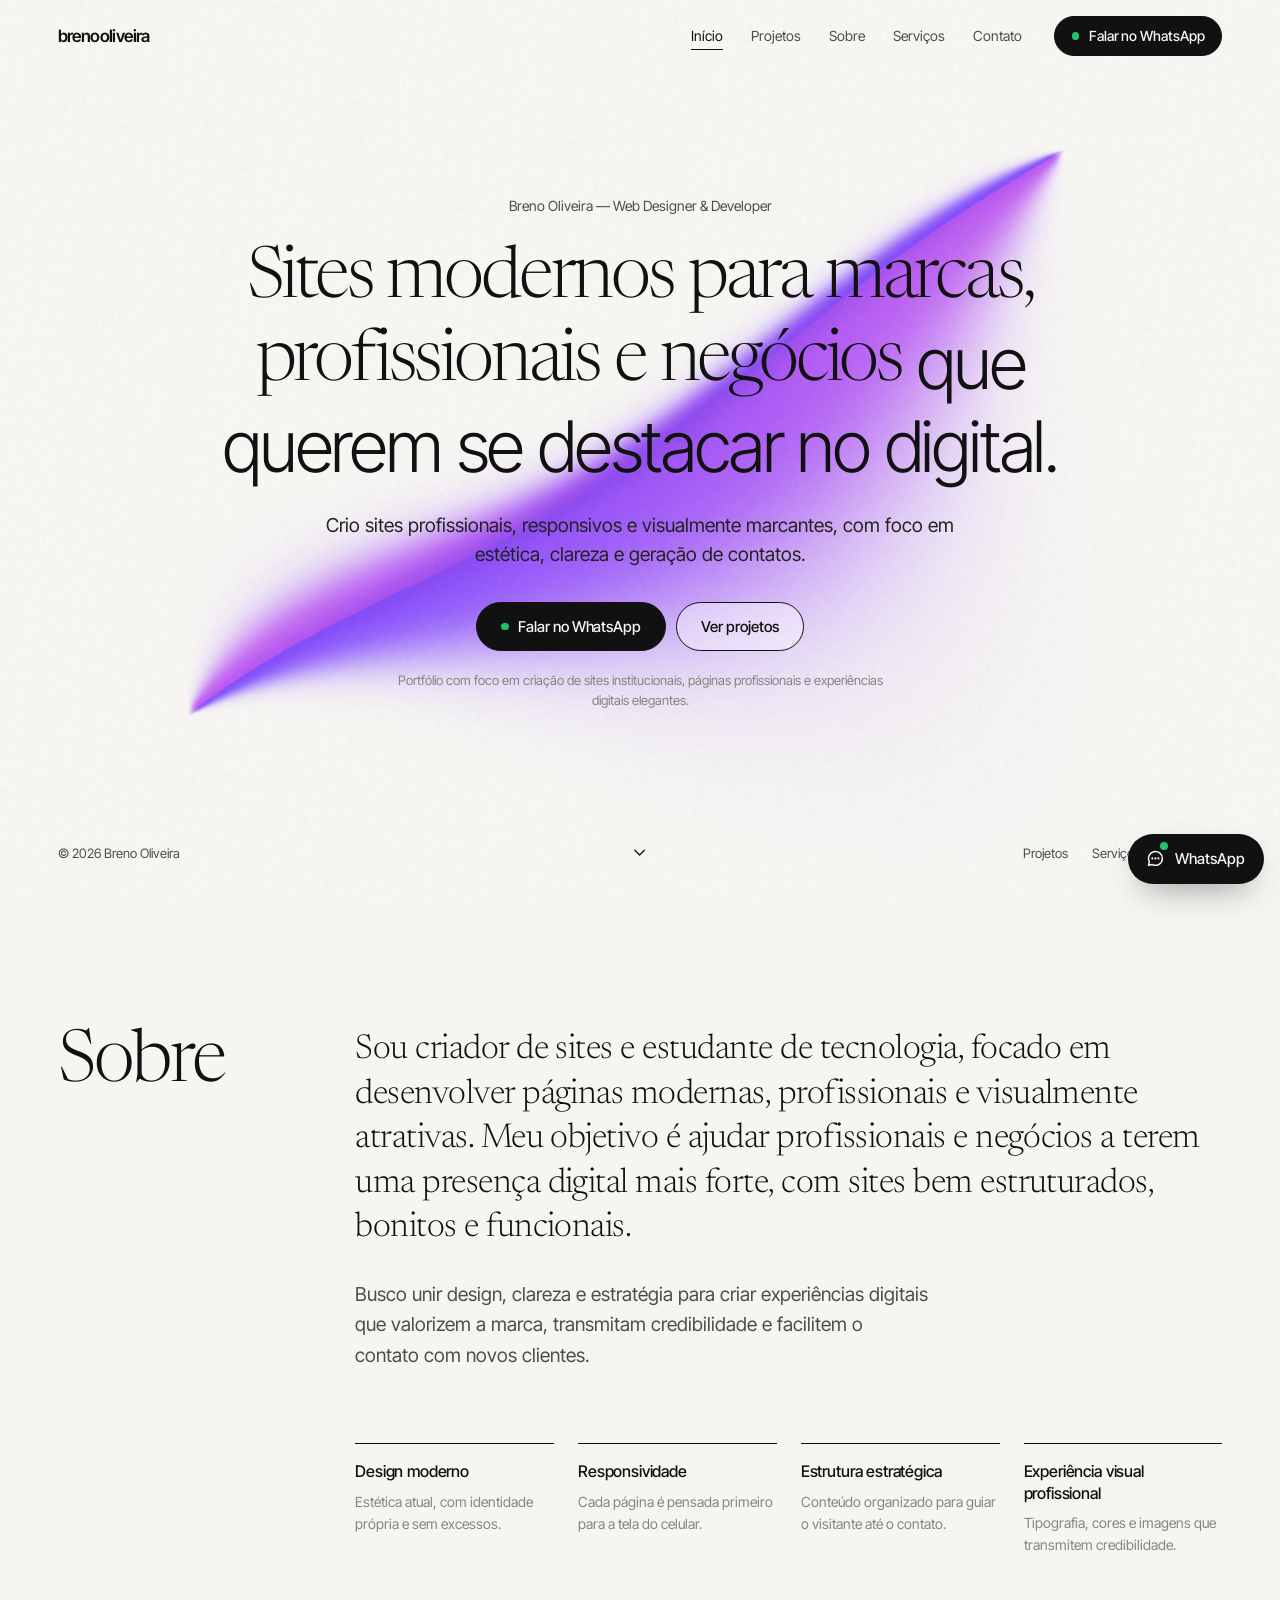
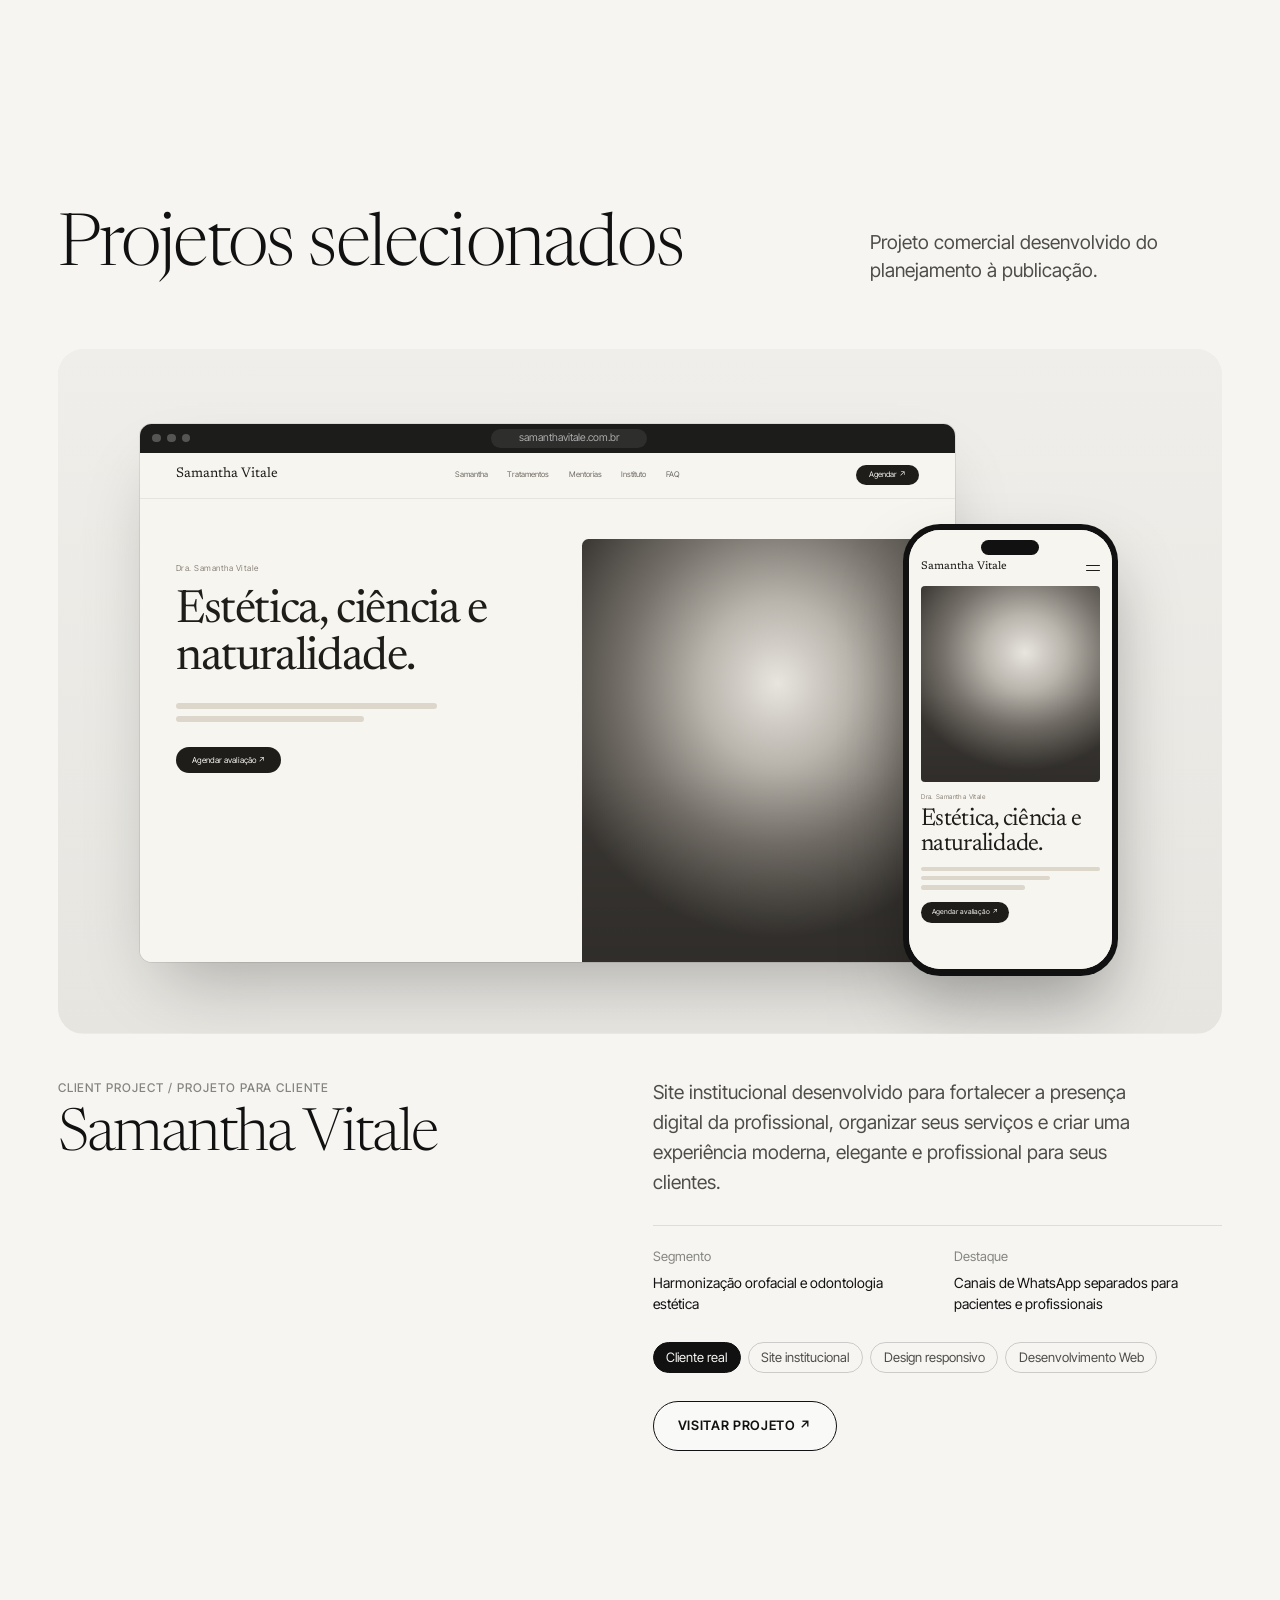
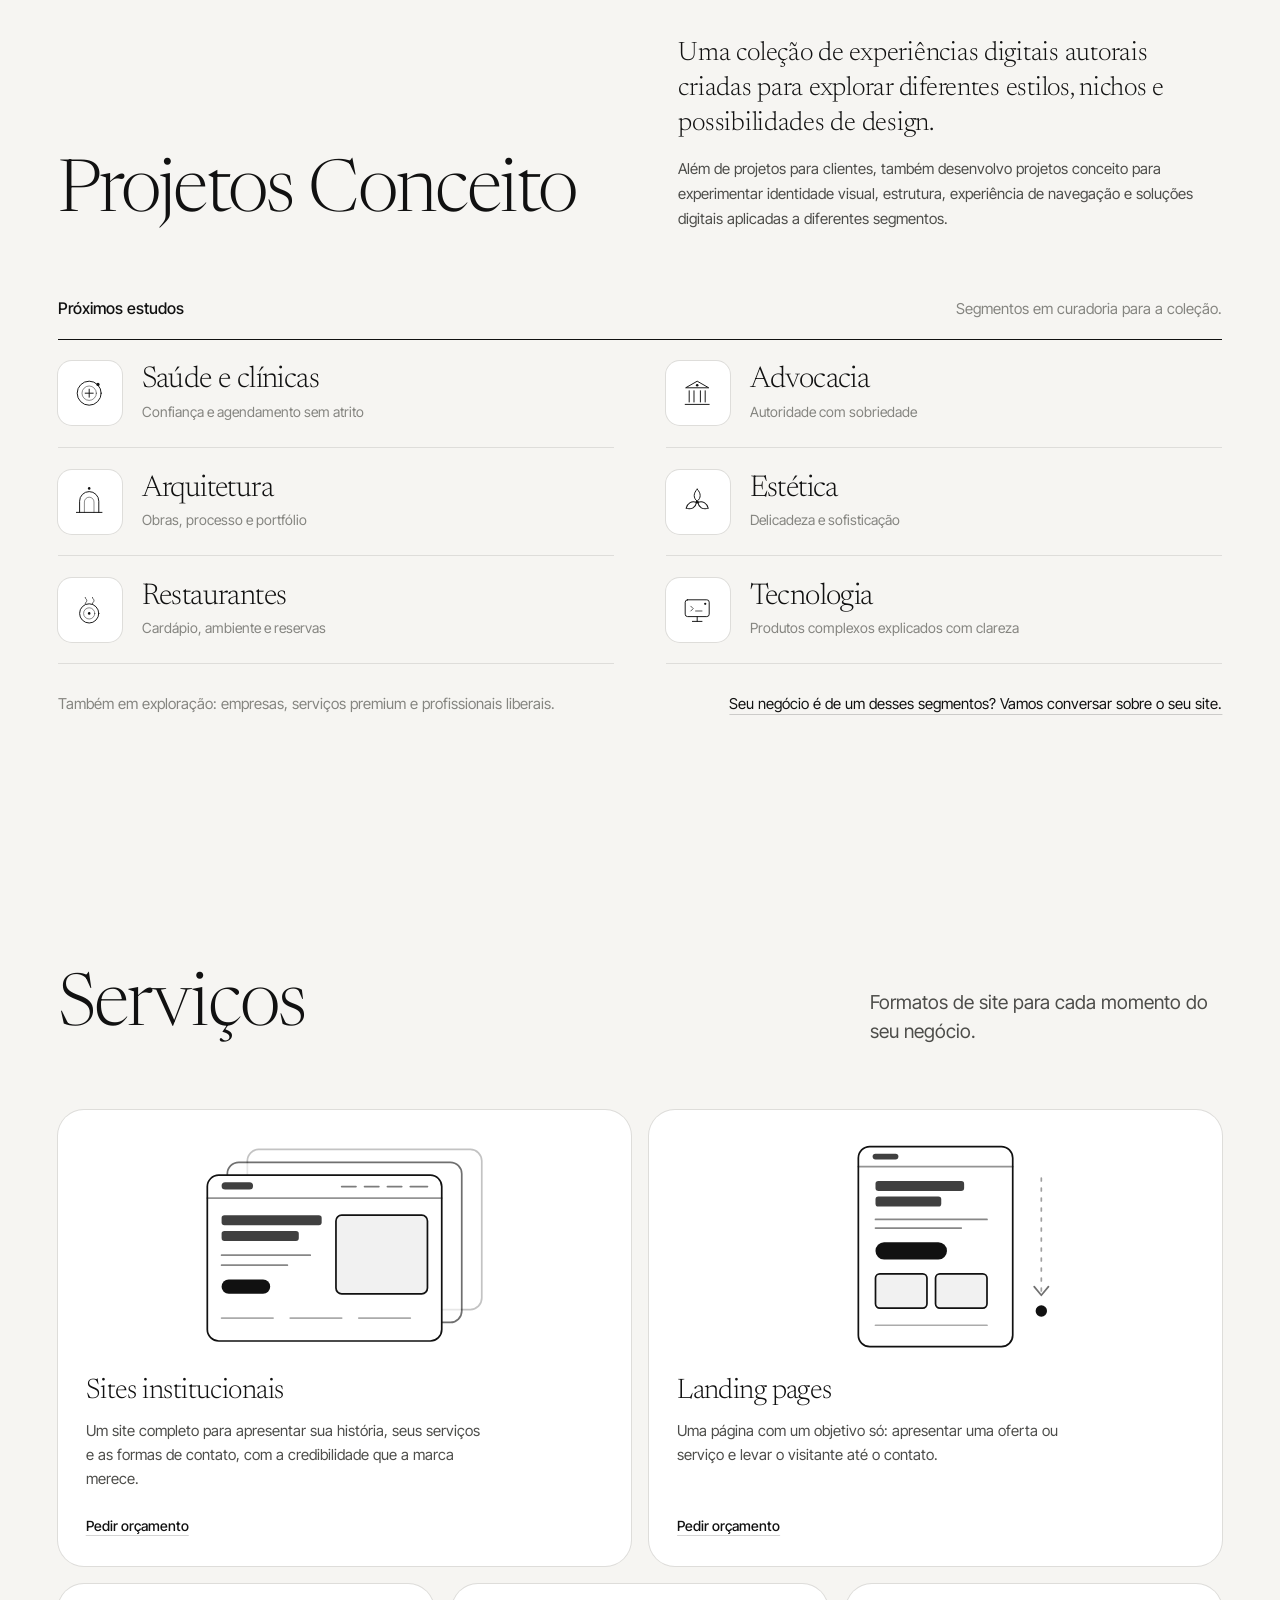
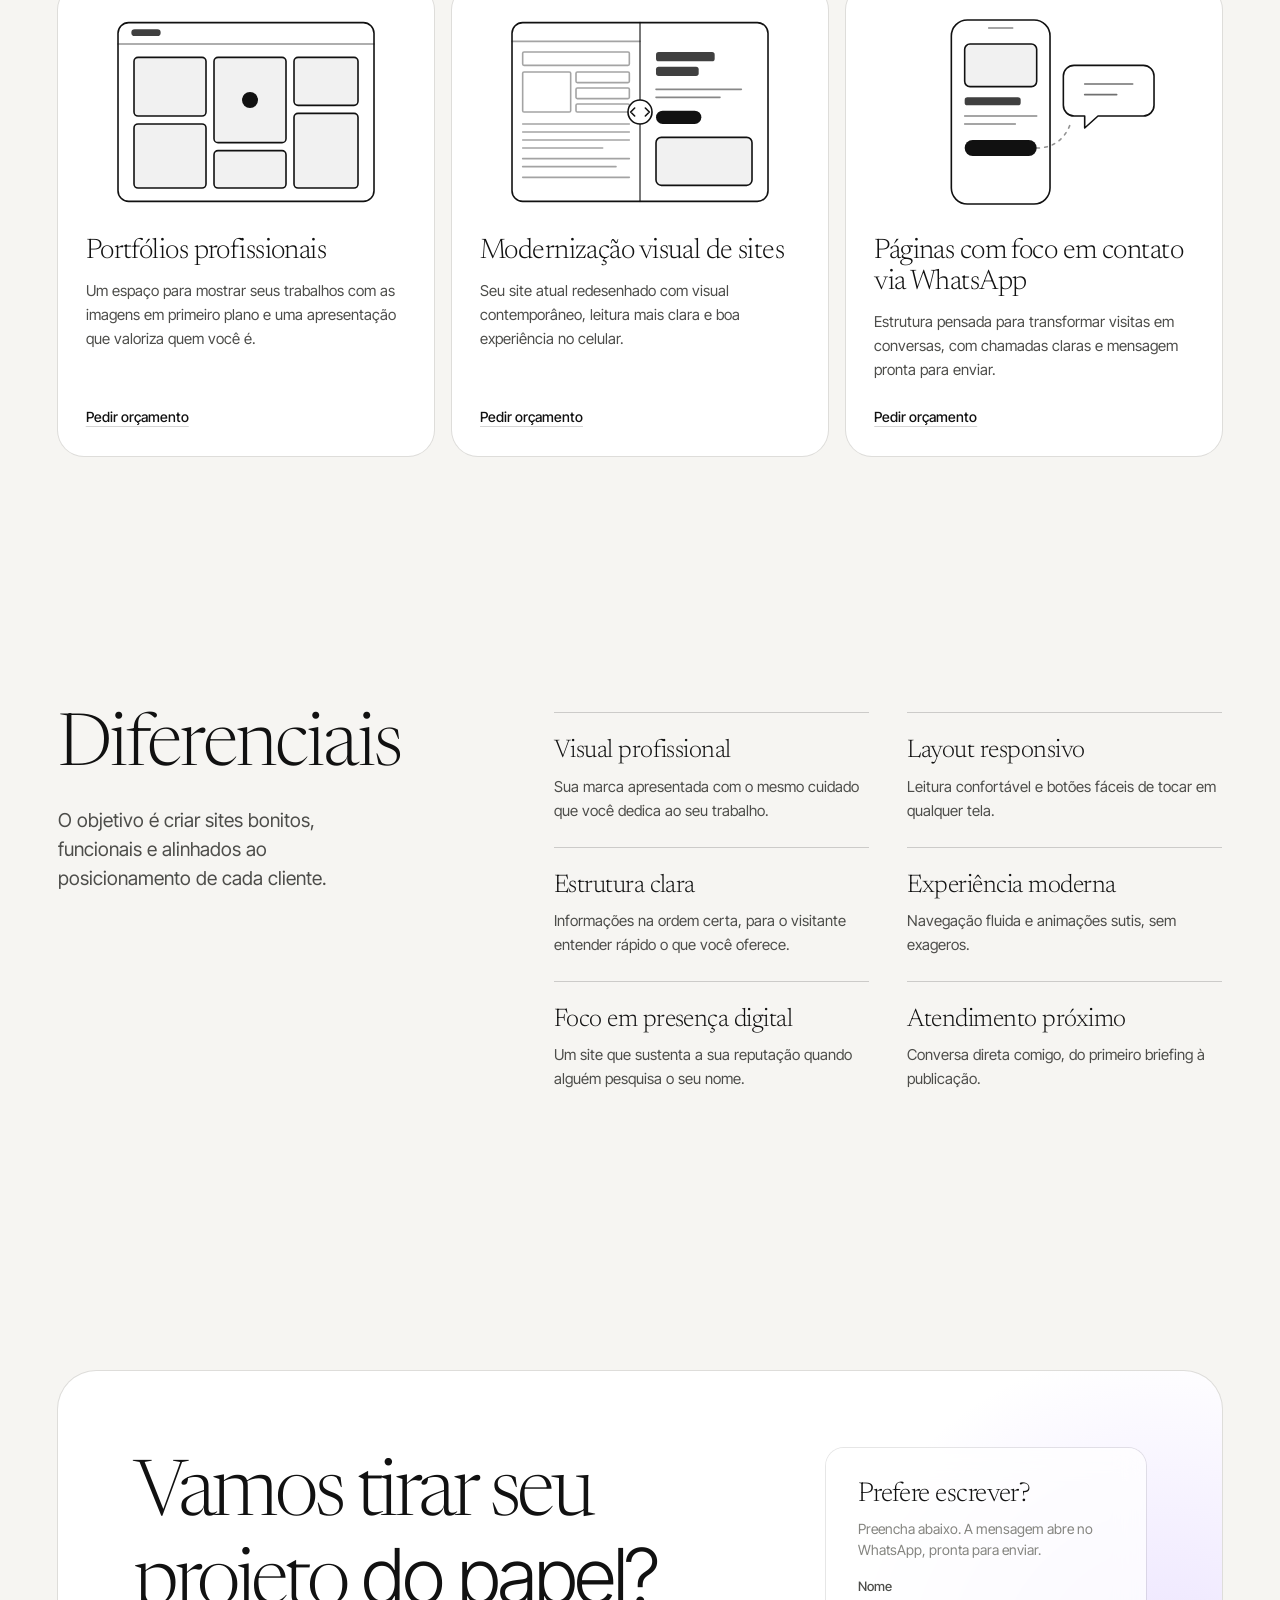
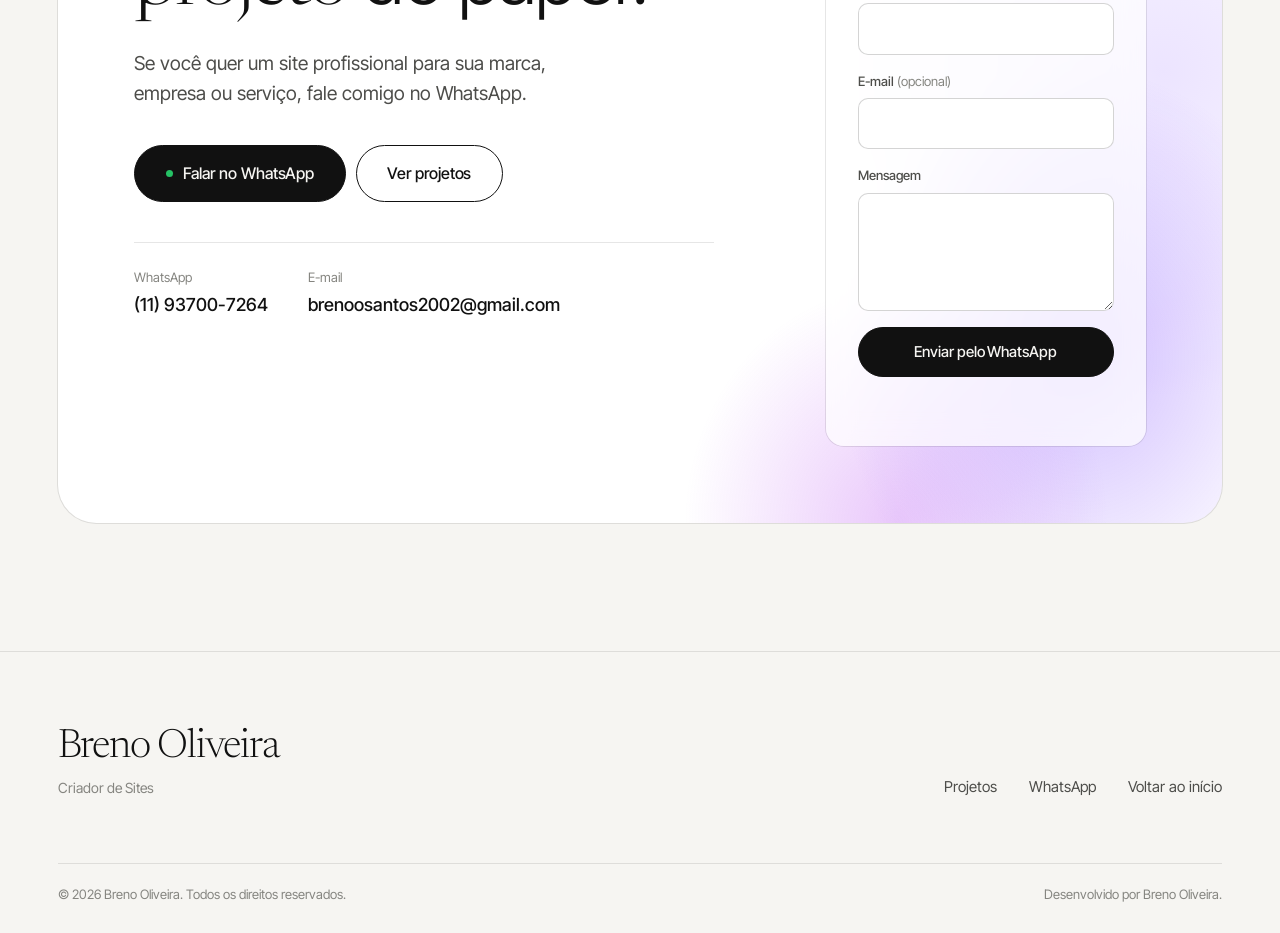
==== index.html @ d66ae463 "Portfolio Breno Oliveira - versao inicial" ====
<!doctype html>
<html lang="pt-BR">
<head>
  <meta charset="utf-8">
  <meta name="viewport" content="width=device-width, initial-scale=1, viewport-fit=cover">
  <title>Breno Oliveira | Criação de Sites Profissionais</title>
  <meta name="description" content="Portfólio de Breno Oliveira com foco em criação de sites modernos, profissionais e responsivos para empresas, marcas e profissionais.">
  <meta name="author" content="Breno Oliveira">
  <meta name="theme-color" content="#f6f5f2">
  <meta name="color-scheme" content="light">
  <meta name="format-detection" content="telephone=no">
  <!-- Quando o domínio estiver no ar, descomente e ajuste: -->
  <!-- <link rel="canonical" href="https://www.seudominio.com.br/"> -->

  <!-- Compartilhamento (WhatsApp, LinkedIn, redes) -->
  <meta property="og:type" content="website">
  <meta property="og:locale" content="pt_BR">
  <meta property="og:site_name" content="Breno Oliveira">
  <meta property="og:title" content="Breno Oliveira | Criação de Sites Profissionais">
  <meta property="og:description" content="Portfólio de Breno Oliveira com foco em criação de sites modernos, profissionais e responsivos para empresas, marcas e profissionais.">
  <!-- <meta property="og:image" content="https://www.seudominio.com.br/assets/img/og-image.jpg"> 1200×630 -->
  <meta name="twitter:card" content="summary_large_image">

  <link rel="icon" href="assets/favicon.svg" type="image/svg+xml">

  <link rel="preconnect" href="https://fonts.googleapis.com">
  <link rel="preconnect" href="https://fonts.gstatic.com" crossorigin>
  <link rel="stylesheet" href="https://fonts.googleapis.com/css2?family=Newsreader:opsz,wght@6..72,300..500&family=Inter+Tight:wght@300..600&display=swap">

  <link rel="stylesheet" href="css/style.css">

  <script>
    // Ativa as animações de entrada. Se o JS principal não carregar em 4s, o conteúdo aparece mesmo assim.
    document.documentElement.classList.add('js');
    setTimeout(function () { if (!window.__siteReady) document.documentElement.classList.remove('js'); }, 4000);
  </script>

  <script type="application/ld+json">
  {
    "@context": "https://schema.org",
    "@type": "Person",
    "name": "Breno Oliveira",
    "jobTitle": "Web Designer & Developer",
    "description": "Criação de sites modernos, profissionais e responsivos para empresas, marcas e profissionais.",
    "telephone": "+55 11 93700-7264",
    "knowsAbout": ["Criação de sites", "Web design", "Landing pages", "Desenvolvimento web"]
  }
  </script>
</head>

<body>
  <a class="skip-link" href="#conteudo">Pular para o conteúdo</a>

  <!-- ============================== HEADER ============================== -->
  <header class="header" data-header>
    <div class="container header__inner">
      <a class="brand" href="#inicio" aria-label="Breno Oliveira, voltar ao início">brenooliveira</a>

      <nav class="nav" aria-label="Navegação principal">
        <ul class="nav__list">
          <li><a class="nav__link" href="#inicio">Início</a></li>
          <li><a class="nav__link" href="#projetos">Projetos</a></li>
          <li><a class="nav__link" href="#sobre">Sobre</a></li>
          <li><a class="nav__link" href="#servicos">Serviços</a></li>
          <li><a class="nav__link" href="#contato">Contato</a></li>
        </ul>
      </nav>

      <a class="btn btn--dark btn--sm header__cta" href="https://wa.me/5511937007264" data-wa target="_blank" rel="noopener">
        <span class="dot" aria-hidden="true"></span>Falar no WhatsApp
      </a>

      <button class="menu-btn" type="button" aria-controls="menu" aria-expanded="false" aria-label="Abrir menu" data-menu-toggle>
        <span class="menu-btn__dot"></span>
      </button>
    </div>
  </header>

  <!-- Menu do celular -->
  <div class="menu" id="menu" data-menu aria-hidden="true">
    <nav class="menu__nav" aria-label="Menu">
      <ul>
        <li><a href="#inicio">Início</a></li>
        <li><a href="#projetos">Projetos</a></li>
        <li><a href="#sobre">Sobre</a></li>
        <li><a href="#servicos">Serviços</a></li>
        <li><a href="#contato">Contato</a></li>
      </ul>
    </nav>
    <div class="menu__footer">
      <a class="btn btn--dark btn--block" href="https://wa.me/5511937007264" data-wa target="_blank" rel="noopener">
        <span class="dot" aria-hidden="true"></span>Falar no WhatsApp
      </a>
      <p class="menu__phone">(11) 93700-7264</p>
    </div>
  </div>

  <main id="conteudo">

    <!-- ============================== HERO ============================== -->
    <section class="hero" id="inicio" aria-labelledby="hero-title" data-hero>
      <div class="hero__visual" aria-hidden="true">
        <div class="hero__fallback"></div>
        <canvas class="hero__canvas" data-hero-canvas></canvas>
      </div>

      <div class="container hero__inner" data-hero-inner>
        <p class="hero__kicker reveal">Breno Oliveira — Web Designer &amp; Developer</p>

        <h1 class="hero__title" id="hero-title" data-split><span class="t-serif">Sites modernos para marcas, profissionais e negócios</span> <span class="t-sans">que querem se destacar no digital.</span></h1>

        <p class="hero__lead reveal">Crio sites profissionais, responsivos e visualmente marcantes, com foco em estética, clareza e geração de contatos.</p>

        <div class="hero__ctas reveal">
          <a class="btn btn--dark" href="https://wa.me/5511937007264" data-wa target="_blank" rel="noopener">
            <span class="dot" aria-hidden="true"></span>Falar no WhatsApp
          </a>
          <a class="btn btn--outline-dark" href="#projetos">Ver projetos</a>
        </div>

        <p class="hero__support reveal">Portfólio com foco em criação de sites institucionais, páginas profissionais e experiências digitais elegantes.</p>
      </div>

      <div class="container hero__bar reveal">
        <p>© <span data-year>2026</span> Breno Oliveira</p>
        <a class="hero__down" href="#sobre" aria-label="Rolar para a próxima seção">
          <svg viewBox="0 0 24 24" fill="none" stroke="currentColor" stroke-width="1.6" stroke-linecap="round" stroke-linejoin="round" aria-hidden="true"><path d="m6 9 6 6 6-6"/></svg>
        </a>
        <nav class="hero__links" aria-label="Atalhos">
          <a href="#projetos">Projetos</a>
          <a href="#servicos">Serviços</a>
          <a href="https://wa.me/5511937007264" data-wa target="_blank" rel="noopener">WhatsApp</a>
        </nav>
      </div>
    </section>

    <!-- ============================== SOBRE ============================== -->
    <section class="section" id="sobre" aria-labelledby="sobre-title">
      <div class="container about">
        <h2 class="section-title about__title reveal" id="sobre-title">Sobre</h2>

        <div class="about__body">
          <p class="about__statement reveal">Sou criador de sites e estudante de tecnologia, focado em desenvolver páginas modernas, profissionais e visualmente atrativas. Meu objetivo é ajudar profissionais e negócios a terem uma presença digital mais forte, com sites bem estruturados, bonitos e funcionais.</p>
          <p class="about__text reveal">Busco unir design, clareza e estratégia para criar experiências digitais que valorizem a marca, transmitam credibilidade e facilitem o contato com novos clientes.</p>

          <ul class="about__points reveal">
            <li class="point">
              <h3 class="point__title">Design moderno</h3>
              <p>Estética atual, com identidade própria e sem excessos.</p>
            </li>
            <li class="point">
              <h3 class="point__title">Responsividade</h3>
              <p>Cada página é pensada primeiro para a tela do celular.</p>
            </li>
            <li class="point">
              <h3 class="point__title">Estrutura estratégica</h3>
              <p>Conteúdo organizado para guiar o visitante até o contato.</p>
            </li>
            <li class="point">
              <h3 class="point__title">Experiência visual profissional</h3>
              <p>Tipografia, cores e imagens que transmitem credibilidade.</p>
            </li>
          </ul>
        </div>
      </div>
    </section>

    <!-- ============================== PROJETOS SELECIONADOS ============================== -->
    <section class="section section--flush-bottom" id="projetos" aria-labelledby="projetos-title">
      <div class="container">
        <div class="section-head">
          <h2 class="section-title reveal" id="projetos-title">Projetos selecionados</h2>
          <p class="section-intro reveal">Projeto comercial desenvolvido do planejamento à publicação.</p>
        </div>

        <article class="case" aria-labelledby="case-samantha">
          <!--
            SCREENSHOTS REAIS: salve as imagens em assets/img/ e preencha data-image
            nas duas telas abaixo (ex.: data-image="assets/img/samantha-desktop.webp").
            Enquanto estiver vazio, aparece a ilustração do site feita em CSS.
          -->
          <a class="case__media reveal" href="https://www.samanthavitale.com.br" target="_blank" rel="noopener" aria-label="Visitar o site de Samantha Vitale (abre em nova aba)">
            <div class="case__stage">
              <div class="device device--desktop">
                <div class="device__bar" aria-hidden="true"><i></i><i></i><i></i><span>samanthavitale.com.br</span></div>
                <div class="device__screen" data-image="" data-alt="Página inicial do site de Samantha Vitale no computador">
                  <div class="sv" aria-hidden="true">
                    <div class="sv__nav">
                      <span class="sv__logo">Samantha Vitale</span>
                      <span class="sv__menu"><i>Samantha</i><i>Tratamentos</i><i>Mentorias</i><i>Instituto</i><i>FAQ</i></span>
                      <span class="sv__pill">Agendar ↗</span>
                    </div>
                    <div class="sv__hero">
                      <div class="sv__copy">
                        <span class="sv__kicker">Dra. Samantha Vitale</span>
                        <span class="sv__title">Estética, ciência e naturalidade.</span>
                        <span class="sv__lines"><i></i><i></i></span>
                        <span class="sv__btn">Agendar avaliação ↗</span>
                      </div>
                      <div class="sv__photo"></div>
                    </div>
                  </div>
                </div>
              </div>

              <div class="device device--phone">
                <div class="device__screen" data-image="" data-alt="Site de Samantha Vitale no celular">
                  <div class="sv sv--mobile" aria-hidden="true">
                    <div class="sv__nav">
                      <span class="sv__logo">Samantha Vitale</span>
                      <span class="sv__burger"><i></i><i></i></span>
                    </div>
                    <div class="sv__photo"></div>
                    <span class="sv__kicker">Dra. Samantha Vitale</span>
                    <span class="sv__title">Estética, ciência e naturalidade.</span>
                    <span class="sv__lines"><i></i><i></i><i></i></span>
                    <span class="sv__btn">Agendar avaliação ↗</span>
                  </div>
                </div>
              </div>
            </div>
            <span class="view-tag" aria-hidden="true">View Project ↗</span>
          </a>

          <div class="case__info">
            <div class="case__heading reveal">
              <p class="case__category">CLIENT PROJECT / PROJETO PARA CLIENTE</p>
              <h3 class="case__title" id="case-samantha">Samantha Vitale</h3>
            </div>

            <div class="case__body reveal">
              <p class="case__desc">Site institucional desenvolvido para fortalecer a presença digital da profissional, organizar seus serviços e criar uma experiência moderna, elegante e profissional para seus clientes.</p>

              <dl class="case__meta">
                <div>
                  <dt>Segmento</dt>
                  <dd>Harmonização orofacial e odontologia estética</dd>
                </div>
                <div>
                  <dt>Destaque</dt>
                  <dd>Canais de WhatsApp separados para pacientes e profissionais</dd>
                </div>
              </dl>

              <ul class="tags" aria-label="Destaques do projeto">
                <li class="tag tag--accent">Cliente real</li>
                <li class="tag">Site institucional</li>
                <li class="tag">Design responsivo</li>
                <li class="tag">Desenvolvimento Web</li>
              </ul>

              <a class="btn btn--outline-dark case__cta" href="https://www.samanthavitale.com.br" target="_blank" rel="noopener">VISITAR PROJETO ↗</a>
            </div>
          </div>
        </article>
      </div>
    </section>

    <!-- ============================== PROJETOS CONCEITO ============================== -->
    <section class="section" id="conceito" aria-labelledby="conceito-title">
      <div class="container">
        <div class="section-head section-head--concept">
          <h2 class="section-title reveal" id="conceito-title">Projetos Conceito</h2>
          <div class="concept__intro reveal">
            <p class="concept__lede">Uma coleção de experiências digitais autorais criadas para explorar diferentes estilos, nichos e possibilidades de design.</p>
            <p>Além de projetos para clientes, também desenvolvo projetos conceito para experimentar identidade visual, estrutura, experiência de navegação e soluções digitais aplicadas a diferentes segmentos.</p>
          </div>
        </div>

        <!-- Os cards são gerados a partir de js/projetos.js — edite lá para publicar um projeto -->
        <div class="concept-grid" data-concept-grid></div>

        <div class="curation reveal" data-curation>
          <div class="curation__head">
            <h3 class="curation__title">Próximos estudos</h3>
            <p class="curation__note">Segmentos em curadoria para a coleção.</p>
          </div>
          <ul class="curation__list" data-curation-list></ul>
          <div class="curation__foot">
            <p data-curation-more></p>
            <a class="text-link" href="https://wa.me/5511937007264" data-wa="Olá, Breno! Vi os projetos conceito no seu portfólio e quero conversar sobre um site para o meu negócio." target="_blank" rel="noopener">Seu negócio é de um desses segmentos? Vamos conversar sobre o seu site.</a>
          </div>
        </div>
      </div>
    </section>

    <!-- ============================== SERVIÇOS ============================== -->
    <section class="section" id="servicos" aria-labelledby="servicos-title">
      <div class="container">
        <div class="section-head">
          <h2 class="section-title reveal" id="servicos-title">Serviços</h2>
          <p class="section-intro reveal">Formatos de site para cada momento do seu negócio.</p>
        </div>

        <ul class="services reveal">
          <li class="service">
            <div class="service__art" aria-hidden="true">
              <svg class="wf" viewBox="0 0 240 150" fill="none" stroke="currentColor" stroke-width="1.2" stroke-linecap="round" stroke-linejoin="round">
                <rect x="52" y="8" width="164" height="112" rx="8" opacity=".25"/>
                <rect class="wf-fill" x="38" y="17" width="164" height="112" rx="8" opacity=".6"/>
                <rect class="wf-fill" x="24" y="26" width="164" height="116" rx="8"/>
                <path d="M24 42h164" opacity=".45"/>
                <rect class="wf-solid" x="34" y="31" width="22" height="5" rx="2.5"/>
                <path d="M118 34h10M134 34h10M150 34h10M166 34h12" opacity=".55"/>
                <rect class="wf-solid" x="34" y="54" width="70" height="7" rx="2"/>
                <rect class="wf-solid" x="34" y="65" width="54" height="7" rx="2"/>
                <path d="M34 82h62M34 89h46" opacity=".5"/>
                <rect class="wf-accent" x="34" y="99" width="34" height="10" rx="5"/>
                <rect class="wf-soft" x="114" y="54" width="64" height="55" rx="4"/>
                <path d="M34 126h36M82 126h36M130 126h36" opacity=".35"/>
              </svg>
            </div>
            <div class="service__body">
              <h3 class="service__title">Sites institucionais</h3>
              <p class="service__text">Um site completo para apresentar sua história, seus serviços e as formas de contato, com a credibilidade que a marca merece.</p>
              <a class="service__link" href="https://wa.me/5511937007264" data-wa="Olá, Breno! Quero um orçamento para um site institucional." target="_blank" rel="noopener">Pedir orçamento<span class="sr-only"> de site institucional</span></a>
            </div>
          </li>

          <li class="service">
            <div class="service__art" aria-hidden="true">
              <svg class="wf" viewBox="0 0 240 150" fill="none" stroke="currentColor" stroke-width="1.2" stroke-linecap="round" stroke-linejoin="round">
                <rect class="wf-fill" x="66" y="6" width="108" height="140" rx="8"/>
                <path d="M66 20h108" opacity=".45"/>
                <rect class="wf-solid" x="76" y="11" width="18" height="4" rx="2"/>
                <rect class="wf-solid" x="78" y="30" width="62" height="7" rx="2"/>
                <rect class="wf-solid" x="78" y="41" width="46" height="7" rx="2"/>
                <path d="M78 57h78M78 63h60" opacity=".5"/>
                <rect class="wf-accent" x="78" y="73" width="50" height="12" rx="6"/>
                <rect class="wf-soft" x="78" y="95" width="36" height="24" rx="3"/>
                <rect class="wf-soft" x="120" y="95" width="36" height="24" rx="3"/>
                <path d="M78 131h78" opacity=".35"/>
                <path d="M194 28v80" opacity=".4" stroke-dasharray="2 5"/>
                <path d="M189 104l5 6 5-6" opacity=".6"/>
                <circle class="wf-accent" cx="194" cy="121" r="4"/>
              </svg>
            </div>
            <div class="service__body">
              <h3 class="service__title">Landing pages</h3>
              <p class="service__text">Uma página com um objetivo só: apresentar uma oferta ou serviço e levar o visitante até o contato.</p>
              <a class="service__link" href="https://wa.me/5511937007264" data-wa="Olá, Breno! Quero um orçamento para uma landing page." target="_blank" rel="noopener">Pedir orçamento<span class="sr-only"> de landing page</span></a>
            </div>
          </li>

          <li class="service">
            <div class="service__art" aria-hidden="true">
              <svg class="wf" viewBox="0 0 240 150" fill="none" stroke="currentColor" stroke-width="1.2" stroke-linecap="round" stroke-linejoin="round">
                <rect class="wf-fill" x="24" y="8" width="192" height="134" rx="8"/>
                <path d="M24 24h192" opacity=".45"/>
                <rect class="wf-solid" x="34" y="13" width="22" height="5" rx="2.5"/>
                <rect class="wf-soft" x="36" y="34" width="54" height="44" rx="3"/>
                <rect class="wf-soft" x="96" y="34" width="54" height="64" rx="3"/>
                <rect class="wf-soft" x="156" y="34" width="48" height="36" rx="3"/>
                <rect class="wf-soft" x="36" y="84" width="54" height="48" rx="3"/>
                <rect class="wf-soft" x="96" y="104" width="54" height="28" rx="3"/>
                <rect class="wf-soft" x="156" y="76" width="48" height="56" rx="3"/>
                <circle class="wf-accent" cx="123" cy="66" r="6"/>
              </svg>
            </div>
            <div class="service__body">
              <h3 class="service__title">Portfólios profissionais</h3>
              <p class="service__text">Um espaço para mostrar seus trabalhos com as imagens em primeiro plano e uma apresentação que valoriza quem você é.</p>
              <a class="service__link" href="https://wa.me/5511937007264" data-wa="Olá, Breno! Quero um orçamento para um portfólio profissional." target="_blank" rel="noopener">Pedir orçamento<span class="sr-only"> de portfólio profissional</span></a>
            </div>
          </li>

          <li class="service">
            <div class="service__art" aria-hidden="true">
              <svg class="wf" viewBox="0 0 240 150" fill="none" stroke="currentColor" stroke-width="1.2" stroke-linecap="round" stroke-linejoin="round">
                <rect class="wf-fill" x="24" y="8" width="192" height="134" rx="8"/>
                <g opacity=".38">
                  <path d="M24 22h96"/>
                  <rect x="32" y="30" width="80" height="10" rx="1"/>
                  <rect x="32" y="45" width="36" height="30" rx="1"/>
                  <rect x="72" y="45" width="40" height="8" rx="1"/>
                  <rect x="72" y="57" width="40" height="8" rx="1"/>
                  <rect x="72" y="69" width="40" height="6" rx="1"/>
                  <path d="M32 84h80M32 90h80M32 96h80M32 102h60M32 110h80M32 116h70M32 124h80"/>
                </g>
                <rect class="wf-solid" x="132" y="30" width="44" height="7" rx="2"/>
                <rect class="wf-solid" x="132" y="41" width="32" height="7" rx="2"/>
                <path d="M132 58h64M132 64h48" opacity=".5"/>
                <rect class="wf-accent" x="132" y="74" width="34" height="10" rx="5"/>
                <rect class="wf-soft" x="132" y="94" width="72" height="36" rx="4"/>
                <path d="M120 8v134" opacity=".7"/>
                <circle class="wf-fill" cx="120" cy="75" r="9"/>
                <path d="M116 72l-3 3 3 3M124 72l3 3-3 3"/>
              </svg>
            </div>
            <div class="service__body">
              <h3 class="service__title">Modernização visual de sites</h3>
              <p class="service__text">Seu site atual redesenhado com visual contemporâneo, leitura mais clara e boa experiência no celular.</p>
              <a class="service__link" href="https://wa.me/5511937007264" data-wa="Olá, Breno! Quero modernizar o visual do meu site." target="_blank" rel="noopener">Pedir orçamento<span class="sr-only"> de modernização visual</span></a>
            </div>
          </li>

          <li class="service">
            <div class="service__art" aria-hidden="true">
              <svg class="wf" viewBox="0 0 240 150" fill="none" stroke="currentColor" stroke-width="1.2" stroke-linecap="round" stroke-linejoin="round">
                <rect class="wf-fill" x="58" y="6" width="74" height="138" rx="12"/>
                <path d="M86 12h18" opacity=".5"/>
                <rect class="wf-soft" x="68" y="24" width="54" height="32" rx="4"/>
                <rect class="wf-solid" x="68" y="64" width="42" height="6" rx="2"/>
                <path d="M68 78h54M68 84h38" opacity=".5"/>
                <rect class="wf-accent" x="68" y="96" width="54" height="12" rx="6"/>
                <path d="M122 102c14 0 22-8 26-20" opacity=".45" stroke-dasharray="2 4"/>
                <path class="wf-fill" d="M150 40h52a8 8 0 0 1 8 8v22a8 8 0 0 1-8 8h-34l-10 9v-9h-8a8 8 0 0 1-8-8V48a8 8 0 0 1 8-8z"/>
                <path d="M158 54h36M158 62h24" opacity=".6"/>
              </svg>
            </div>
            <div class="service__body">
              <h3 class="service__title">Páginas com foco em contato via WhatsApp</h3>
              <p class="service__text">Estrutura pensada para transformar visitas em conversas, com chamadas claras e mensagem pronta para enviar.</p>
              <a class="service__link" href="https://wa.me/5511937007264" data-wa="Olá, Breno! Quero uma página com foco em contato pelo WhatsApp." target="_blank" rel="noopener">Pedir orçamento<span class="sr-only"> de página com foco em WhatsApp</span></a>
            </div>
          </li>
        </ul>
      </div>
    </section>

    <!-- ============================== DIFERENCIAIS ============================== -->
    <section class="section" id="diferenciais" aria-labelledby="diferenciais-title">
      <div class="container perks">
        <div class="perks__head">
          <h2 class="section-title reveal" id="diferenciais-title">Diferenciais</h2>
          <p class="perks__lede reveal">O objetivo é criar sites bonitos, funcionais e alinhados ao posicionamento de cada cliente.</p>
        </div>

        <ul class="perks__list reveal">
          <li class="perk">
            <h3 class="perk__title">Visual profissional</h3>
            <p>Sua marca apresentada com o mesmo cuidado que você dedica ao seu trabalho.</p>
          </li>
          <li class="perk">
            <h3 class="perk__title">Layout responsivo</h3>
            <p>Leitura confortável e botões fáceis de tocar em qualquer tela.</p>
          </li>
          <li class="perk">
            <h3 class="perk__title">Estrutura clara</h3>
            <p>Informações na ordem certa, para o visitante entender rápido o que você oferece.</p>
          </li>
          <li class="perk">
            <h3 class="perk__title">Experiência moderna</h3>
            <p>Navegação fluida e animações sutis, sem exageros.</p>
          </li>
          <li class="perk">
            <h3 class="perk__title">Foco em presença digital</h3>
            <p>Um site que sustenta a sua reputação quando alguém pesquisa o seu nome.</p>
          </li>
          <li class="perk">
            <h3 class="perk__title">Atendimento próximo</h3>
            <p>Conversa direta comigo, do primeiro briefing à publicação.</p>
          </li>
        </ul>
      </div>
    </section>

    <!-- ============================== CONTATO ============================== -->
    <section class="section" id="contato" aria-labelledby="contato-title">
      <div class="container">
        <div class="contact">
          <div class="contact__light" aria-hidden="true"></div>

          <div class="contact__main">
            <h2 class="contact__title reveal" id="contato-title"><span class="t-serif">Vamos tirar seu projeto</span> <span class="t-sans">do papel?</span></h2>
            <p class="contact__text reveal">Se você quer um site profissional para sua marca, empresa ou serviço, fale comigo no WhatsApp.</p>

            <div class="contact__actions reveal">
              <a class="btn btn--dark btn--lg" href="https://wa.me/5511937007264" data-wa target="_blank" rel="noopener">
                <span class="dot" aria-hidden="true"></span>Falar no WhatsApp
              </a>
              <a class="btn btn--outline-dark btn--lg" href="#projetos">Ver projetos</a>
            </div>

            <ul class="contact__channels reveal">
              <li>
                <span class="contact__label">WhatsApp</span>
                <a href="https://wa.me/5511937007264" data-wa target="_blank" rel="noopener">(11) 93700-7264</a>
              </li>
              <!-- O e-mail aparece aqui quando for preenchido em CONFIG.email (js/main.js) -->
              <li data-email hidden>
                <span class="contact__label">E-mail</span>
                <a href="mailto:brenoosantos2002@gmail.com">brenoosantos2002@gmail.com</a>
              </li>
            </ul>

            <!-- Redes sociais: preencha CONFIG.redes em js/main.js -->
            <div class="social" data-social hidden></div>
          </div>

          <form class="form reveal" data-contact-form>
            <h3 class="form__title">Prefere escrever?</h3>
            <p class="form__hint">Preencha abaixo. A mensagem abre no WhatsApp, pronta para enviar.</p>

            <div class="field">
              <label for="f-nome">Nome</label>
              <input id="f-nome" name="nome" type="text" autocomplete="name" required maxlength="80">
            </div>
            <div class="field">
              <label for="f-email">E-mail <span class="field__opt">(opcional)</span></label>
              <input id="f-email" name="email" type="email" autocomplete="email" inputmode="email" maxlength="120">
            </div>
            <div class="field">
              <label for="f-msg">Mensagem</label>
              <textarea id="f-msg" name="mensagem" rows="4" required maxlength="1000"></textarea>
            </div>

            <button class="btn btn--dark btn--block" type="submit">Enviar pelo WhatsApp</button>
            <p class="form__status" role="status" aria-live="polite" data-form-status></p>
          </form>
        </div>
      </div>
    </section>
  </main>

  <!-- ============================== FOOTER ============================== -->
  <footer class="footer">
    <div class="container">
      <div class="footer__top">
        <div>
          <p class="footer__name">Breno Oliveira</p>
          <p class="footer__role">Criador de Sites</p>
        </div>
        <nav class="footer__nav" aria-label="Rodapé">
          <a href="#projetos">Projetos</a>
          <a href="https://wa.me/5511937007264" data-wa target="_blank" rel="noopener">WhatsApp</a>
          <a href="#inicio">Voltar ao início</a>
        </nav>
      </div>
      <div class="footer__bottom">
        <p>© <span data-year>2026</span> Breno Oliveira. Todos os direitos reservados.</p>
        <p>Desenvolvido por Breno Oliveira.</p>
      </div>
    </div>
  </footer>

  <!-- Botão fixo de WhatsApp -->
  <a class="wa-float" href="https://wa.me/5511937007264" data-wa data-wa-float target="_blank" rel="noopener" aria-label="Falar no WhatsApp">
    <svg class="wa-float__icon" viewBox="0 0 24 24" fill="none" stroke="currentColor" stroke-width="1.7" stroke-linecap="round" stroke-linejoin="round" aria-hidden="true">
      <path d="M20 12a8 8 0 0 1-11.6 7.1L4 20l1-4.1A8 8 0 1 1 20 12Z"/>
      <path d="M8.5 12h.01M12 12h.01M15.5 12h.01" stroke-width="2.4"/>
    </svg>
    <span class="wa-float__label">WhatsApp</span>
    <span class="dot" aria-hidden="true"></span>
  </a>

  <script src="js/projetos.js" defer></script>
  <script src="js/main.js" defer></script>
</body>
</html>
---- css/style.css ----
/* =============================================================
   Breno Oliveira — Portfólio | style.css
   -------------------------------------------------------------
   01 Tokens (cores, fontes, medidas)   09 Projetos conceito
   02 Base                              10 Serviços
   03 Layout e títulos                  11 Diferenciais
   04 Componentes                       12 Contato
   05 Header e menu                     13 Footer
   06 Hero                              14 WhatsApp fixo
   07 Sobre                             15 Revelação ao rolar
   08 Projetos selecionados             16 Responsivo
                                        17 Movimento reduzido
   Site claro, tipografia preta. O roxo aparece apenas nos fundos
   animados/iluminados (hero e contato).
   ============================================================= */

/* 01 — TOKENS ------------------------------------------------ */
:root {
  /* Neutros */
  --paper:   #f6f5f2;   /* fundo */
  --paper-2: #ecebe7;   /* superfícies */
  --white:   #ffffff;
  --ink:     #111111;   /* texto principal */
  --text-2:  #4d4d4a;
  --text-3:  #858580;
  --rule:    rgb(17 17 17 / .1);
  --rule-2:  rgb(17 17 17 / .18);

  /* Roxos — somente nos fundos */
  --violet:  #6a2cff;
  --orchid:  #b23cf0;
  --lilac:   #c9b2ff;

  --online:  #25c265;

  /* Tipografia */
  --serif: "Newsreader", "Iowan Old Style", Georgia, "Times New Roman", serif;
  --sans:  "Inter Tight", "Inter", ui-sans-serif, system-ui, -apple-system, "Segoe UI", Roboto, sans-serif;

  --fs-hero:      clamp(2.4rem, min(1rem + 4.3vw, 10vh), 5.6rem);
  --fs-display:   clamp(2.5rem, 1.3rem + 4vw, 5rem);
  --fs-title:     clamp(2.3rem, 1.3rem + 3vw, 4.25rem);
  --fs-statement: clamp(1.5rem, 1.1rem + 1.3vw, 2.3rem);
  --fs-h3:        clamp(1.45rem, 1.2rem + .7vw, 1.9rem);
  --fs-lead:      clamp(1.0625rem, 1rem + .25vw, 1.2rem);
  --fs-body:      1rem;
  --fs-sm:        .9375rem;
  --fs-xs:        .8125rem;

  /* Medidas */
  --container: 1320px;
  --gutter:    clamp(1.25rem, 4.5vw, 4rem);
  --col-gap:   clamp(1rem, 2vw, 2rem);
  --section:   clamp(5rem, 10vw, 9rem);
  --header-h:  4.5rem;
  --r-sm: 10px;
  --r-md: 18px;
  --r-lg: 26px;

  /* Movimento */
  --ease:      cubic-bezier(.16, 1, .3, 1);
  --ease-soft: cubic-bezier(.4, 0, .2, 1);

  color-scheme: light;
  box-sizing: border-box;
  padding-top: env(safe-area-inset-top, 0px);
  padding-bottom: env(safe-area-inset-bottom, 0px);
}

/* 02 — BASE -------------------------------------------------- */
*, *::before, *::after { box-sizing: inherit; }
* { margin: 0; }

html {
  background: var(--paper);
  scroll-behavior: smooth;
  scroll-padding-top: calc(var(--header-h) + env(safe-area-inset-top, 0px));
  -webkit-text-size-adjust: 100%;
  text-size-adjust: 100%;
}

body {
  min-height: 100vh;
  background: var(--paper);
  color: var(--ink);
  font-family: var(--sans);
  font-size: var(--fs-body);
  line-height: 1.6;
  -webkit-font-smoothing: antialiased;
  -moz-osx-font-smoothing: grayscale;
  overflow-x: hidden;
}
@supports (overflow: clip) { body { overflow-x: clip; } }

img, svg, canvas { display: block; max-width: 100%; }
ul, ol { padding: 0; list-style: none; }
a { color: inherit; }
button, input, textarea { font: inherit; color: inherit; }
button { cursor: pointer; background: none; border: 0; }
[hidden] { display: none !important; }

::selection { background: var(--ink); color: var(--paper); }
:focus-visible { outline: 2px solid var(--ink); outline-offset: 3px; border-radius: 6px; }

.sr-only {
  position: absolute; width: 1px; height: 1px; padding: 0; margin: -1px;
  overflow: hidden; clip: rect(0 0 0 0); white-space: nowrap; border: 0;
}

.skip-link {
  position: fixed; z-index: 200; left: 1rem; top: calc(1rem + env(safe-area-inset-top, 0px));
  padding: .75rem 1.1rem; border-radius: 999px;
  background: var(--ink); color: var(--paper); font-weight: 600; text-decoration: none;
  transform: translateY(-250%); transition: transform .3s var(--ease);
}
.skip-link:focus { transform: none; }

/* 03 — LAYOUT E TÍTULOS ------------------------------------- */
.container {
  width: 100%;
  max-width: calc(var(--container) + var(--gutter) * 2);
  margin-inline: auto;
  padding-inline: var(--gutter);
}

.section { position: relative; padding-block: var(--section); }
.section--flush-bottom { padding-bottom: calc(var(--section) * .45); }

.section-head {
  display: flex; flex-wrap: wrap; align-items: flex-end; justify-content: space-between;
  gap: 1.25rem 3rem;
  margin-bottom: clamp(2.5rem, 5vw, 4rem);
}

.section-title {
  font-family: var(--serif);
  font-weight: 300;
  font-size: var(--fs-display);
  line-height: 1.02;
  letter-spacing: -.025em;
  text-wrap: balance;
}

.section-intro {
  max-width: 32ch;
  color: var(--text-2);
  font-size: var(--fs-lead);
  line-height: 1.5;
}

/* Mistura serifada + sem serifa (títulos do hero e do contato) */
.t-serif { font-family: var(--serif); font-weight: 300; letter-spacing: -.045em; }
.t-sans  { font-family: var(--sans); font-weight: 300; letter-spacing: -.045em; }

/* 04 — COMPONENTES ------------------------------------------ */
.btn {
  --bg: transparent; --fg: var(--ink); --bd: var(--rule-2); --fill: rgb(17 17 17 / .06); --fg-hover: var(--fg);
  position: relative; isolation: isolate; overflow: hidden;
  display: inline-flex; align-items: center; justify-content: center; gap: .6rem;
  min-height: 3.1rem; padding: .8rem 1.5rem;
  border: 1px solid var(--bd); border-radius: 999px;
  background: var(--bg); color: var(--fg);
  font: 500 .9375rem/1.2 var(--sans); letter-spacing: -.005em;
  text-decoration: none; white-space: nowrap;
  transition: color .45s var(--ease-soft), border-color .45s var(--ease-soft), transform .5s var(--ease);
  -webkit-tap-highlight-color: transparent;
  touch-action: manipulation;
}
.btn::before {
  content: ""; position: absolute; inset: -1px; z-index: -1; border-radius: inherit;
  background: var(--fill);
  transform: translateY(102%);
  transition: transform .6s var(--ease);
}
.btn:active { transform: scale(.98); }
@media (hover: hover) {
  .btn:hover { color: var(--fg-hover); }
  .btn:hover::before { transform: translateY(0); }
}

.btn--dark         { --bg: var(--ink); --fg: var(--paper); --bd: var(--ink); --fill: #3a3a38; }
.btn--outline-dark { --bd: var(--ink); --fill: var(--ink); --fg-hover: var(--paper); background: rgb(255 255 255 / .4); }
.case__cta         { letter-spacing: .05em; font-size: .8125rem; font-weight: 600; }

.btn--sm    { min-height: 2.5rem; padding: .5rem 1.05rem; font-size: .875rem; }
.btn--lg    { min-height: 3.6rem; padding: 1rem 1.9rem; font-size: 1rem; }
.btn--block { width: 100%; }

.dot { flex: none; width: .45rem; height: .45rem; border-radius: 50%; background: var(--online); }

.tags { display: flex; flex-wrap: wrap; gap: .45rem; }
.tag {
  padding: .38rem .78rem; border: 1px solid var(--rule-2); border-radius: 999px;
  color: var(--text-2); font-size: var(--fs-xs); line-height: 1.3;
}
.tag--accent { border-color: var(--ink); background: var(--ink); color: var(--paper); }

.text-link {
  color: var(--ink);
  text-decoration: underline;
  text-decoration-color: var(--rule-2);
  text-decoration-thickness: 1px;
  text-underline-offset: .3em;
  transition: text-decoration-color .3s var(--ease-soft);
}
.text-link:hover { text-decoration-color: var(--ink); }

.view-tag {
  position: absolute; z-index: 3;
  left: clamp(.9rem, 2vw, 1.75rem); bottom: clamp(.9rem, 2vw, 1.75rem);
  padding: .6rem 1rem; border-radius: 999px;
  background: var(--ink); color: var(--paper);
  font-size: var(--fs-xs); font-weight: 600; line-height: 1;
  pointer-events: none;
}
@media (hover: hover) {
  .view-tag { opacity: 0; transform: translate3d(0, .5rem, 0); transition: opacity .4s var(--ease-soft), transform .6s var(--ease); }
  a:hover > .view-tag, a:focus-visible > .view-tag { opacity: 1; transform: none; }
}

/* 05 — HEADER E MENU ---------------------------------------- */
.header {
  position: fixed; top: 0; left: 0; right: 0; z-index: 100;
  padding-top: env(safe-area-inset-top, 0px);
  border-bottom: 1px solid transparent;
  transition: background-color .5s var(--ease-soft), border-color .5s var(--ease-soft);
}
.header.is-scrolled {
  background: rgb(246 245 242 / .82);
  -webkit-backdrop-filter: blur(16px) saturate(1.3);
  backdrop-filter: blur(16px) saturate(1.3);
  border-bottom-color: var(--rule);
}
.menu-open .header { background: transparent; border-bottom-color: transparent; -webkit-backdrop-filter: none; backdrop-filter: none; }

.header__inner { display: flex; align-items: center; gap: 2rem; height: var(--header-h); }

.brand {
  margin-right: auto;
  font-family: var(--sans); font-size: 1.0625rem; font-weight: 600; letter-spacing: -.035em; line-height: 1;
  text-decoration: none; white-space: nowrap;
}

.nav__list { display: flex; gap: clamp(1.25rem, 2.2vw, 2.25rem); }
.nav__link {
  position: relative; display: inline-block; padding-block: .5rem;
  color: var(--text-2); font-size: .875rem; font-weight: 400; text-decoration: none;
  transition: color .3s var(--ease-soft);
}
.nav__link::after {
  content: ""; position: absolute; left: 0; right: 0; bottom: .3rem; height: 1px;
  background: currentColor; transform: scaleX(0); transform-origin: right;
  transition: transform .5s var(--ease);
}
.nav__link:hover, .nav__link[aria-current="true"] { color: var(--ink); }
.nav__link:hover::after, .nav__link[aria-current="true"]::after { transform: scaleX(1); transform-origin: left; }

/* Botão do menu: o ponto preto da referência */
.menu-btn {
  display: none; position: relative; flex: none;
  width: 2.75rem; height: 2.75rem; margin-right: -.8rem; border-radius: 50%;
  place-items: center;
}
.menu-btn__dot {
  width: .8rem; height: .8rem; border-radius: 50%; background: var(--ink);
  transition: transform .5s var(--ease), border-radius .5s var(--ease);
}
.menu-open .menu-btn__dot { transform: scale(1.35); }

.menu {
  position: fixed; inset: 0; z-index: 90;
  display: flex; flex-direction: column; justify-content: space-between; gap: 2rem;
  padding: calc(var(--header-h) + env(safe-area-inset-top, 0px) + 1.5rem) var(--gutter) calc(1.5rem + env(safe-area-inset-bottom, 0px));
  background: var(--paper);
  overflow-y: auto; overscroll-behavior: contain;
  opacity: 0; visibility: hidden;
  transition: opacity .45s var(--ease-soft), visibility 0s linear .45s;
}
.menu-open .menu { opacity: 1; visibility: visible; transition: opacity .45s var(--ease-soft), visibility 0s; }
.menu-open, .menu-open body { overflow: hidden; }

.menu__nav a {
  display: block; padding-block: .5rem;
  border-bottom: 1px solid var(--rule);
  font-family: var(--serif); font-weight: 300; font-size: clamp(2.3rem, 11vw, 3.25rem); line-height: 1.12; letter-spacing: -.03em;
  text-decoration: none;
  opacity: 0; transform: translate3d(0, 1rem, 0);
  transition: opacity .6s var(--ease), transform .7s var(--ease);
}
.menu-open .menu__nav a { opacity: 1; transform: none; }
.menu-open .menu__nav li:nth-child(2) a { transition-delay: .05s; }
.menu-open .menu__nav li:nth-child(3) a { transition-delay: .1s; }
.menu-open .menu__nav li:nth-child(4) a { transition-delay: .15s; }
.menu-open .menu__nav li:nth-child(5) a { transition-delay: .2s; }

.menu__footer { display: grid; gap: .75rem; }
.menu__phone { text-align: center; color: var(--text-3); font-size: var(--fs-sm); }

/* 06 — HERO -------------------------------------------------- */
.hero {
  position: relative; isolation: isolate;
  display: flex; flex-direction: column;
  min-height: 100vh; min-height: 100svh;
  overflow: hidden;
}

.hero__visual { position: absolute; inset: 0; z-index: -1; }

/* Fundo sem WebGL: um véu roxo diagonal suave */
.hero__fallback {
  position: absolute; inset: 0;
  background:
    radial-gradient(22% 36% at 42% 58%, rgb(178 60 240 / .45), transparent 70%),
    radial-gradient(24% 40% at 60% 42%, rgb(106 44 255 / .45), transparent 70%),
    radial-gradient(40% 50% at 50% 50%, rgb(201 178 255 / .35), transparent 75%),
    var(--paper);
}

.hero__canvas {
  position: absolute; inset: 0; width: 100%; height: 100%;
  opacity: 0; transition: opacity 1.6s var(--ease-soft);
}
.hero__canvas.is-ready { opacity: 1; }

.hero__inner {
  position: relative; flex: 1;
  display: flex; flex-direction: column; align-items: center; justify-content: center;
  text-align: center;
  padding-top: calc(var(--header-h) + 2rem);
  padding-bottom: 2rem;
  will-change: transform, opacity;
}

.hero__kicker {
  --d: .1s;
  margin-bottom: clamp(1.25rem, 3vh, 2rem);
  color: var(--text-2);
  font-size: .875rem; font-weight: 400;
}

.hero__title {
  max-width: 15.5em;
  font-size: var(--fs-hero);
  line-height: 1.04;
  text-wrap: balance;
  color: var(--ink);
}
.hero__title .w {
  display: inline-block; vertical-align: top; overflow: hidden;
  padding: .02em .05em .16em; margin: -.02em -.05em -.16em;
}
.hero__title .w__i { display: inline-block; }
.js .hero__title:not(.is-split) { opacity: 0; animation: title-failsafe .6s 2.5s forwards; }
@keyframes title-failsafe { to { opacity: 1; } }
.js .hero__title.is-split .w__i {
  transform: translate3d(0, 108%, 0);
  transition: transform 1.25s var(--ease);
  transition-delay: calc(var(--i, 0) * 40ms + 150ms);
}
.js .hero__title.is-in .w__i { transform: none; }

.hero__lead {
  --d: .7s;
  max-width: 36em; margin-top: clamp(1.25rem, 3vh, 1.75rem);
  color: #222220; font-size: var(--fs-lead); line-height: 1.55;
}
.hero__ctas { --d: .82s; display: flex; flex-wrap: wrap; justify-content: center; gap: .65rem; margin-top: clamp(1.5rem, 3.5vh, 2.25rem); }
.hero__support { --d: .95s; max-width: 40em; margin-top: 1.25rem; color: var(--text-3); font-size: var(--fs-xs); line-height: 1.5; }

/* Barra inferior do hero, como na referência */
.hero__bar {
  --d: 1.05s;
  position: relative;
  display: grid; grid-template-columns: 1fr auto 1fr; align-items: center; gap: 1rem;
  padding-bottom: clamp(1.25rem, 3vh, 2rem);
  color: var(--text-2); font-size: var(--fs-xs);
}
.hero__down {
  display: grid; place-items: center; width: 2.5rem; height: 2.5rem; border-radius: 50%;
  color: var(--ink); transition: transform .5s var(--ease);
}
.hero__down svg { width: 1.2rem; height: 1.2rem; }
.hero__down:hover { transform: translateY(3px); }
.hero__links { display: flex; justify-content: flex-end; gap: 1.5rem; }
.hero__links a { text-decoration: none; transition: color .3s var(--ease-soft); }
.hero__links a:hover { color: var(--ink); }

/* 07 — SOBRE ------------------------------------------------- */
.about {
  display: grid; grid-template-columns: repeat(12, minmax(0, 1fr));
  column-gap: var(--col-gap); row-gap: 2rem;
  align-items: start;
}
.about__title { grid-column: 1 / span 3; }
.about__body { grid-column: 4 / -1; }

.about__statement {
  max-width: 25em;
  font-family: var(--serif);
  font-weight: 300;
  font-size: var(--fs-statement);
  line-height: 1.3;
  letter-spacing: -.015em;
  text-wrap: pretty;
}
.about__text {
  max-width: 36rem; margin-top: 1.75rem;
  color: var(--text-2); font-size: var(--fs-lead); line-height: 1.6;
}
.about__points {
  display: grid; grid-template-columns: repeat(4, minmax(0, 1fr)); gap: 1.5rem;
  margin-top: clamp(3rem, 6vw, 4.5rem);
}
.point { padding-top: 1.1rem; border-top: 1px solid var(--ink); }
.point__title { font-size: var(--fs-body); font-weight: 500; line-height: 1.35; letter-spacing: -.01em; }
.point p { margin-top: .5rem; color: var(--text-3); font-size: .875rem; line-height: 1.55; }

/* 08 — PROJETOS SELECIONADOS -------------------------------- */
.case__media {
  position: relative; display: block;
  border-radius: var(--r-lg);
  overflow: hidden; text-decoration: none;
  background: var(--paper-2);
  -webkit-tap-highlight-color: transparent;
}

.case__stage {
  position: relative;
  container-type: inline-size;
  aspect-ratio: 16 / 9.4;
  background: linear-gradient(180deg, #efeeea, #e6e5e0);
}

.device { position: absolute; transition: transform 1s var(--ease); }
.device--desktop {
  left: 7cqw; top: 6.4cqw; width: 70cqw;
  border-radius: 1cqw; overflow: hidden;
  background: #f7f5f0;
  box-shadow: 0 0 0 1px rgb(0 0 0 / .08), 0 3cqw 6cqw -2cqw rgb(0 0 0 / .28);
}
.device__bar {
  display: flex; align-items: center; gap: .55cqw;
  height: max(14px, 2.5cqw); padding-inline: 1.1cqw;
  background: #1c1c1b;
}
.device__bar i { width: max(5px, .72cqw); aspect-ratio: 1; border-radius: 50%; background: rgb(255 255 255 / .25); }
.device__bar span {
  margin-inline: auto; padding: .15cqw 2.4cqw; border-radius: 99px;
  background: rgb(255 255 255 / .08); color: rgb(255 255 255 / .6);
  font-size: max(7px, .9cqw); line-height: 1.5;
}
.device__screen { position: relative; container-type: inline-size; overflow: hidden; }
.device--desktop .device__screen { aspect-ratio: 16 / 10; }

.device--phone {
  right: 9cqw; top: 15cqw; width: 18.5cqw;
  padding: .55cqw; border-radius: 3.2cqw;
  background: #111;
  box-shadow: 0 3cqw 6cqw -1cqw rgb(0 0 0 / .35);
}
.device--phone::before {
  content: ""; position: absolute; z-index: 2;
  top: 1.4cqw; left: 50%; width: 5cqw; height: 1.3cqw; margin-left: -2.5cqw;
  border-radius: 99px; background: #111;
}
.device--phone .device__screen { aspect-ratio: 9 / 19.5; border-radius: 2.7cqw; background: #f7f5f0; }

.device__screen > img { position: absolute; inset: 0; width: 100%; height: 100%; object-fit: cover; object-position: top center; }
.device__screen.has-image > .sv { display: none; }

@media (hover: hover) {
  .case__media:hover .device--desktop { transform: translate3d(0, -1cqw, 0) scale(1.012); }
  .case__media:hover .device--phone { transform: translate3d(0, -2.2cqw, 0); }
}

/* Ilustração do site de Samantha Vitale (some quando houver screenshot) */
.sv { position: absolute; inset: 0; background: #f7f5f0; color: #1f1d1a; font-family: var(--sans); }
.sv i { font-style: normal; }
.sv__nav {
  display: flex; align-items: center; justify-content: space-between;
  height: 5.6cqw; padding-inline: 4.4cqw;
  border-bottom: 1px solid rgb(31 29 26 / .08);
}
.sv__logo { font-family: var(--serif); font-size: 1.7cqw; line-height: 1; white-space: nowrap; }
.sv__menu { display: flex; gap: 2.4cqw; color: #6f6a61; font-size: .95cqw; line-height: 1; }
.sv__pill, .sv__btn {
  border-radius: 99px; background: #1f1d1a; color: #f7f5f0;
  font-size: .95cqw; line-height: 1; white-space: nowrap;
}
.sv__pill { padding: .75cqw 1.6cqw; }
.sv__hero {
  display: grid; grid-template-columns: 1.05fr .95fr; gap: 4cqw;
  height: calc(100% - 5.6cqw); padding: 5cqw 4.4cqw 0;
}
.sv__copy { display: flex; flex-direction: column; align-items: flex-start; padding-top: 3cqw; }
.sv__kicker { color: #8a847a; font-size: 1cqw; letter-spacing: .06em; line-height: 1.2; }
.sv__title {
  margin-top: 1.8cqw;
  font-family: var(--serif); font-weight: 400; font-size: 5.6cqw; line-height: 1.02; letter-spacing: -.03em;
}
.sv__lines { display: grid; gap: .9cqw; width: 70%; margin-top: 2.6cqw; }
.sv__lines i { height: .75cqw; border-radius: 99px; background: #dcd6cb; }
.sv__lines i:nth-child(2) { width: 72%; }
.sv__btn { margin-top: 3cqw; padding: 1.1cqw 2cqw; font-size: 1cqw; }
.sv__photo {
  position: relative; overflow: hidden;
  border-radius: .8cqw .8cqw 0 0;
  background: radial-gradient(70% 60% at 58% 34%, #e8e5df 0%, #b9b4ac 32%, #77726b 64%, #3a3733 100%);
}
.sv__photo::after { content: ""; position: absolute; inset: 0; background: linear-gradient(180deg, transparent 55%, rgb(0 0 0 / .18)); }

.sv--mobile { display: flex; flex-direction: column; padding: 16cqw 6cqw 0; }
.sv--mobile .sv__nav { height: auto; padding: 0 0 4cqw; border: 0; }
.sv--mobile .sv__logo { font-size: 5.4cqw; }
.sv__burger { display: grid; gap: 1.6cqw; width: 6.5cqw; }
.sv__burger i { height: max(1px, .5cqw); border-radius: 99px; background: #1f1d1a; }
.sv--mobile .sv__photo { flex: none; aspect-ratio: 4 / 4.4; margin-top: 2cqw; border-radius: 2cqw; }
.sv--mobile .sv__kicker { margin-top: 6cqw; font-size: 3.2cqw; }
.sv--mobile .sv__title { margin-top: 2.6cqw; font-size: 12cqw; }
.sv--mobile .sv__lines { width: 100%; gap: 2.4cqw; margin-top: 5cqw; }
.sv--mobile .sv__lines i { height: 2.2cqw; }
.sv--mobile .sv__lines i:nth-child(3) { width: 58%; }
.sv--mobile .sv__btn { align-self: flex-start; margin-top: 6cqw; padding: 3.4cqw 5.5cqw; font-size: 3.4cqw; }

.case__info {
  display: grid; grid-template-columns: repeat(12, minmax(0, 1fr));
  column-gap: var(--col-gap); row-gap: 2rem;
  margin-top: clamp(1.75rem, 3.5vw, 3rem);
}
.case__heading { grid-column: 1 / span 5; }
.case__body { grid-column: 7 / -1; }

.case__category { color: var(--text-3); font-size: .75rem; font-weight: 500; letter-spacing: .08em; }
.case__title {
  margin-top: .6rem;
  font-family: var(--serif); font-weight: 300; font-size: var(--fs-title);
  line-height: 1; letter-spacing: -.03em;
}
.case__desc { max-width: 46ch; color: var(--text-2); font-size: var(--fs-lead); line-height: 1.55; }
.case__meta {
  display: grid; grid-template-columns: repeat(2, minmax(0, 1fr)); gap: 1.25rem 2rem;
  margin-top: 1.75rem; padding-top: 1.25rem; border-top: 1px solid var(--rule);
}
.case__meta dt { color: var(--text-3); font-size: var(--fs-xs); }
.case__meta dd { margin-top: .3rem; font-size: .875rem; line-height: 1.5; }
.case__body .tags { margin-top: 1.75rem; }
.case__cta { margin-top: 1.75rem; }

/* 09 — PROJETOS CONCEITO ------------------------------------ */
.section-head--concept { align-items: flex-end; }
.concept__intro { max-width: 34rem; }
.concept__lede {
  font-family: var(--serif); font-weight: 300;
  font-size: clamp(1.3rem, 1.1rem + .7vw, 1.7rem);
  line-height: 1.32; letter-spacing: -.01em;
}
.concept__intro p + p { margin-top: 1rem; color: var(--text-2); font-size: var(--fs-sm); line-height: 1.65; }

.concept-grid {
  display: grid; grid-template-columns: repeat(12, minmax(0, 1fr));
  gap: clamp(2.5rem, 5vw, 4rem) var(--col-gap);
  margin-bottom: clamp(3.5rem, 7vw, 5.5rem);
}
.concept-grid:empty { display: none; }

.concept-card { grid-column: span 6; }
.concept-card:nth-child(4n + 1) { grid-column: 1 / span 7; }
.concept-card:nth-child(4n + 2) { grid-column: 9 / span 4; align-self: end; }
.concept-card:nth-child(4n + 3) { grid-column: 2 / span 5; }
.concept-card:nth-child(4n + 4) { grid-column: 8 / span 5; margin-top: 5rem; }

.concept-card__media {
  position: relative; display: block; overflow: hidden;
  aspect-ratio: 4 / 3;
  border-radius: var(--r-md);
  background: var(--paper-2);
}
.concept-card__media img { width: 100%; height: 100%; object-fit: cover; transition: transform 1.2s var(--ease); }
.concept-card__media--art { display: grid; place-items: center; color: var(--ink); }
.concept-card__media--art svg { width: 22%; height: auto; }
@media (hover: hover) { a.concept-card__media:hover img { transform: scale(1.045); } }

.concept-card__meta {
  display: flex; flex-wrap: wrap; align-items: center; gap: .5rem 1rem;
  margin-top: 1.25rem; color: var(--text-3); font-size: var(--fs-xs);
}
.concept-card__badge { padding: .3rem .7rem; border: 1px solid var(--ink); border-radius: 999px; color: var(--ink); }
.concept-card__title { margin-top: .75rem; font-family: var(--serif); font-weight: 300; font-size: var(--fs-h3); line-height: 1.1; letter-spacing: -.02em; }
.concept-card__text { max-width: 44ch; margin-top: .6rem; color: var(--text-2); font-size: var(--fs-sm); }
.concept-card__tech { display: flex; flex-wrap: wrap; gap: .4rem; margin-top: .9rem; }
.concept-card__tech li { padding: .2rem .55rem; border-radius: 6px; background: var(--paper-2); color: var(--text-2); font-size: .75rem; }

.curation__head {
  display: flex; flex-wrap: wrap; align-items: baseline; justify-content: space-between; gap: .5rem 2rem;
  padding-bottom: 1.1rem; border-bottom: 1px solid var(--ink);
}
.curation__title { font-size: var(--fs-body); font-weight: 500; }
.curation__note { color: var(--text-3); font-size: var(--fs-sm); }

.curation__list { display: grid; grid-template-columns: repeat(2, minmax(0, 1fr)); column-gap: clamp(1.5rem, 4vw, 4rem); }
.study {
  display: grid; grid-template-columns: auto 1fr; align-items: center; gap: 1.25rem;
  padding-block: 1.35rem; border-bottom: 1px solid var(--rule);
}
.study__mark {
  display: grid; place-items: center;
  width: clamp(3.25rem, 5vw, 4.1rem); aspect-ratio: 1;
  border-radius: 14px;
  color: var(--ink);
  background: var(--white);
  box-shadow: 0 0 0 1px var(--rule);
}
.study__mark svg, .concept-card__media--art svg {
  fill: none; stroke: currentColor; stroke-width: 1.2; stroke-linecap: round; stroke-linejoin: round;
}
.study__mark svg { width: 60%; height: 60%; }
.em-accent { fill: currentColor; stroke: none; }
.study__name { font-family: var(--serif); font-weight: 300; font-size: clamp(1.45rem, 1.15rem + .9vw, 2.05rem); line-height: 1.1; letter-spacing: -.02em; }
.study__focus { margin-top: .3rem; color: var(--text-3); font-size: .875rem; line-height: 1.45; }

.curation__foot {
  display: flex; flex-wrap: wrap; justify-content: space-between; gap: 1rem 2rem;
  margin-top: 1.75rem; color: var(--text-3); font-size: var(--fs-sm);
}

/* 10 — SERVIÇOS ---------------------------------------------- */
.services { display: grid; grid-template-columns: repeat(6, minmax(0, 1fr)); gap: clamp(.75rem, 1.4vw, 1.25rem); }

.service {
  position: relative; grid-column: span 2;
  display: flex; flex-direction: column;
  border-radius: var(--r-lg);
  background: var(--white);
  box-shadow: 0 0 0 1px var(--rule);
  overflow: hidden;
  transition: box-shadow .4s var(--ease-soft), transform .6s var(--ease);
}
.service:nth-child(-n + 2) { grid-column: span 3; }
.service:hover, .service:focus-within { box-shadow: 0 0 0 1px var(--ink); }

.service__art { padding: clamp(1.25rem, 2.2vw, 2rem) clamp(1.25rem, 2.2vw, 2rem) 0; color: var(--ink); }
.service:nth-child(-n + 2) .service__art { padding-inline: clamp(2rem, 9vw, 8.5rem); }
.service__body { display: flex; flex: 1; flex-direction: column; padding: 1.5rem clamp(1.25rem, 2.2vw, 2rem) clamp(1.25rem, 2.2vw, 2rem); }
.service__title { font-family: var(--serif); font-weight: 300; font-size: var(--fs-h3); line-height: 1.1; letter-spacing: -.02em; }
.service__text { margin-top: .75rem; color: var(--text-2); font-size: .9375rem; line-height: 1.6; max-width: 44ch; }
.service__link {
  align-self: flex-start;
  margin-top: auto; padding-top: 1.5rem;
  font-size: .875rem; font-weight: 500;
  text-decoration: underline; text-decoration-color: var(--rule-2); text-underline-offset: .3em;
}
.service__link::after { content: ""; position: absolute; inset: 0; border-radius: inherit; }
.service__link:focus-visible { outline: none; }
.service:has(.service__link:focus-visible) { outline: 2px solid var(--ink); outline-offset: 3px; }

.wf { width: 100%; height: auto; overflow: visible; }
.wf .wf-fill { fill: var(--white); }
.wf .wf-solid { fill: currentColor; stroke: none; opacity: .8; }
.wf .wf-soft { fill: currentColor; fill-opacity: .06; }
.wf .wf-accent {
  fill: currentColor; stroke: none;
  transform-box: fill-box; transform-origin: center;
  transition: transform .6s var(--ease);
}
@media (hover: hover) { .service:hover .wf-accent { transform: scale(1.14); } }

/* 11 — DIFERENCIAIS ------------------------------------------ */
.perks {
  display: grid; grid-template-columns: repeat(12, minmax(0, 1fr));
  column-gap: var(--col-gap); row-gap: 3rem;
}
.perks__head { grid-column: 1 / span 4; }
.perks__lede { max-width: 26ch; margin-top: 1.25rem; color: var(--text-2); font-size: var(--fs-lead); line-height: 1.5; }
.perks__list {
  grid-column: 6 / -1;
  display: grid; grid-template-columns: repeat(2, minmax(0, 1fr)); column-gap: clamp(1.5rem, 3vw, 3rem);
}
.perk { padding-block: 1.5rem; border-top: 1px solid var(--rule-2); }
.perk__title { font-family: var(--serif); font-weight: 300; font-size: clamp(1.35rem, 1.15rem + .55vw, 1.7rem); line-height: 1.15; letter-spacing: -.02em; }
.perk p { max-width: 36ch; margin-top: .5rem; color: var(--text-2); font-size: .9375rem; line-height: 1.6; }

/* 12 — CONTATO ----------------------------------------------- */
.contact {
  position: relative; isolation: isolate; overflow: hidden;
  display: grid; grid-template-columns: repeat(12, minmax(0, 1fr));
  column-gap: var(--col-gap); row-gap: 3rem;
  padding: clamp(1.75rem, 6vw, 5rem);
  border-radius: clamp(1.5rem, 3vw, 2.5rem);
  background: var(--white);
  box-shadow: 0 0 0 1px var(--rule);
}
/* O roxo volta aqui só como luz de fundo */
.contact__light {
  position: absolute; z-index: -1; inset: 0;
  background:
    radial-gradient(30% 55% at 88% 78%, rgb(106 44 255 / .30), transparent 70%),
    radial-gradient(26% 45% at 72% 100%, rgb(178 60 240 / .28), transparent 70%),
    radial-gradient(40% 60% at 95% 40%, rgb(201 178 255 / .35), transparent 72%);
  pointer-events: none;
}
.contact__main { grid-column: 1 / span 7; }
.contact__title {
  max-width: 11em;
  font-size: clamp(2.6rem, 1.3rem + 4.4vw, 5.6rem);
  line-height: 1.02; text-wrap: balance;
}
.contact__text { max-width: 38ch; margin-top: 1.5rem; color: var(--text-2); font-size: var(--fs-lead); line-height: 1.55; }
.contact__actions { display: flex; flex-wrap: wrap; gap: .65rem; margin-top: 2.25rem; }
.contact__channels {
  display: flex; flex-wrap: wrap; gap: 1rem 2.5rem;
  margin-top: 2.5rem; padding-top: 1.5rem; border-top: 1px solid var(--rule);
}
.contact__channels li { display: grid; gap: .2rem; }
.contact__label { color: var(--text-3); font-size: var(--fs-xs); }
.contact__channels a { font-size: 1.125rem; font-weight: 500; text-decoration: none; }
.contact__channels a:hover { text-decoration: underline; text-underline-offset: .25em; }
.social { display: flex; flex-wrap: wrap; gap: .5rem; margin-top: 1.25rem; }
.social a {
  padding: .45rem .9rem; border: 1px solid var(--rule-2); border-radius: 999px;
  color: var(--text-2); font-size: .875rem; text-decoration: none;
}
.social a:hover { color: var(--ink); border-color: var(--ink); }

.form {
  grid-column: 9 / -1; align-self: end;
  display: grid; gap: 1rem;
  padding: clamp(1.25rem, 2.5vw, 2rem);
  border-radius: var(--r-md);
  background: rgb(255 255 255 / .72);
  box-shadow: 0 0 0 1px var(--rule);
  -webkit-backdrop-filter: blur(14px); backdrop-filter: blur(14px);
}
.form__title { font-family: var(--serif); font-weight: 300; font-size: 1.7rem; line-height: 1.1; letter-spacing: -.02em; }
.form__hint { margin-top: -.5rem; color: var(--text-3); font-size: .875rem; line-height: 1.5; }
.field { display: grid; gap: .4rem; }
.field label { color: var(--text-2); font-size: var(--fs-xs); font-weight: 500; }
.field__opt { color: var(--text-3); font-weight: 400; }
.field input, .field textarea {
  width: 100%; padding: .85rem 1rem;
  border: 1px solid var(--rule-2); border-radius: var(--r-sm);
  background: var(--white);
  font-size: 1rem; line-height: 1.4;
  transition: border-color .3s var(--ease-soft), box-shadow .3s var(--ease-soft);
}
.field textarea { min-height: 7rem; resize: vertical; }
.field input:focus, .field textarea:focus { outline: none; border-color: var(--ink); box-shadow: 0 0 0 3px rgb(17 17 17 / .08); }
.field input:user-invalid, .field textarea:user-invalid { border-color: #c2412d; }
.form__status { min-height: 1.3rem; color: var(--text-2); font-size: .875rem; }

/* 13 — FOOTER ------------------------------------------------ */
.footer { padding-block: clamp(3rem, 6vw, 5rem) 1.75rem; border-top: 1px solid var(--rule); }
.footer__top { display: flex; flex-wrap: wrap; align-items: flex-end; justify-content: space-between; gap: 2rem; }
.footer__name { font-family: var(--serif); font-weight: 300; font-size: clamp(1.9rem, 1.4rem + 1.4vw, 2.75rem); line-height: 1; letter-spacing: -.03em; }
.footer__role { margin-top: .5rem; color: var(--text-3); font-size: .875rem; }
.footer__nav { display: flex; flex-wrap: wrap; gap: .75rem 2rem; }
.footer__nav a { color: var(--text-2); font-size: .9375rem; text-decoration: none; transition: color .3s var(--ease-soft); }
.footer__nav a:hover { color: var(--ink); }
.footer__bottom {
  display: flex; flex-wrap: wrap; justify-content: space-between; gap: .5rem 2rem;
  margin-top: clamp(2.5rem, 5vw, 4rem); padding-top: 1.25rem; border-top: 1px solid var(--rule);
  color: var(--text-3); font-size: var(--fs-xs);
}

/* 14 — WHATSAPP FIXO ----------------------------------------- */
.wa-float {
  position: fixed; z-index: 80;
  right: calc(1rem + env(safe-area-inset-right, 0px));
  bottom: calc(1rem + env(safe-area-inset-bottom, 0px));
  display: inline-flex; align-items: center; gap: .55rem;
  min-height: 3.15rem; padding: .7rem 1.2rem .7rem 1.05rem;
  border-radius: 999px;
  background: var(--ink); color: var(--paper);
  font-size: .9375rem; font-weight: 500; line-height: 1; text-decoration: none;
  box-shadow: 0 14px 34px -14px rgb(0 0 0 / .5);
  opacity: 0; transform: translate3d(0, 1.5rem, 0);
  transition: opacity .6s var(--ease-soft), transform .8s var(--ease), background-color .3s var(--ease-soft);
  -webkit-tap-highlight-color: transparent;
}
.wa-float.is-visible { opacity: 1; transform: none; }
.wa-float__icon { width: 1.3rem; height: 1.3rem; }
.wa-float .dot { position: absolute; top: .5rem; left: 2rem; width: .5rem; height: .5rem; box-shadow: 0 0 0 2px var(--ink); }
@media (hover: hover) { .wa-float:hover { background: #333331; } }
.menu-open .wa-float { opacity: 0; pointer-events: none; transform: translate3d(0, 1.5rem, 0); }

/* 15 — REVELAÇÃO AO ROLAR ------------------------------------ */
.js .reveal {
  opacity: 0; transform: translate3d(0, 1rem, 0);
  transition: opacity .9s var(--ease-soft), transform 1.1s var(--ease);
  transition-delay: var(--d, 0s);
}
.js .reveal.is-in { opacity: 1; transform: none; }

/* 16 — RESPONSIVO -------------------------------------------- */
@media (max-width: 1100px) {
  .perks__head, .perks__list { grid-column: 1 / -1; }
  .contact__main { grid-column: 1 / -1; }
  .form { grid-column: 1 / span 8; align-self: start; }
}

@media (max-width: 960px) {
  .nav { display: none; }
  .menu-btn { display: inline-grid; }
  .header__inner { gap: .75rem; }

  .services { grid-template-columns: repeat(2, minmax(0, 1fr)); }
  .service, .service:nth-child(-n + 2) { grid-column: auto; }
  .service:nth-child(-n + 2) .service__art { padding-inline: clamp(1.25rem, 2.2vw, 2rem); }
  .service:last-child { grid-column: 1 / -1; flex-direction: row; align-items: stretch; }
  .service:last-child .service__art { flex: 0 0 45%; padding-bottom: clamp(1.25rem, 2.2vw, 2rem); }
}

@media (max-width: 900px) {
  .about__title, .about__body { grid-column: 1 / -1; }
  .about__points { grid-template-columns: repeat(2, minmax(0, 1fr)); gap: 1.75rem 1.25rem; }
  .case__heading, .case__body { grid-column: 1 / -1; }
  .concept-card, .concept-card:nth-child(n) { grid-column: 1 / -1; margin-top: 0; }
  .curation__list { grid-template-columns: 1fr; }
  .form { grid-column: 1 / -1; }
}

@media (max-width: 700px) {
  .hero__inner { padding-top: calc(var(--header-h) + 1rem); }
  .hero__bar { grid-template-columns: 1fr auto; }
  .hero__links { display: none; }
  .hero__down { justify-self: end; }

  .case__stage { aspect-ratio: 1 / .95; }
  .device--desktop { left: 5cqw; top: 7cqw; width: 84cqw; border-radius: 1.6cqw; }
  .device--phone { right: 5cqw; top: 30cqw; width: 29cqw; padding: .9cqw; border-radius: 5cqw; }
  .device--phone .device__screen { border-radius: 4.2cqw; }
  .device--phone::before { top: 2.2cqw; width: 8cqw; height: 2.1cqw; margin-left: -4cqw; }

  .case__meta { grid-template-columns: 1fr; }

  .services { grid-template-columns: 1fr; }
  .service, .service:last-child { grid-column: auto; flex-direction: row; }
  .service__art, .service:nth-child(-n + 2) .service__art, .service:last-child .service__art {
    flex: 0 0 34%; padding: 1.1rem 0 1.1rem 1rem;
    display: flex; align-items: center;
  }
  .service__body { padding: 1.25rem 1.25rem 1.25rem 1.1rem; }
  .service__title { font-size: 1.4rem; }
  .service__text { font-size: .875rem; }
  .service__link { padding-top: 1rem; }

  .perks__list { grid-template-columns: 1fr; }

  .contact__actions .btn { width: 100%; }
  .contact__light {
    background:
      radial-gradient(60% 30% at 80% 100%, rgb(106 44 255 / .28), transparent 70%),
      radial-gradient(50% 25% at 30% 100%, rgb(178 60 240 / .22), transparent 70%);
  }
  .footer { padding-bottom: 6rem; }
}

@media (max-width: 560px) {
  .header__cta { display: none; }
  .hero__ctas { width: 100%; }
  .hero__ctas .btn { flex: 1 1 100%; }
}

/* 17 — MOVIMENTO REDUZIDO ------------------------------------ */
@media (prefers-reduced-motion: reduce) {
  html { scroll-behavior: auto; }
  *, *::before, *::after {
    animation-duration: .01ms !important;
    animation-iteration-count: 1 !important;
    transition-duration: .01ms !important;
    transition-delay: 0s !important;
  }
  .js .reveal { opacity: 1; transform: none; }
  .js .hero__title.is-split .w__i { transform: none; }
}
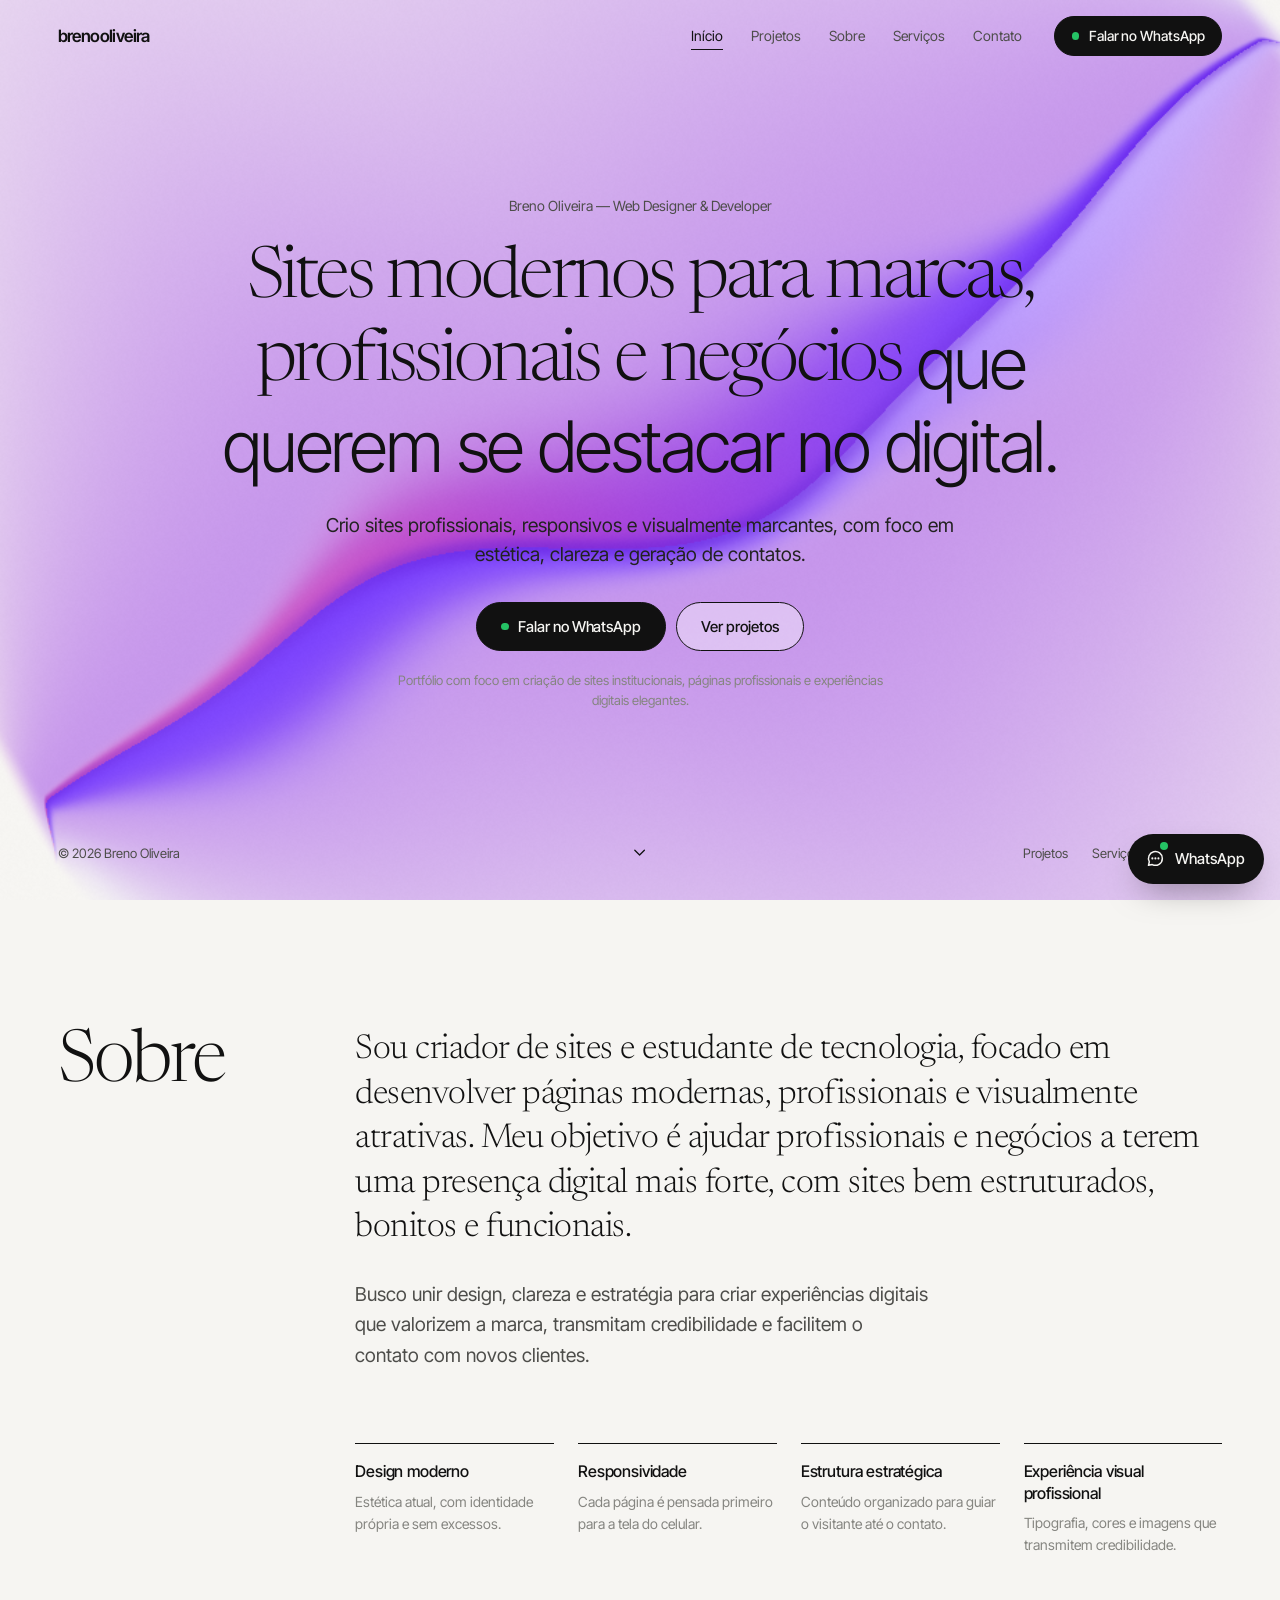
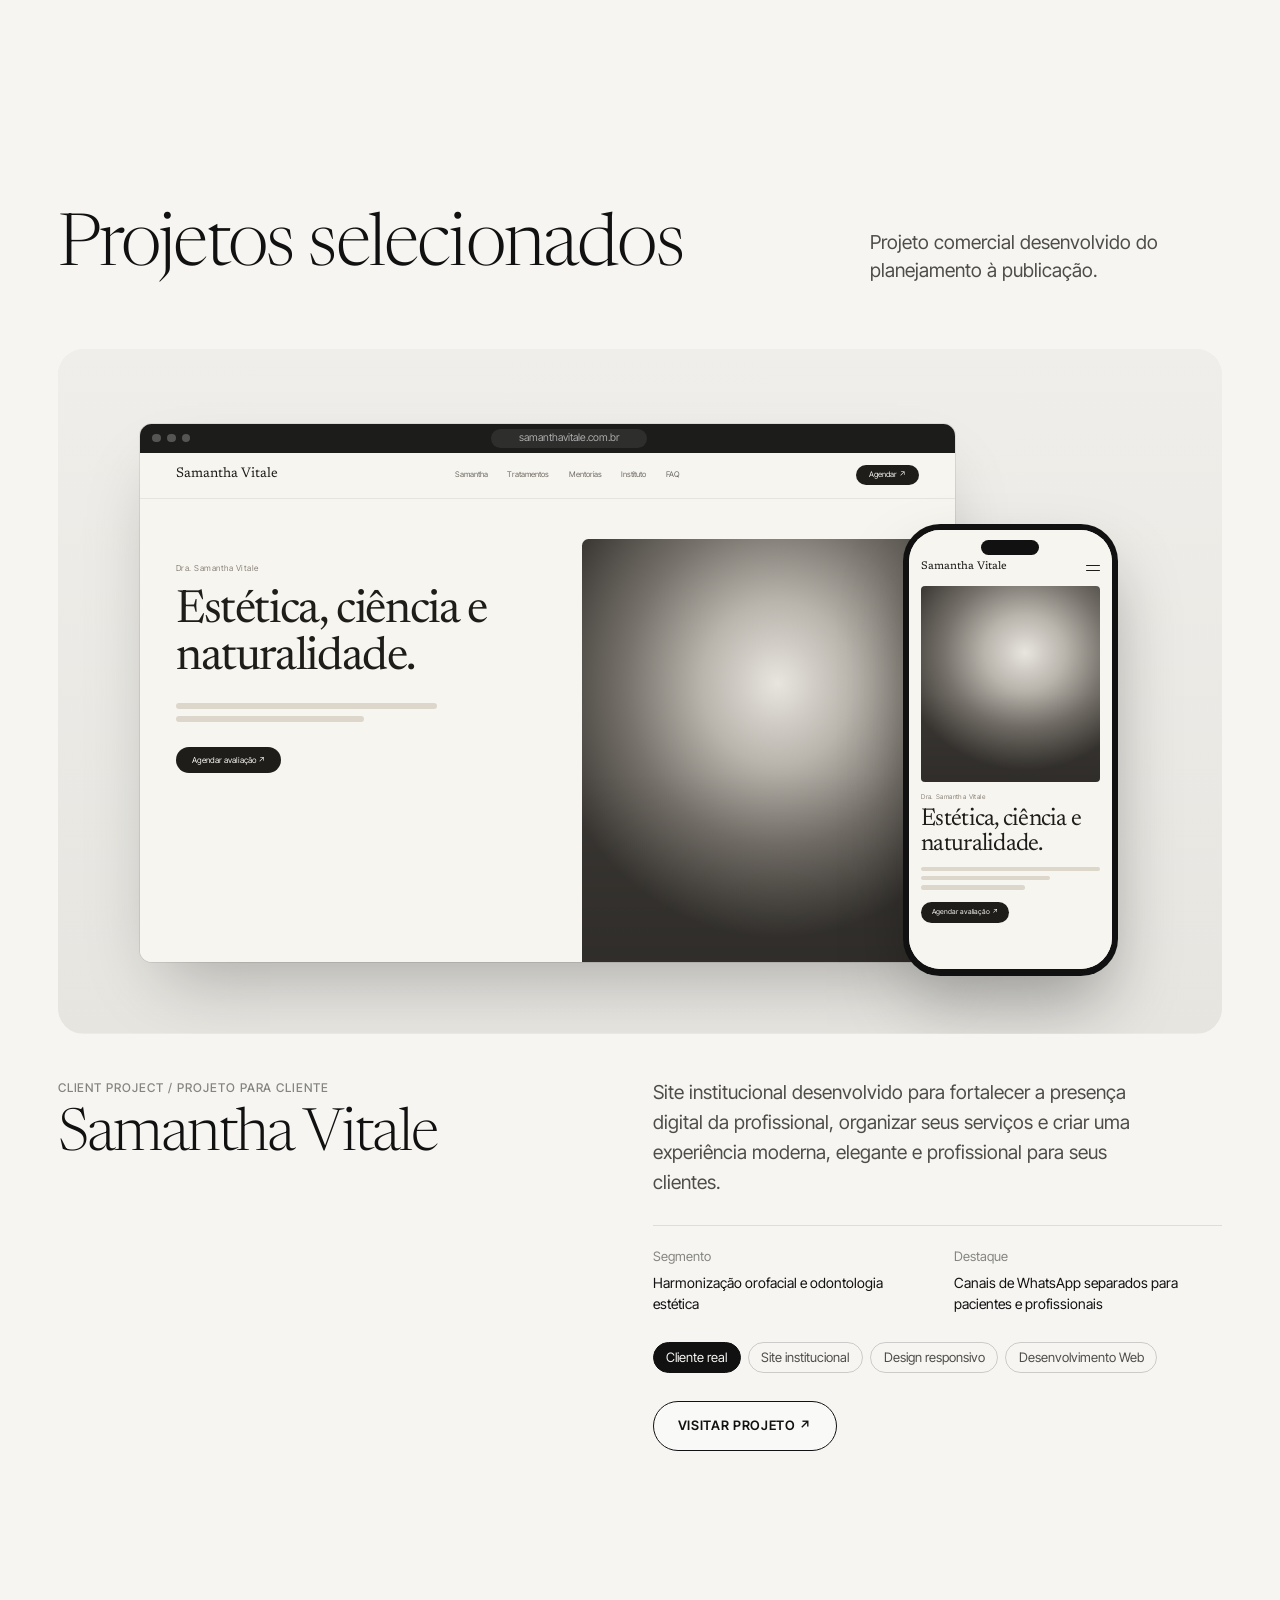
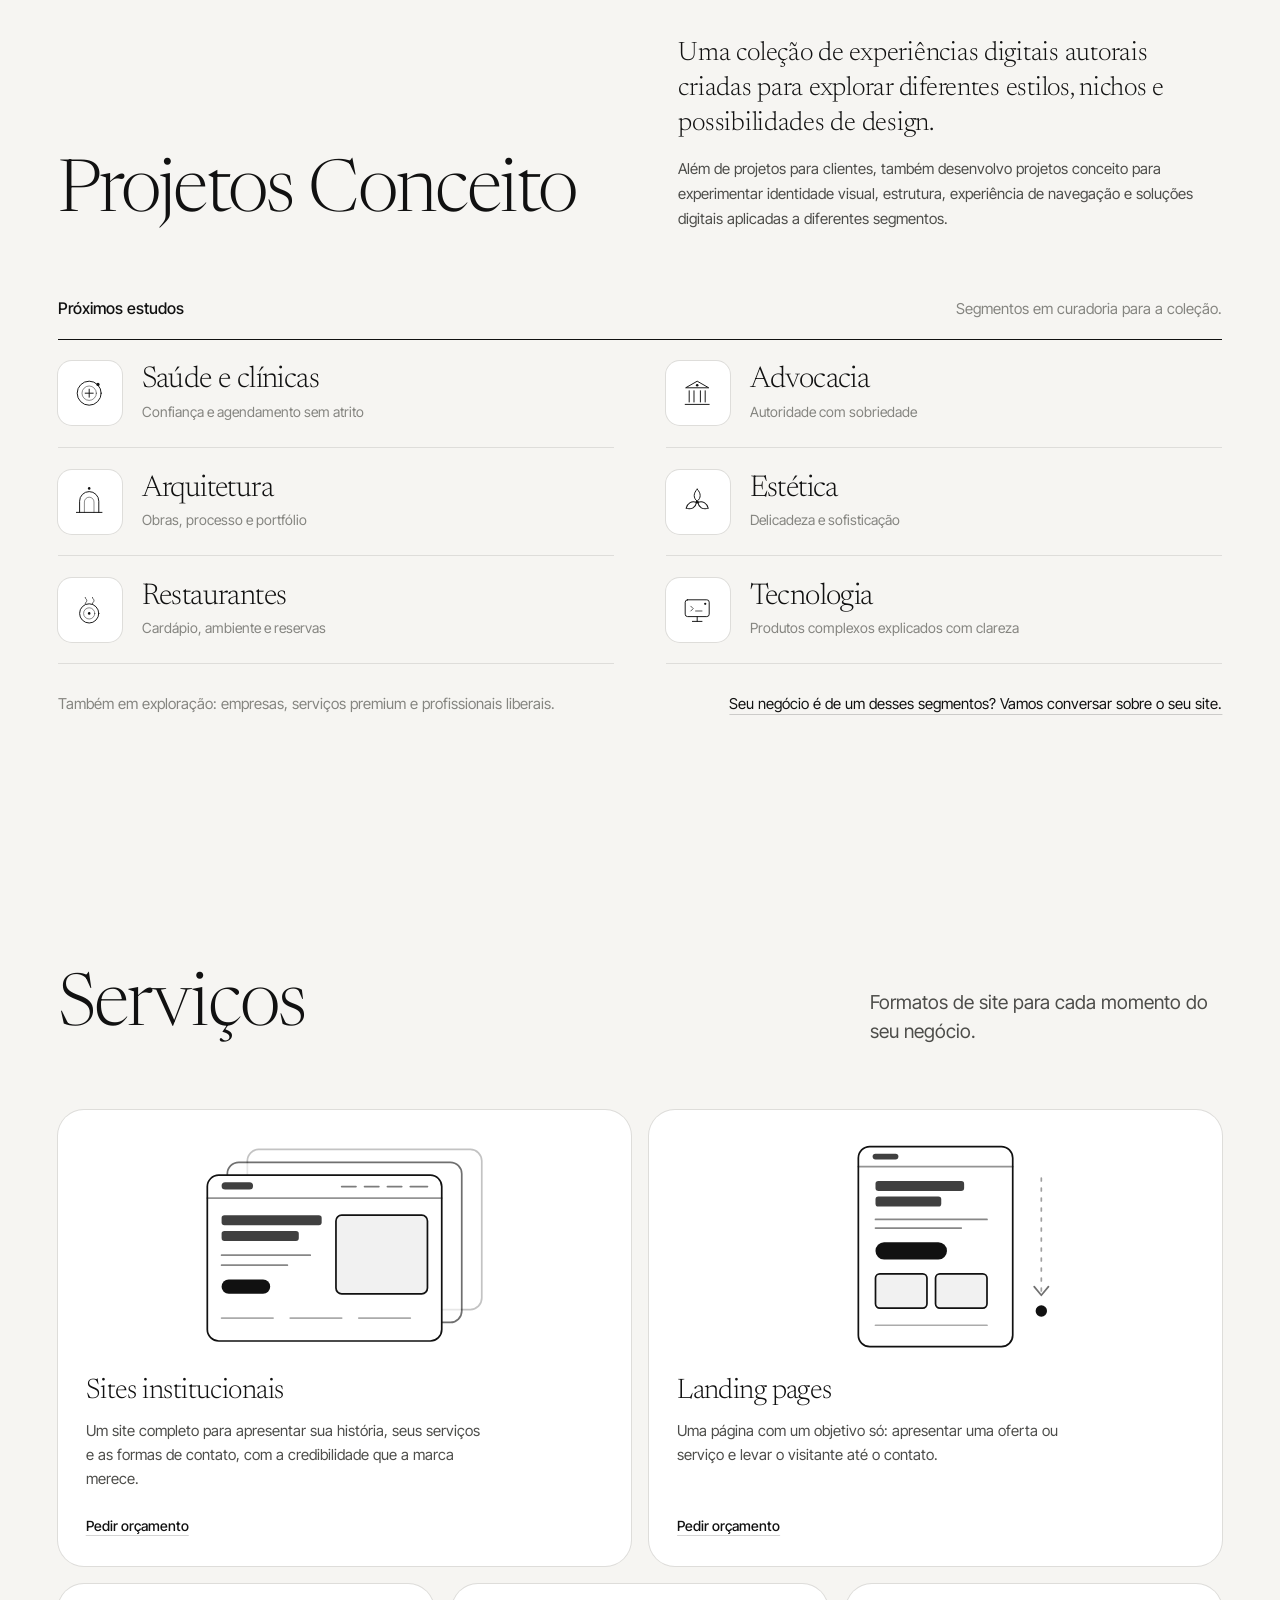
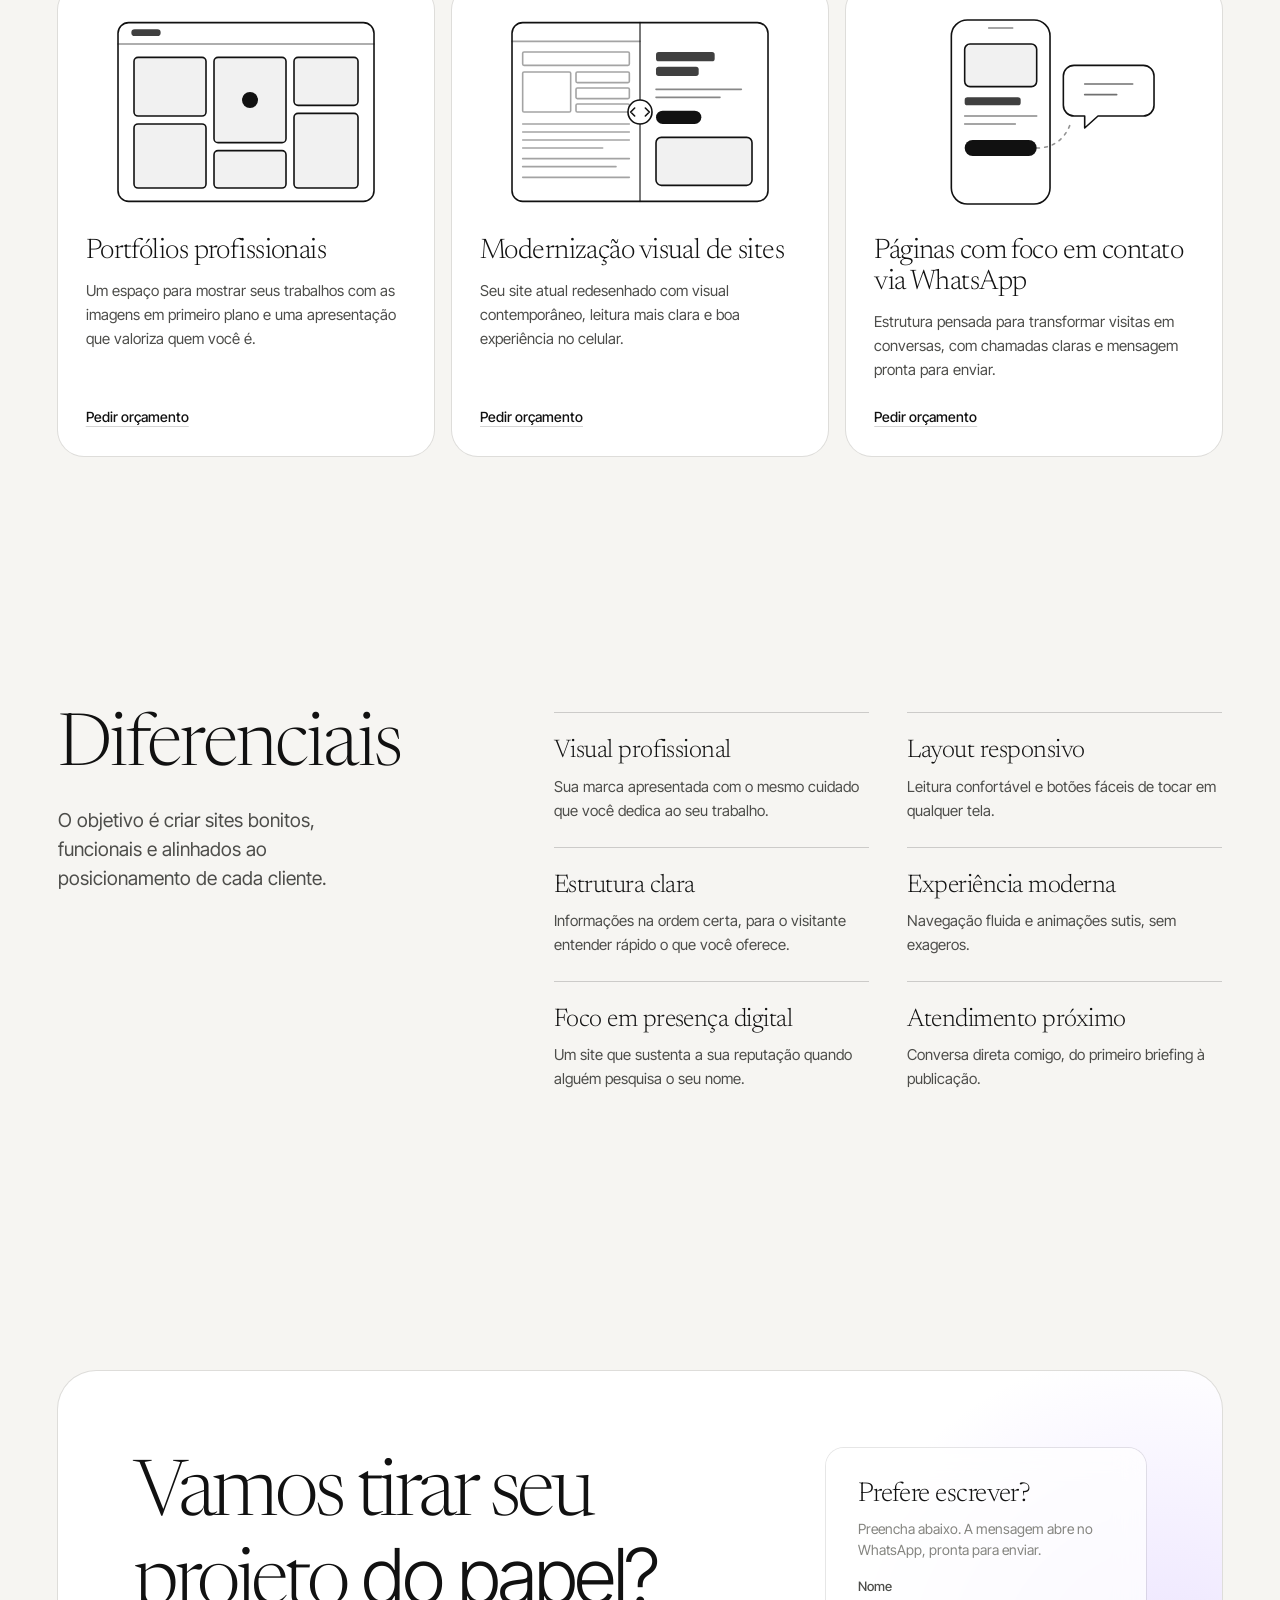
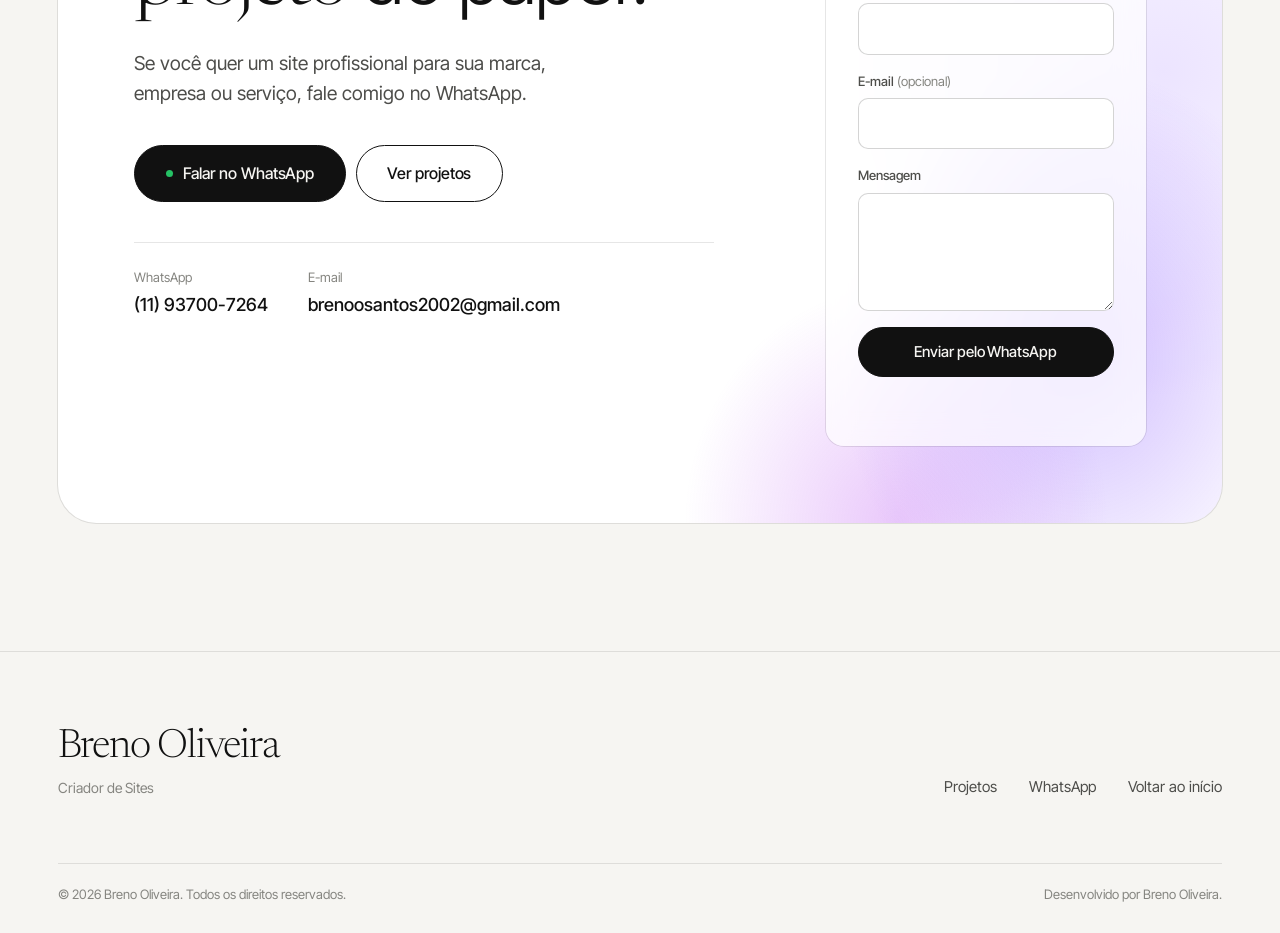
==== commit c5aeadc0: "Melhora animacao do hero" ====
--- a/index.html
+++ b/index.html
@@ -27,7 +27,7 @@
   <link rel="preconnect" href="https://fonts.gstatic.com" crossorigin>
   <link rel="stylesheet" href="https://fonts.googleapis.com/css2?family=Newsreader:opsz,wght@6..72,300..500&family=Inter+Tight:wght@300..600&display=swap">
 
-  <link rel="stylesheet" href="css/style.css">
+  <link rel="stylesheet" href="css/style.css?v=2">
 
   <script>
     // Ativa as animações de entrada. Se o JS principal não carregar em 4s, o conteúdo aparece mesmo assim.
@@ -544,7 +544,7 @@
     <span class="dot" aria-hidden="true"></span>
   </a>
 
-  <script src="js/projetos.js" defer></script>
-  <script src="js/main.js" defer></script>
+  <script src="js/projetos.js?v=2" defer></script>
+  <script src="js/main.js?v=2" defer></script>
 </body>
 </html>
--- a/css/style.css
+++ b/css/style.css
@@ -306,14 +306,64 @@
 
 .hero__visual { position: absolute; inset: 0; z-index: -1; }
 
-/* Fundo sem WebGL: um véu roxo diagonal suave */
+/* Fallback animado do hero. Continua vivo mesmo quando WebGL não está disponível. */
 .hero__fallback {
   position: absolute; inset: 0;
+  overflow: hidden;
+  background: var(--paper);
+}
+
+.hero__fallback::before,
+.hero__fallback::after {
+  content: "";
+  position: absolute;
+  left: 50%; top: 50%;
+  width: min(88vw, 76rem);
+  height: min(42vw, 32rem);
+  border-radius: 50% 28% 50% 24% / 42% 56% 34% 58%;
+  transform-origin: 50% 50%;
+  will-change: transform, filter, opacity;
+}
+
+.hero__fallback::before {
   background:
-    radial-gradient(22% 36% at 42% 58%, rgb(178 60 240 / .45), transparent 70%),
-    radial-gradient(24% 40% at 60% 42%, rgb(106 44 255 / .45), transparent 70%),
-    radial-gradient(40% 50% at 50% 50%, rgb(201 178 255 / .35), transparent 75%),
-    var(--paper);
+    radial-gradient(ellipse at 29% 58%, rgb(216 72 181 / .58) 0 12%, transparent 46%),
+    radial-gradient(ellipse at 53% 48%, rgb(106 44 255 / .74) 0 14%, transparent 48%),
+    radial-gradient(ellipse at 69% 42%, rgb(201 178 255 / .72) 0 12%, transparent 48%);
+  filter: blur(34px) saturate(1.18);
+  opacity: .9;
+  animation: hero-fallback-a 8s cubic-bezier(.45,0,.25,1) infinite alternate;
+}
+
+.hero__fallback::after {
+  width: min(72vw, 62rem);
+  height: min(13vw, 10rem);
+  border-radius: 100% 0 100% 0 / 70% 0 70% 0;
+  background: linear-gradient(104deg,
+    transparent 2%,
+    rgb(201 178 255 / .2) 10%,
+    rgb(216 72 181 / .76) 34%,
+    rgb(91 18 217 / .92) 53%,
+    rgb(157 91 255 / .72) 70%,
+    transparent 96%);
+  filter: blur(3px) saturate(1.12);
+  box-shadow: 0 2.5rem 5rem rgb(106 44 255 / .18), 0 -2rem 5rem rgb(216 72 181 / .16);
+  opacity: .92;
+  animation: hero-fallback-b 6.4s cubic-bezier(.5,.02,.2,1) infinite alternate;
+}
+
+@keyframes hero-fallback-a {
+  0%   { transform: translate(-52%, -50%) rotate(-12deg) scale(.88, .72) skewX(-10deg); }
+  35%  { transform: translate(-48%, -49%) rotate(8deg) scale(1.04, .95) skewX(6deg); }
+  70%  { transform: translate(-51%, -52%) rotate(-4deg) scale(.94, 1.08) skewX(-5deg); }
+  100% { transform: translate(-47%, -48%) rotate(14deg) scale(1.08, .78) skewX(10deg); }
+}
+
+@keyframes hero-fallback-b {
+  0%   { transform: translate(-56%, -52%) rotate(-28deg) scale(.78, .8) skewX(-12deg); }
+  38%  { transform: translate(-49%, -48%) rotate(-16deg) scale(1.06, 1.24) skewX(8deg); }
+  72%  { transform: translate(-45%, -54%) rotate(-34deg) scale(.92, .72) skewX(-8deg); }
+  100% { transform: translate(-51%, -47%) rotate(-20deg) scale(1.14, 1.16) skewX(11deg); }
 }
 
 .hero__canvas {
@@ -871,4 +921,5 @@
   }
   .js .reveal { opacity: 1; transform: none; }
   .js .hero__title.is-split .w__i { transform: none; }
-}
+  .hero__fallback::before, .hero__fallback::after { animation: none !important; }
+}
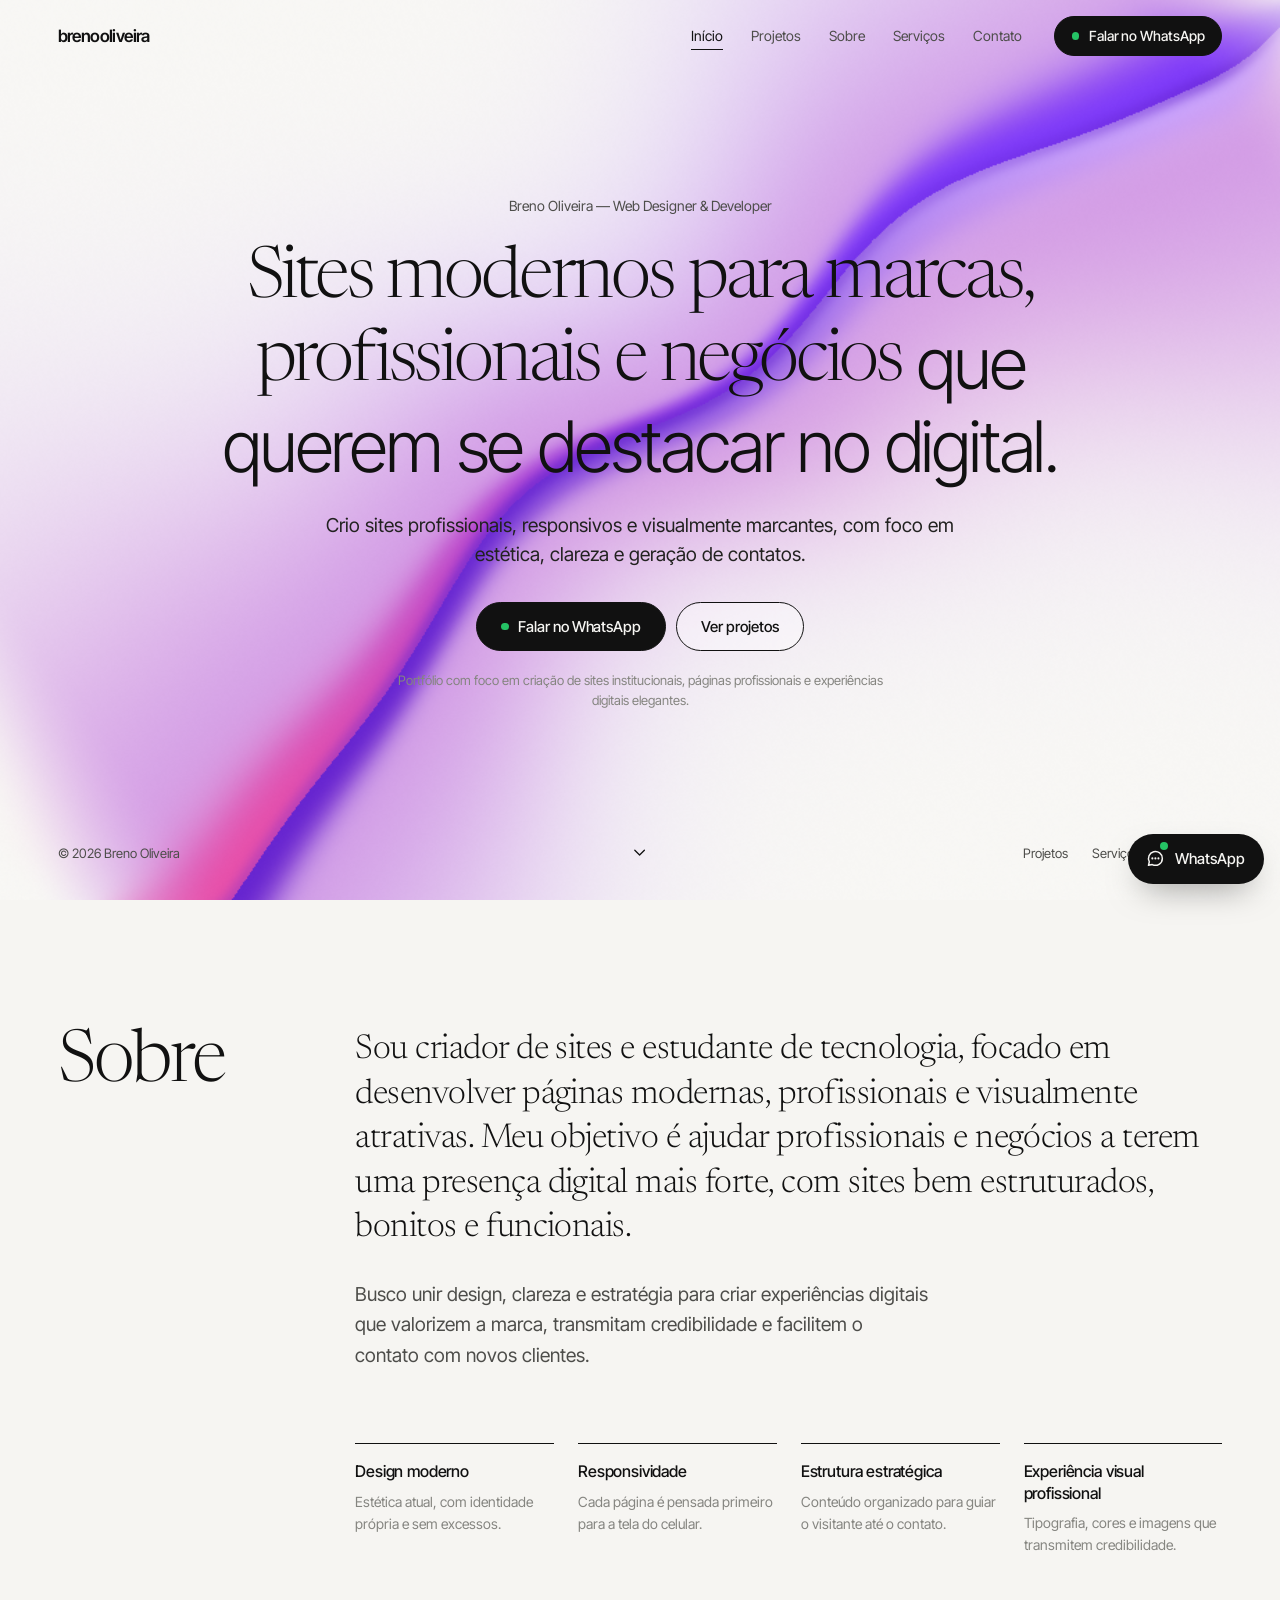
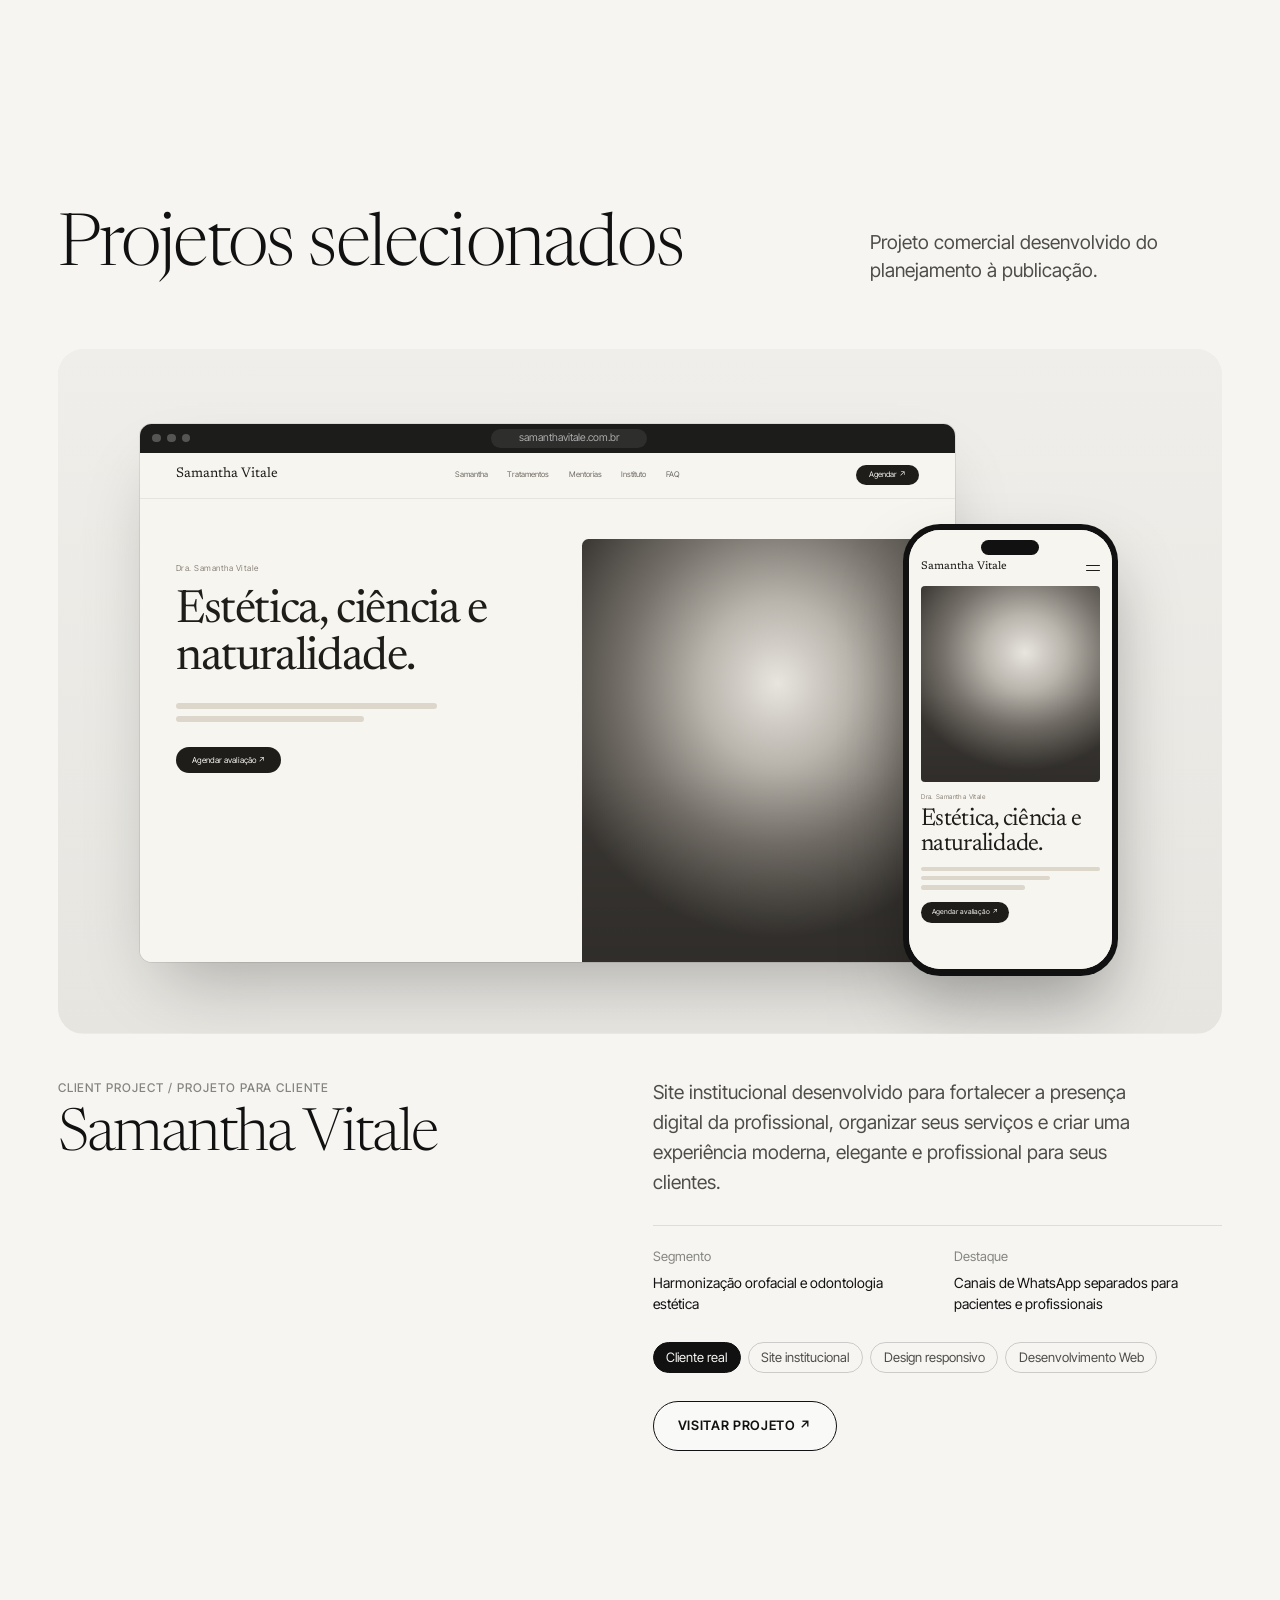
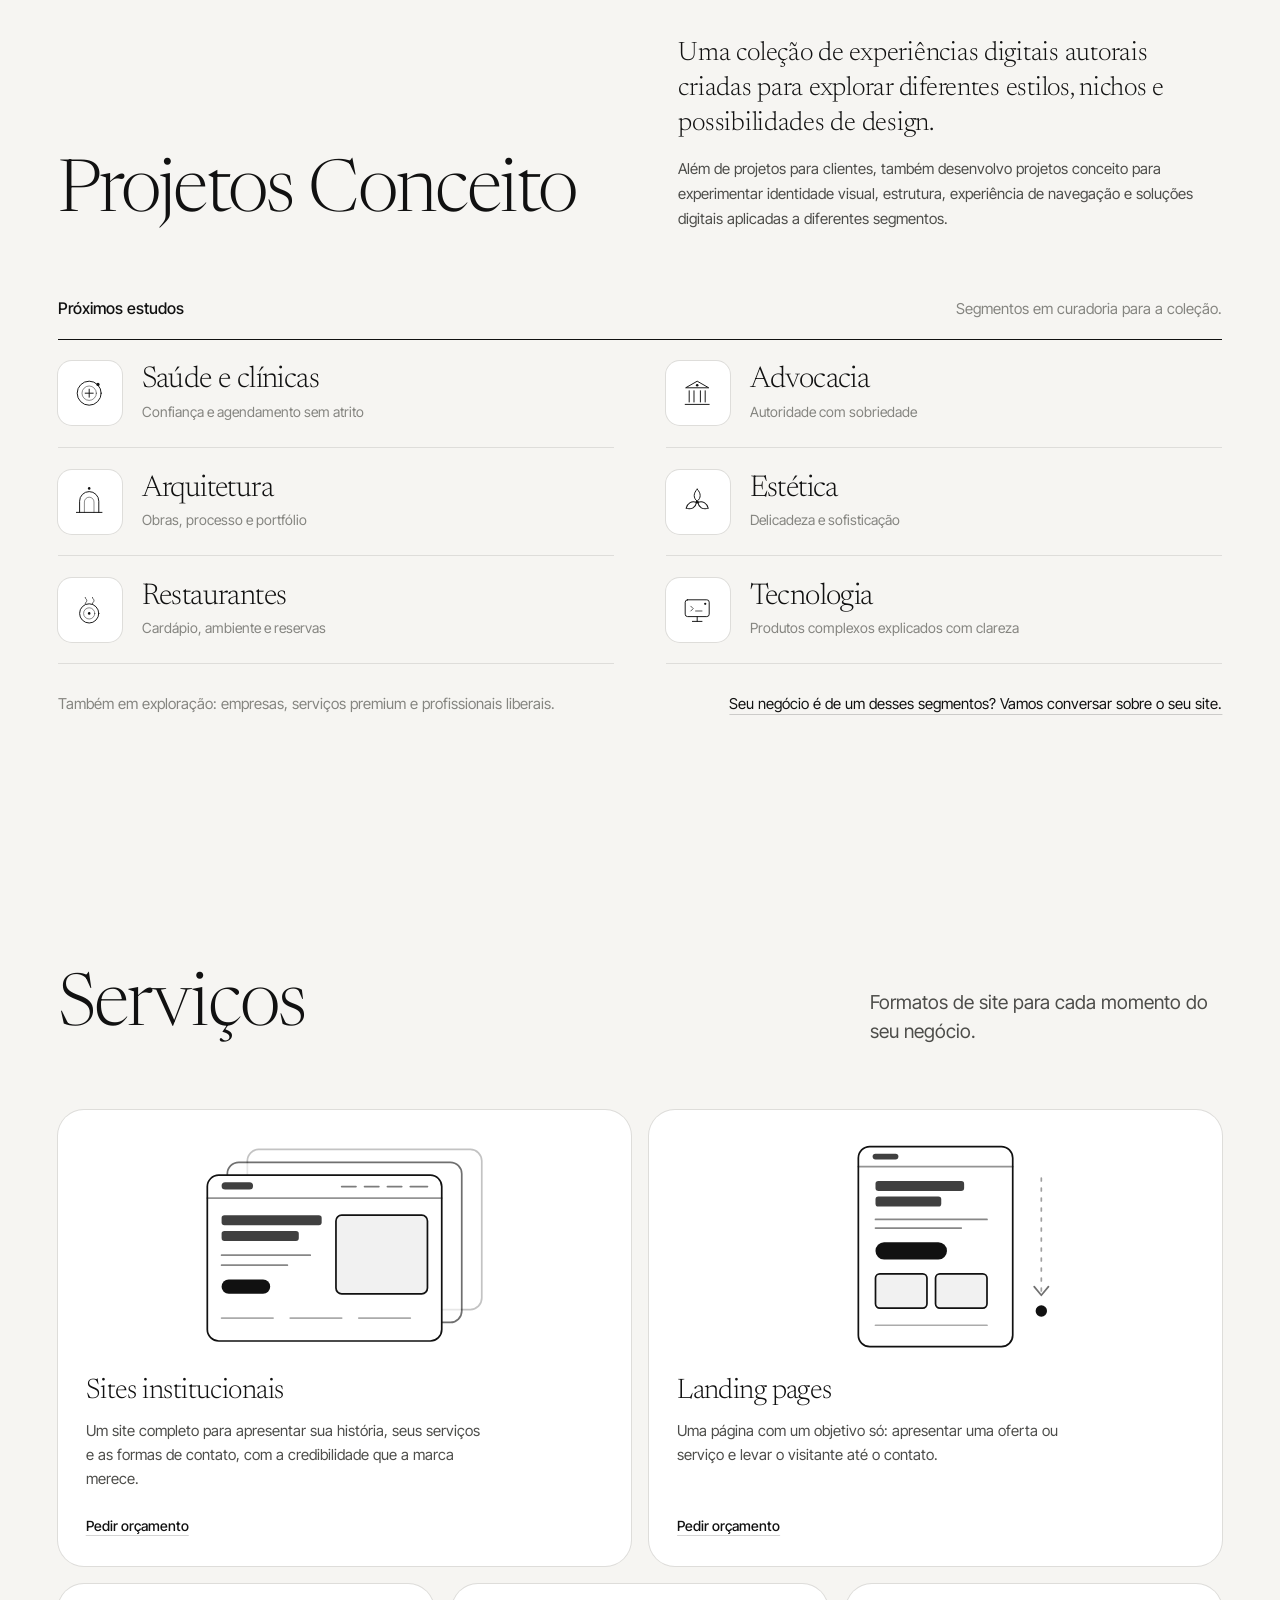
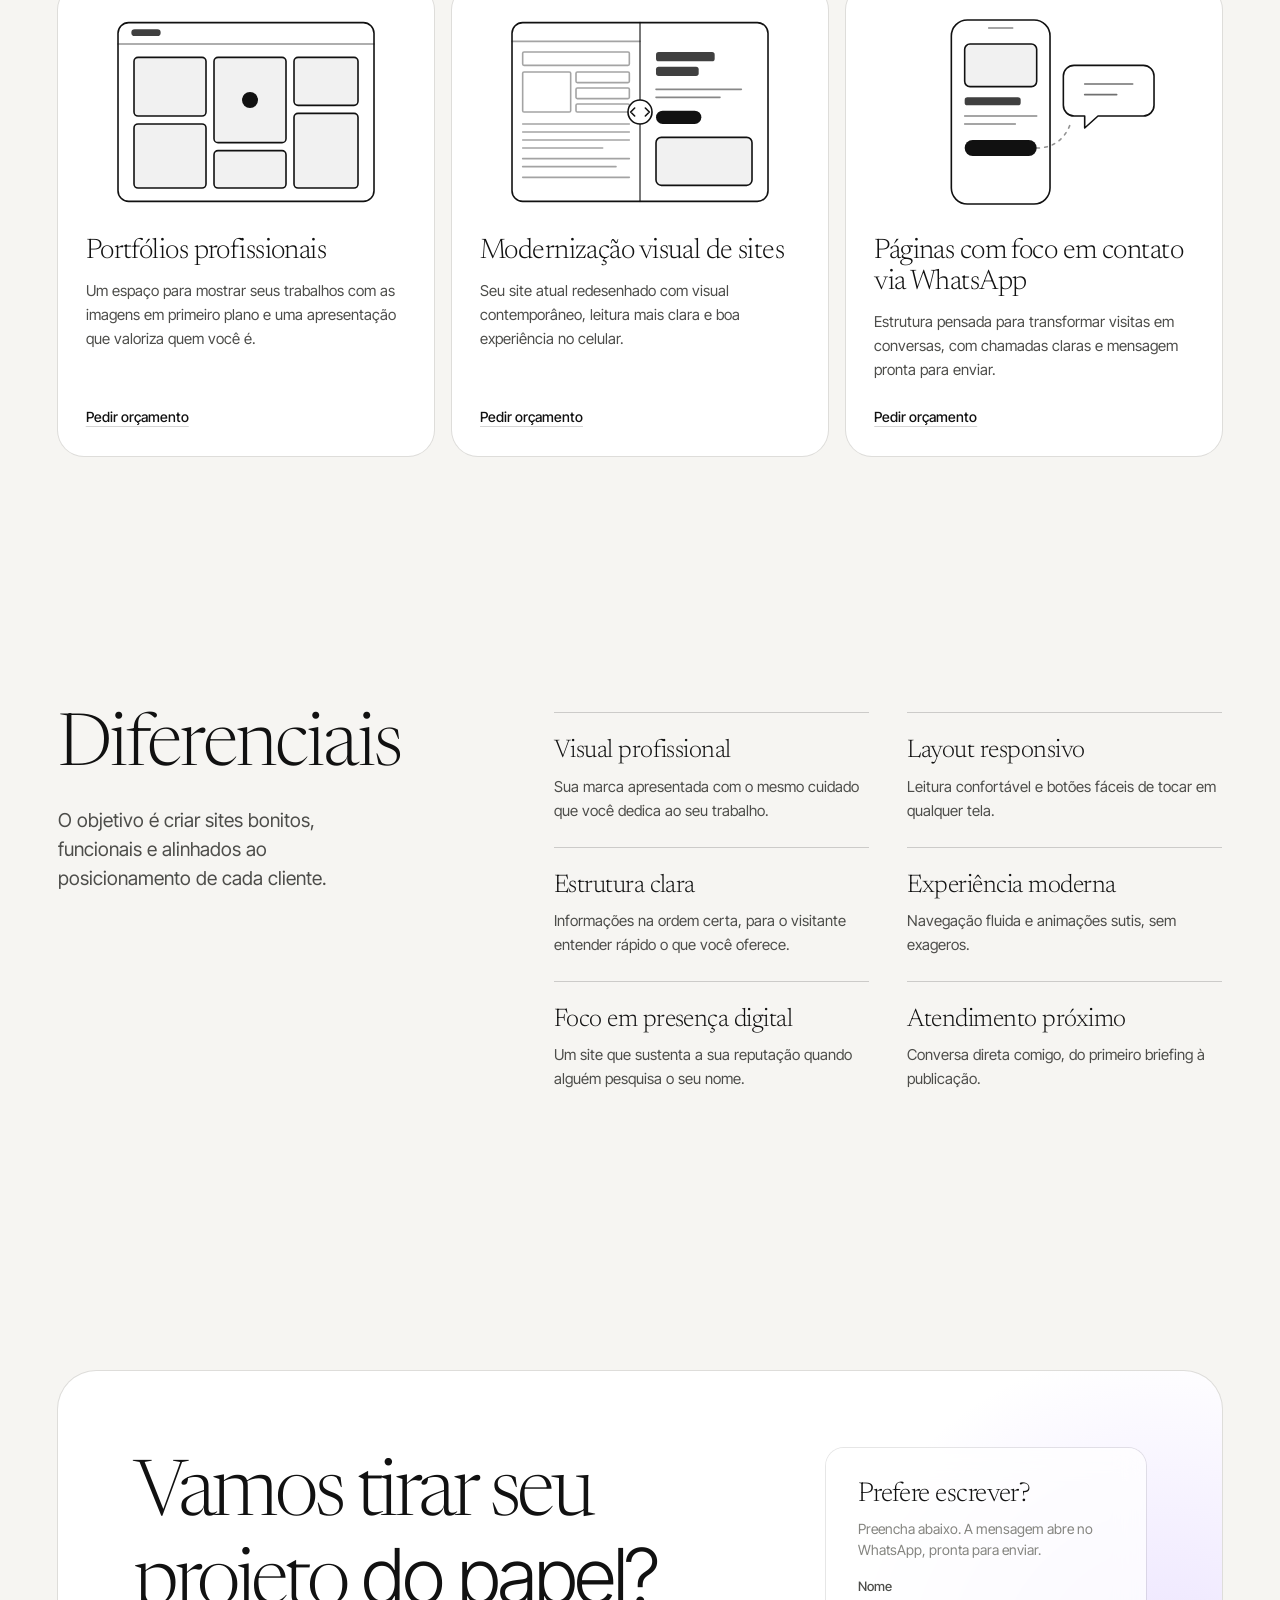
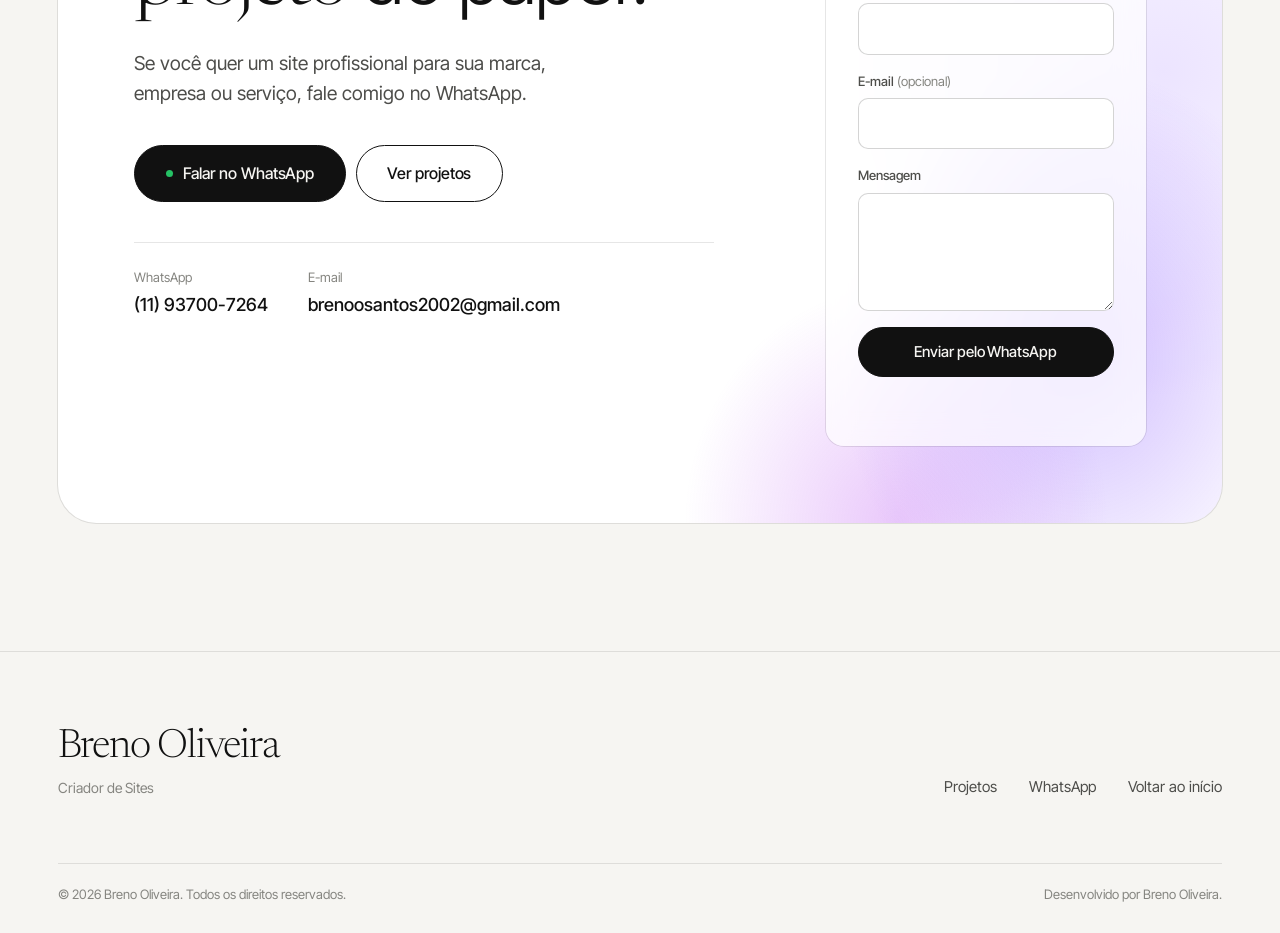
==== commit f692ed11: "Ajusta animacao principal do portfolio" ====
--- a/index.html
+++ b/index.html
@@ -27,7 +27,7 @@
   <link rel="preconnect" href="https://fonts.gstatic.com" crossorigin>
   <link rel="stylesheet" href="https://fonts.googleapis.com/css2?family=Newsreader:opsz,wght@6..72,300..500&family=Inter+Tight:wght@300..600&display=swap">
 
-  <link rel="stylesheet" href="css/style.css?v=2">
+  <link rel="stylesheet" href="css/style.css?v=3">
 
   <script>
     // Ativa as animações de entrada. Se o JS principal não carregar em 4s, o conteúdo aparece mesmo assim.
@@ -545,6 +545,6 @@
   </a>
 
   <script src="js/projetos.js?v=2" defer></script>
-  <script src="js/main.js?v=2" defer></script>
+  <script src="js/main.js?v=3" defer></script>
 </body>
 </html>
--- a/css/style.css
+++ b/css/style.css
@@ -318,8 +318,8 @@
   content: "";
   position: absolute;
   left: 50%; top: 50%;
-  width: min(88vw, 76rem);
-  height: min(42vw, 32rem);
+  width: min(78vw, 68rem);
+  height: min(24vw, 18rem);
   border-radius: 50% 28% 50% 24% / 42% 56% 34% 58%;
   transform-origin: 50% 50%;
   will-change: transform, filter, opacity;
@@ -332,7 +332,7 @@
     radial-gradient(ellipse at 69% 42%, rgb(201 178 255 / .72) 0 12%, transparent 48%);
   filter: blur(34px) saturate(1.18);
   opacity: .9;
-  animation: hero-fallback-a 8s cubic-bezier(.45,0,.25,1) infinite alternate;
+  animation: hero-fallback-a 5.4s cubic-bezier(.45,0,.25,1) infinite alternate;
 }
 
 .hero__fallback::after {
@@ -349,7 +349,7 @@
   filter: blur(3px) saturate(1.12);
   box-shadow: 0 2.5rem 5rem rgb(106 44 255 / .18), 0 -2rem 5rem rgb(216 72 181 / .16);
   opacity: .92;
-  animation: hero-fallback-b 6.4s cubic-bezier(.5,.02,.2,1) infinite alternate;
+  animation: hero-fallback-b 4.8s cubic-bezier(.5,.02,.2,1) infinite alternate;
 }
 
 @keyframes hero-fallback-a {
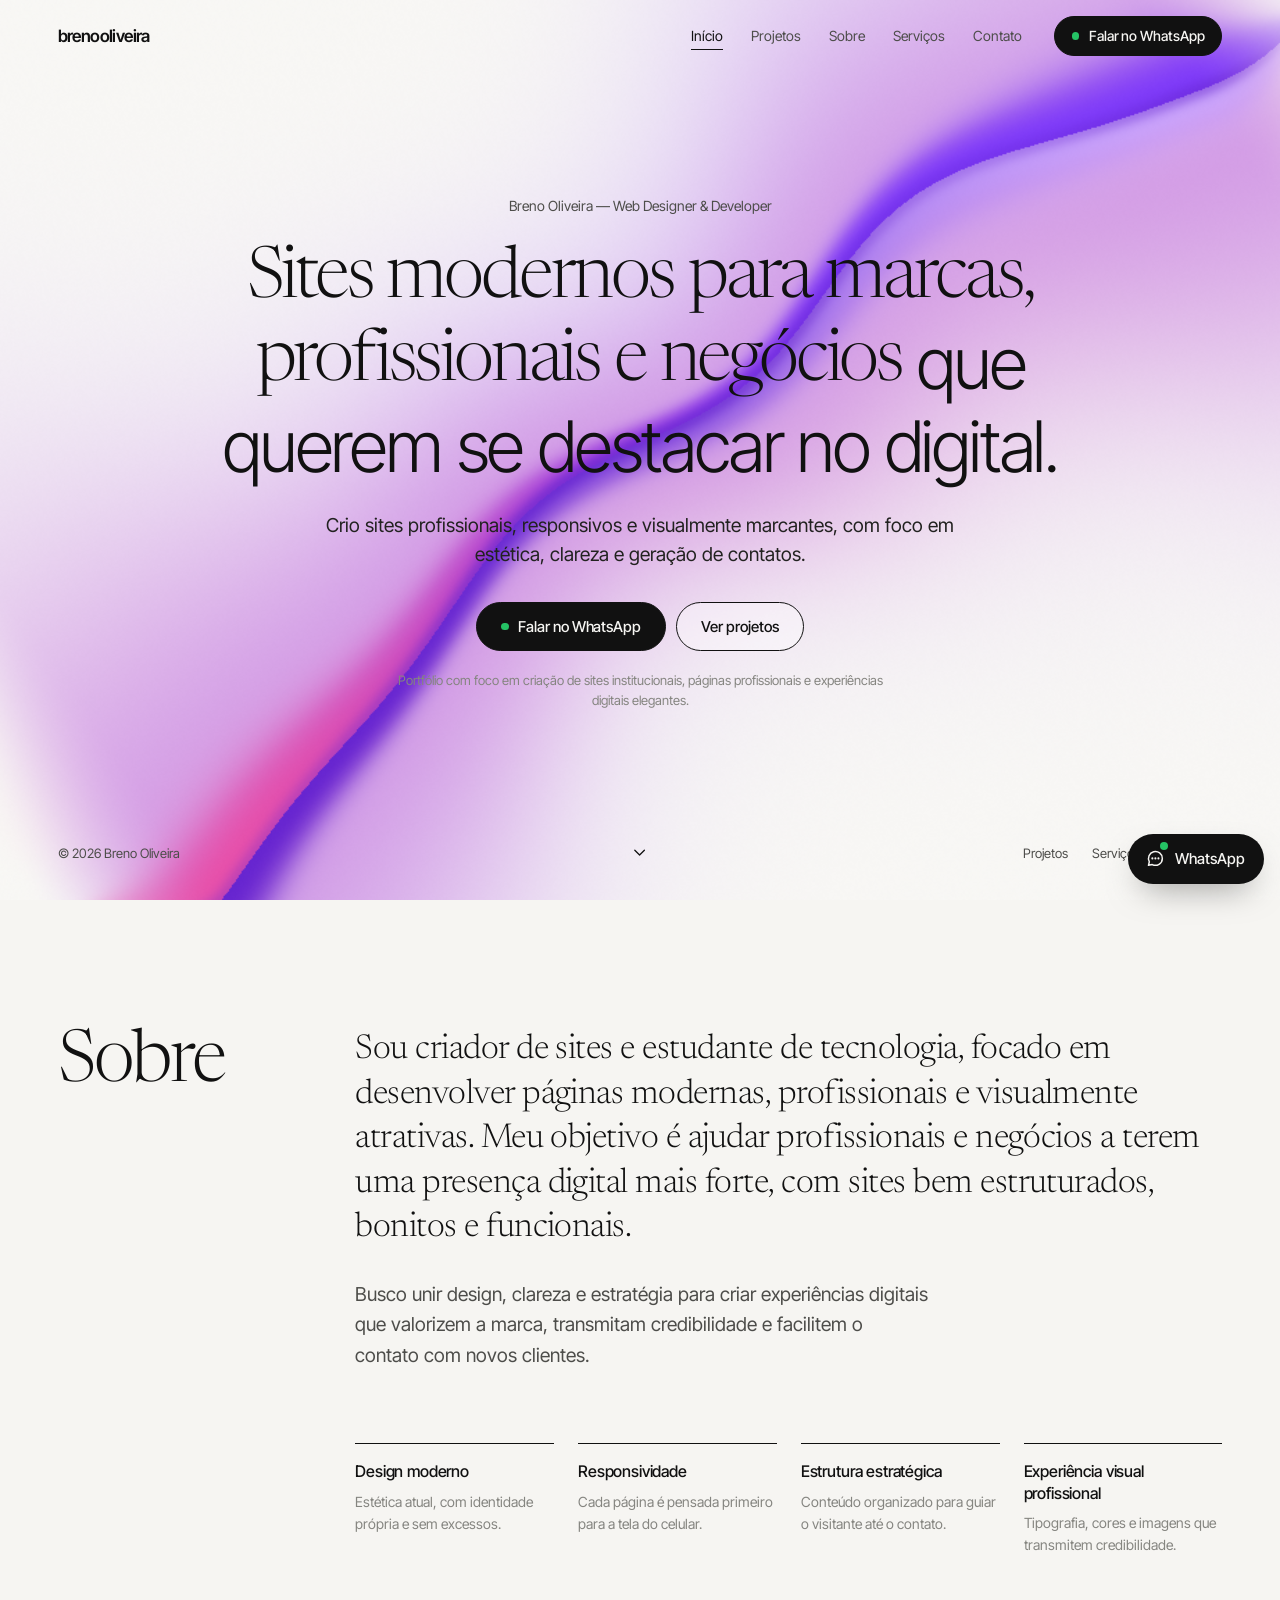
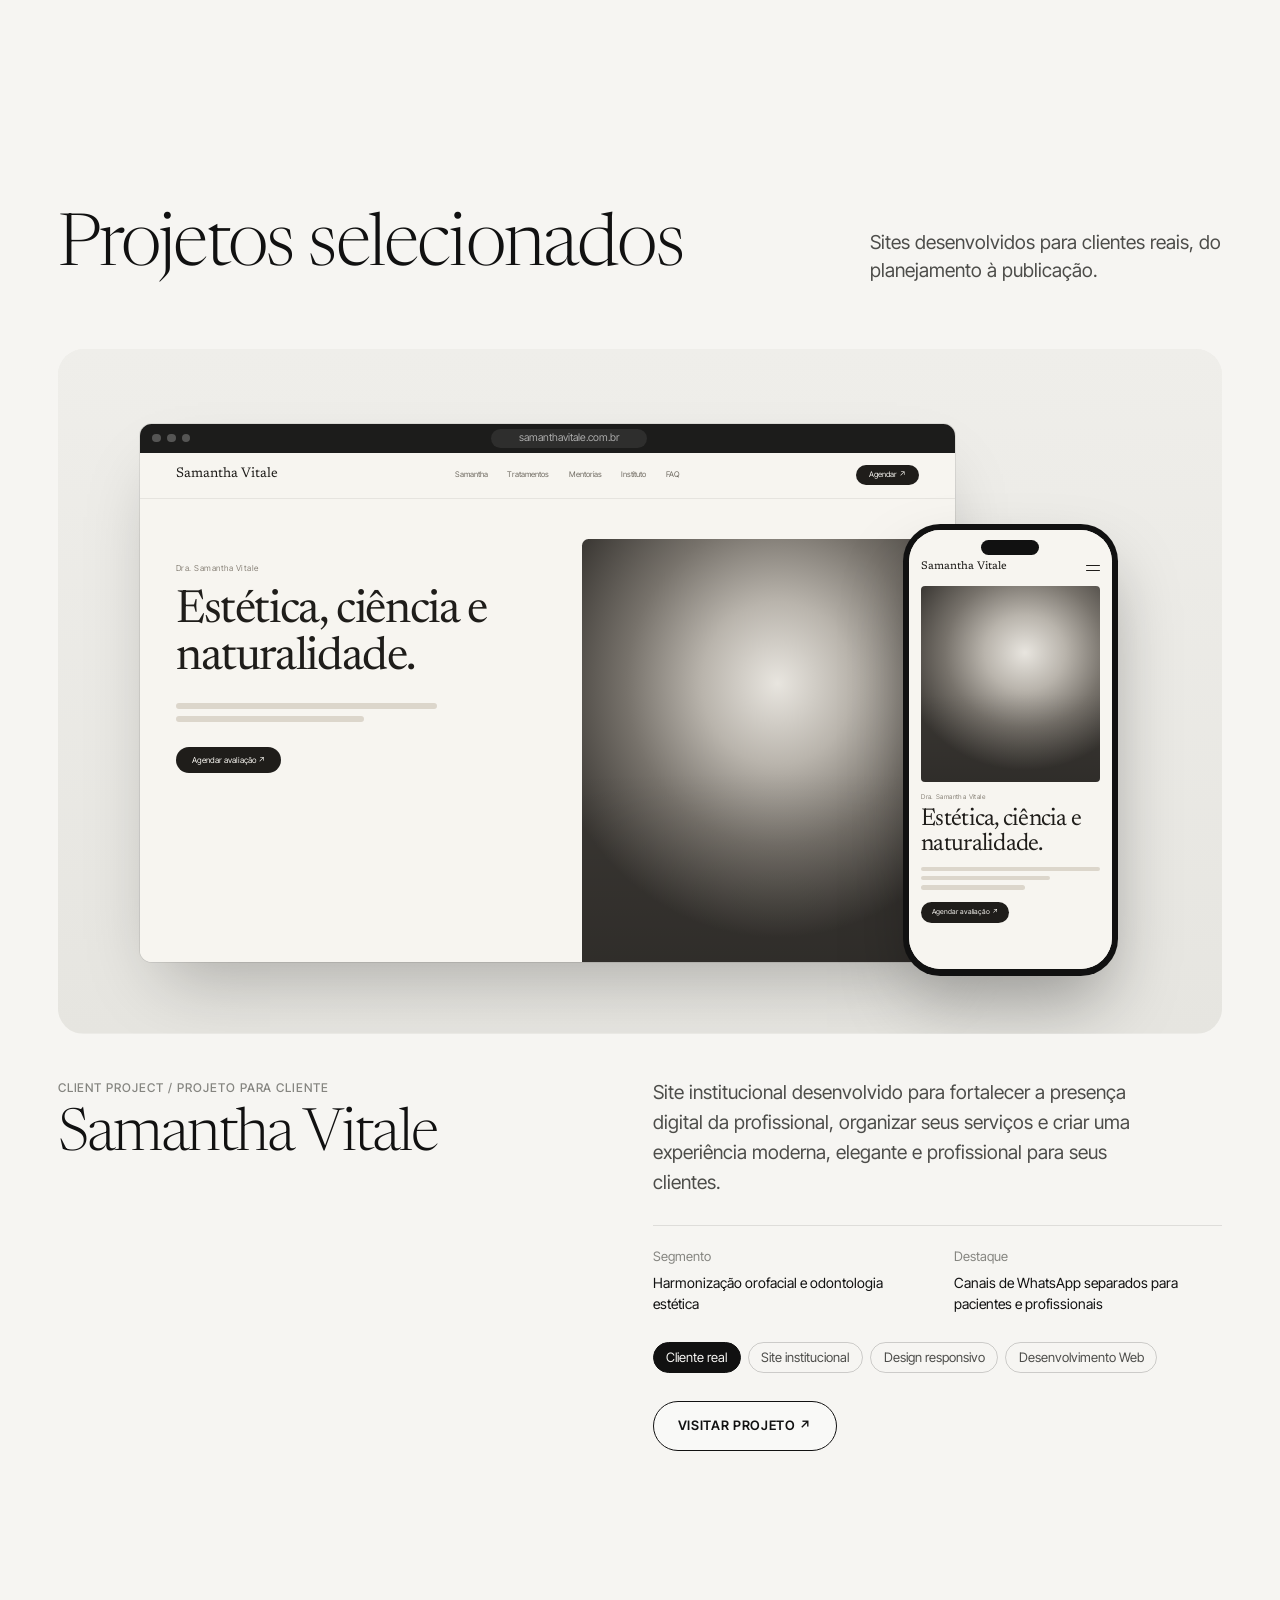
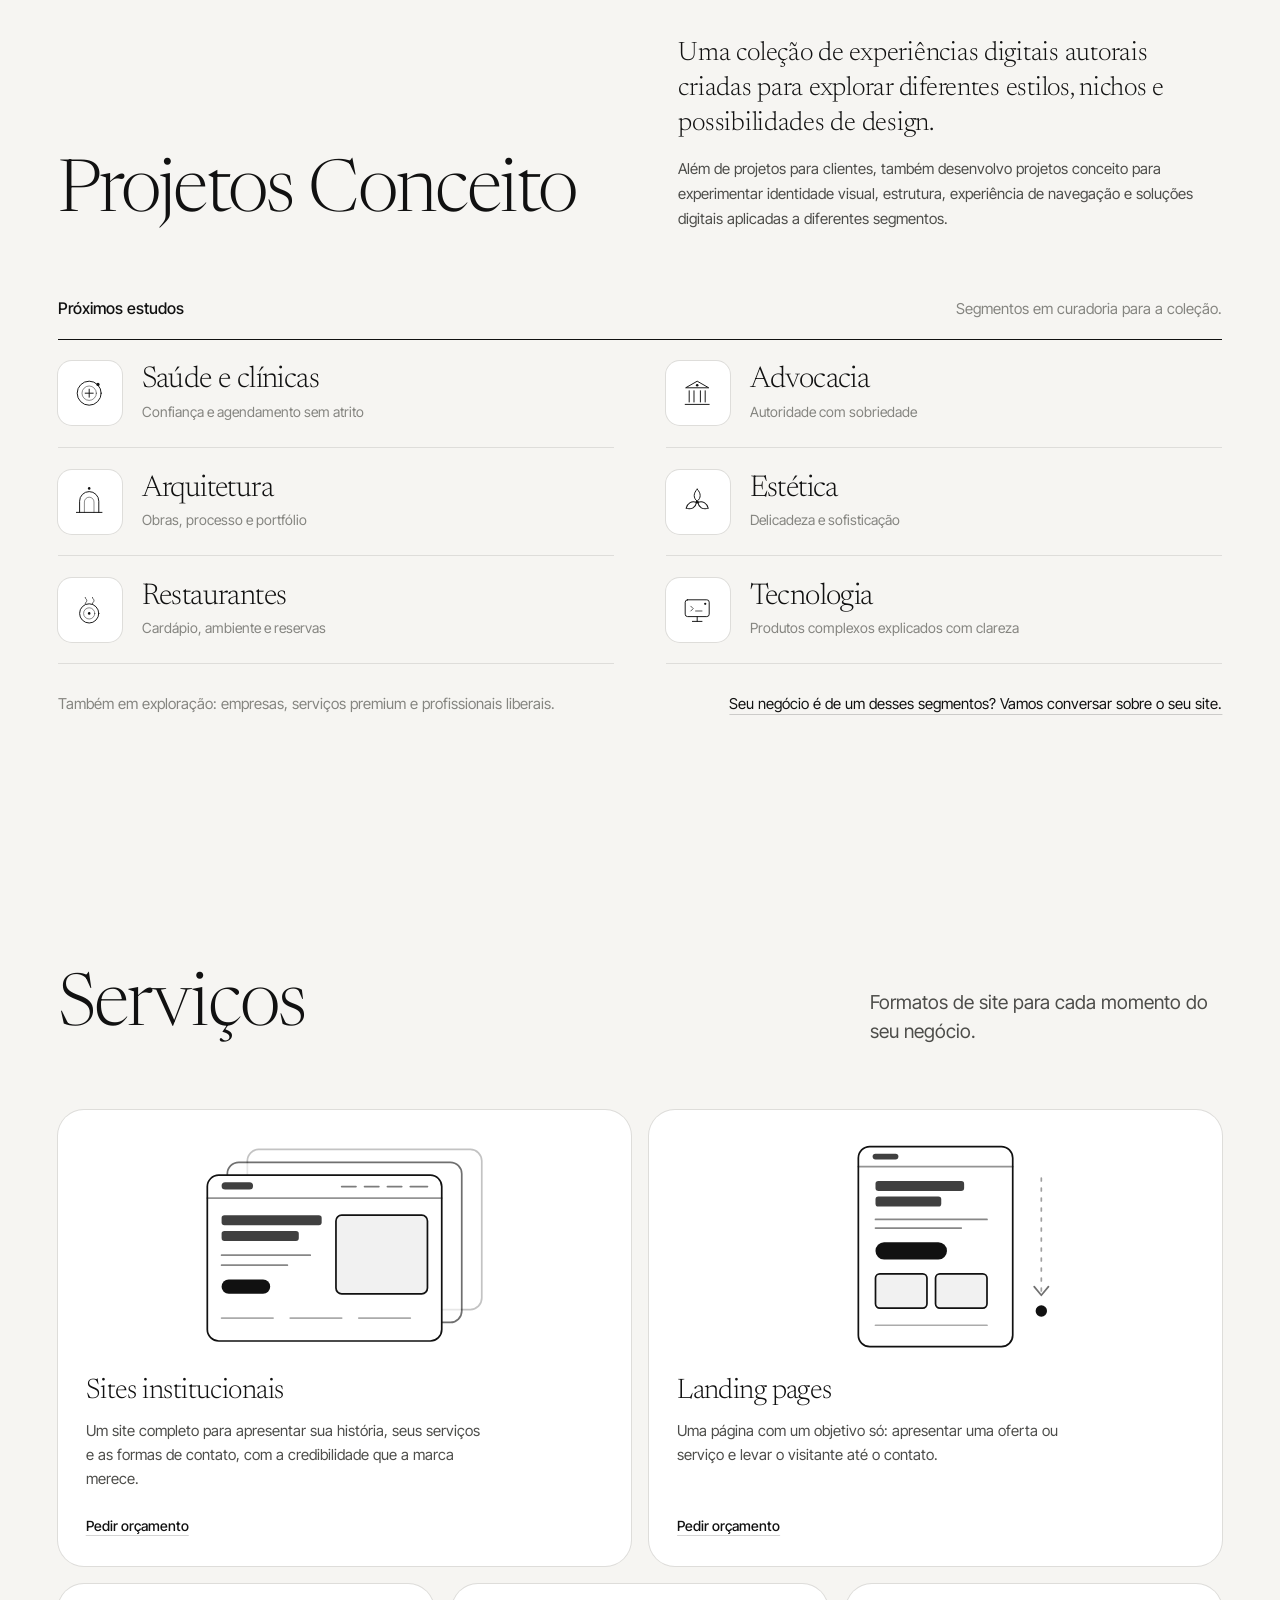
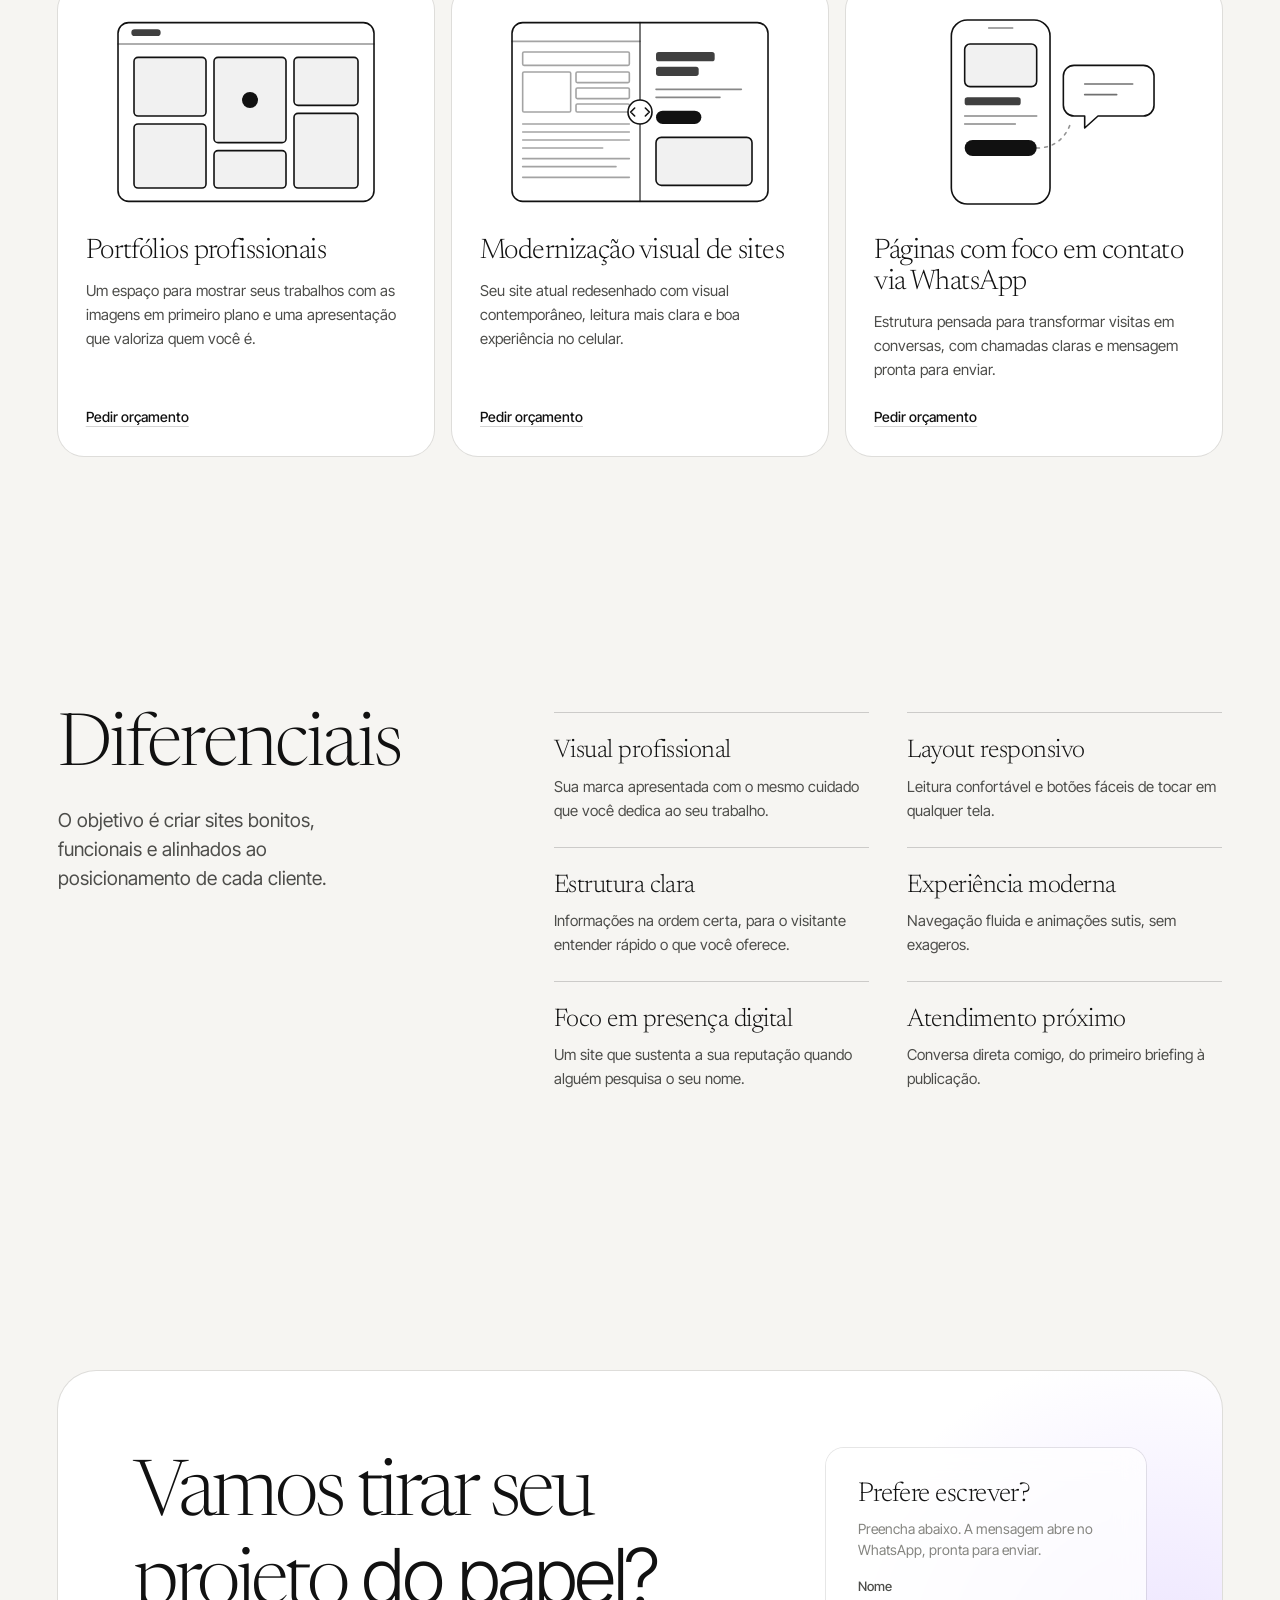
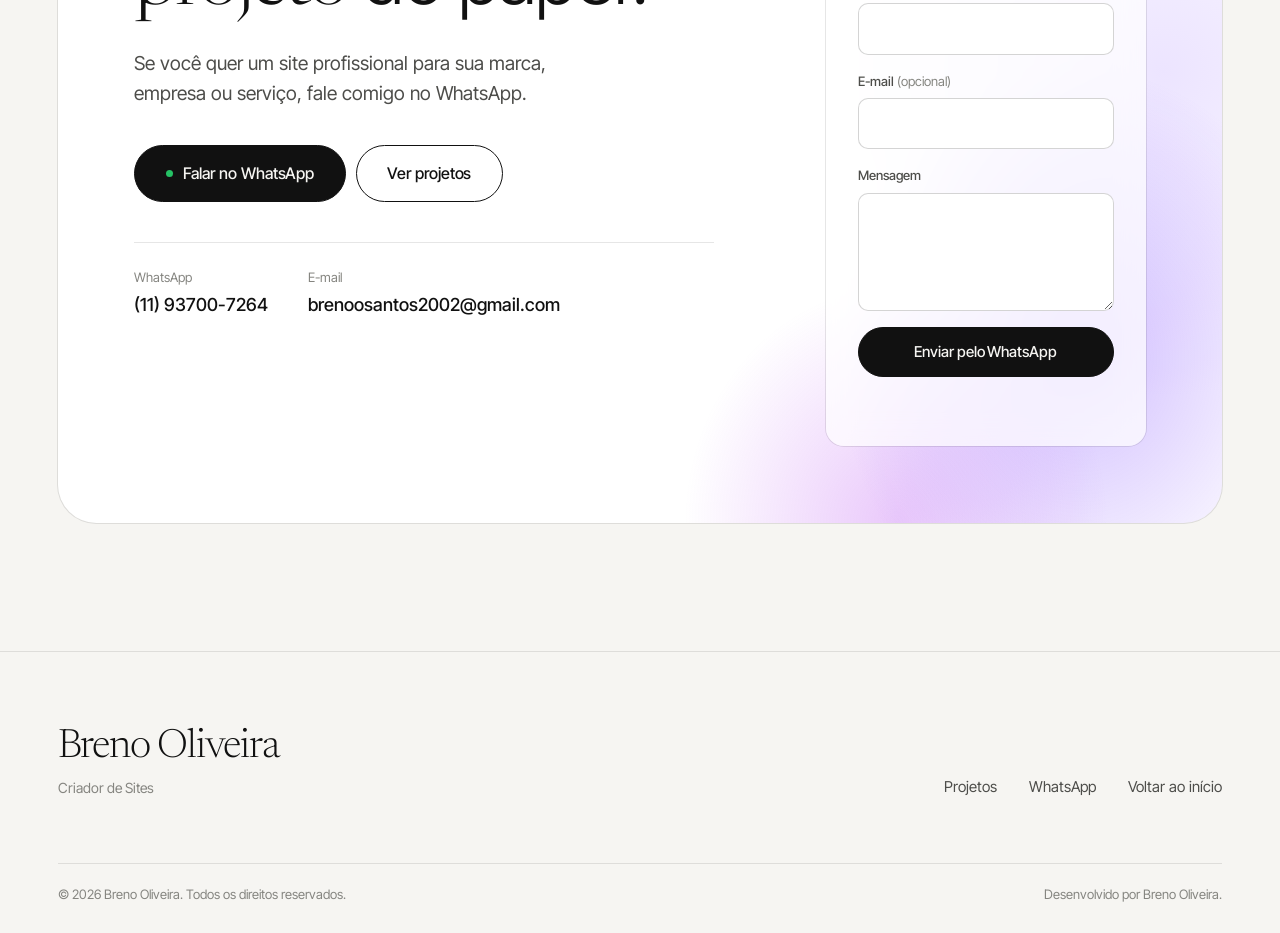
==== commit 81594377: "Atualizacoes no site" ====
--- a/index.html
+++ b/index.html
@@ -27,7 +27,7 @@
   <link rel="preconnect" href="https://fonts.gstatic.com" crossorigin>
   <link rel="stylesheet" href="https://fonts.googleapis.com/css2?family=Newsreader:opsz,wght@6..72,300..500&family=Inter+Tight:wght@300..600&display=swap">
 
-  <link rel="stylesheet" href="css/style.css?v=3">
+  <link rel="stylesheet" href="css/style.css">
 
   <script>
     // Ativa as animações de entrada. Se o JS principal não carregar em 4s, o conteúdo aparece mesmo assim.
@@ -170,7 +170,7 @@
       <div class="container">
         <div class="section-head">
           <h2 class="section-title reveal" id="projetos-title">Projetos selecionados</h2>
-          <p class="section-intro reveal">Projeto comercial desenvolvido do planejamento à publicação.</p>
+          <p class="section-intro reveal">Sites desenvolvidos para clientes reais, do planejamento à publicação.</p>
         </div>
 
         <article class="case" aria-labelledby="case-samantha">
@@ -480,7 +480,7 @@
               <!-- O e-mail aparece aqui quando for preenchido em CONFIG.email (js/main.js) -->
               <li data-email hidden>
                 <span class="contact__label">E-mail</span>
-                <a href="mailto:brenoosantos2002@gmail.com">brenoosantos2002@gmail.com</a>
+                <a href="#"></a>
               </li>
             </ul>
 
@@ -544,7 +544,7 @@
     <span class="dot" aria-hidden="true"></span>
   </a>
 
-  <script src="js/projetos.js?v=2" defer></script>
-  <script src="js/main.js?v=3" defer></script>
+  <script src="js/projetos.js" defer></script>
+  <script src="js/main.js" defer></script>
 </body>
 </html>
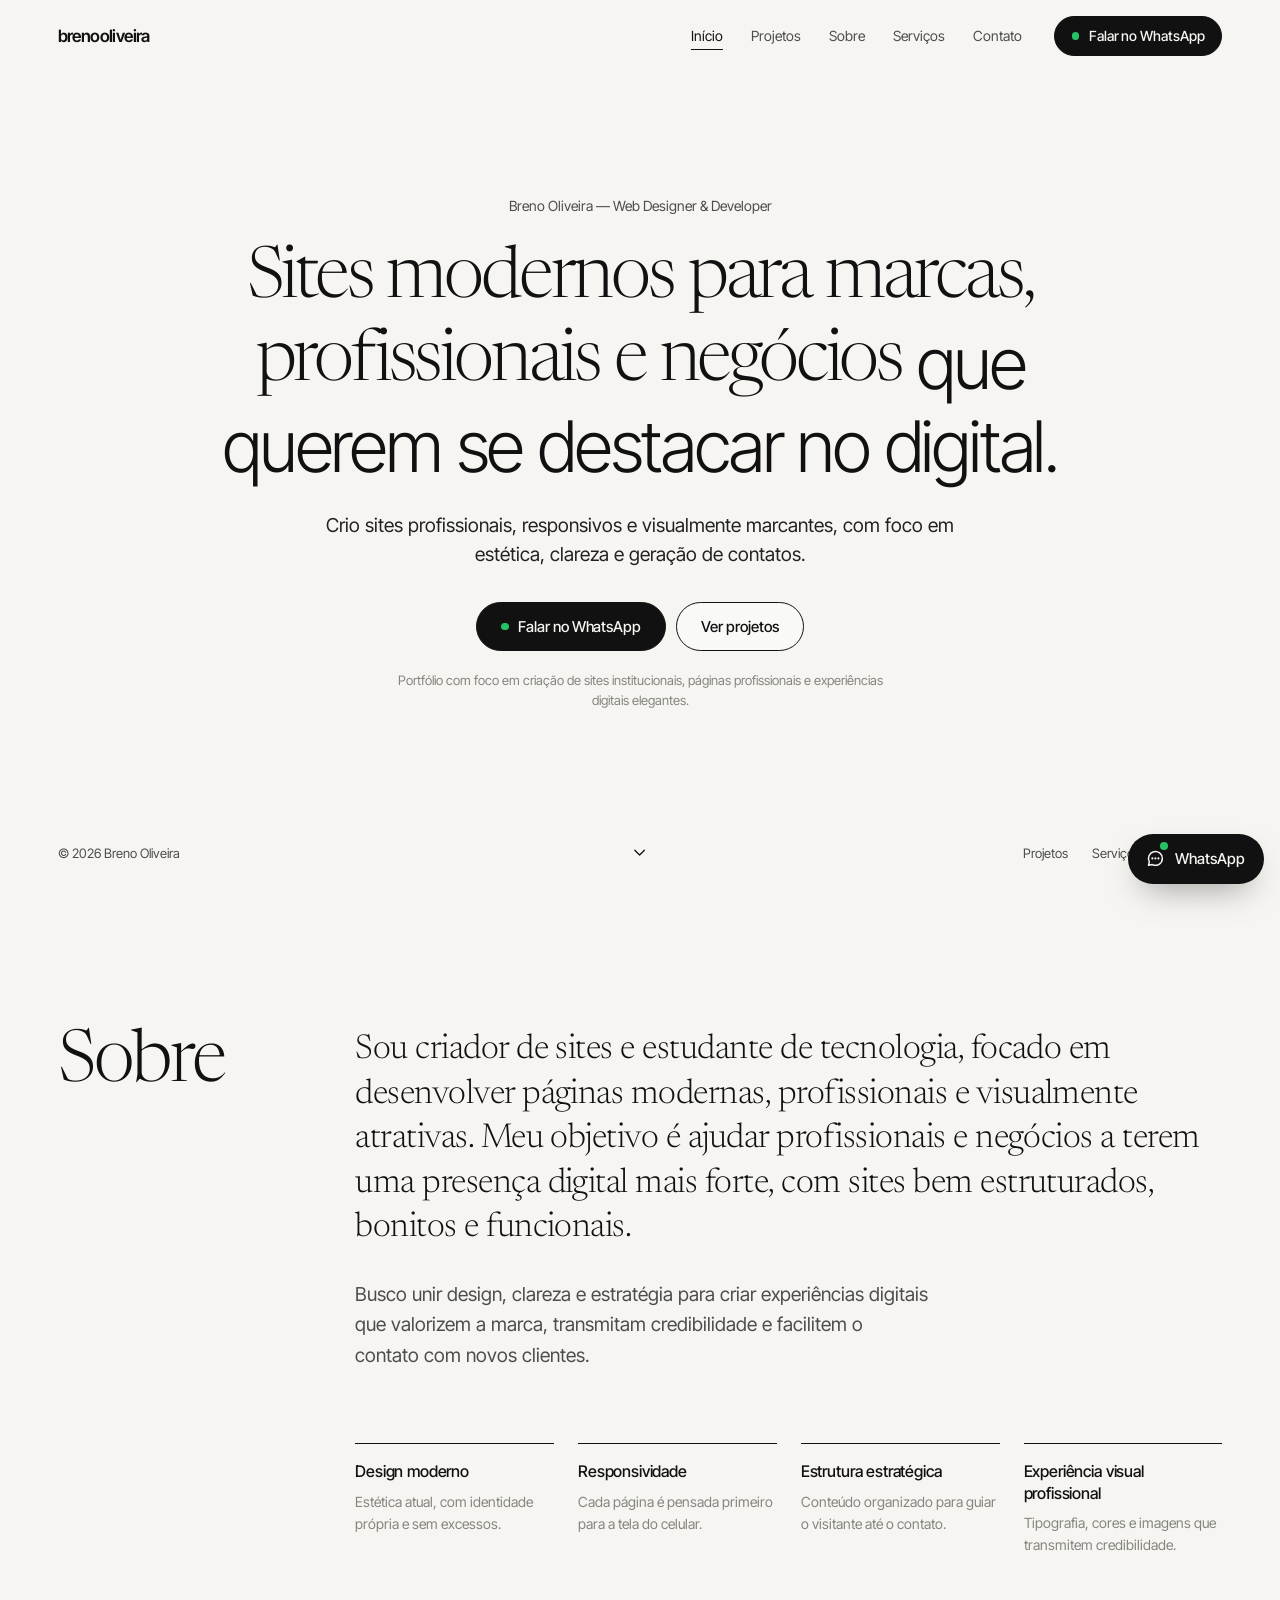
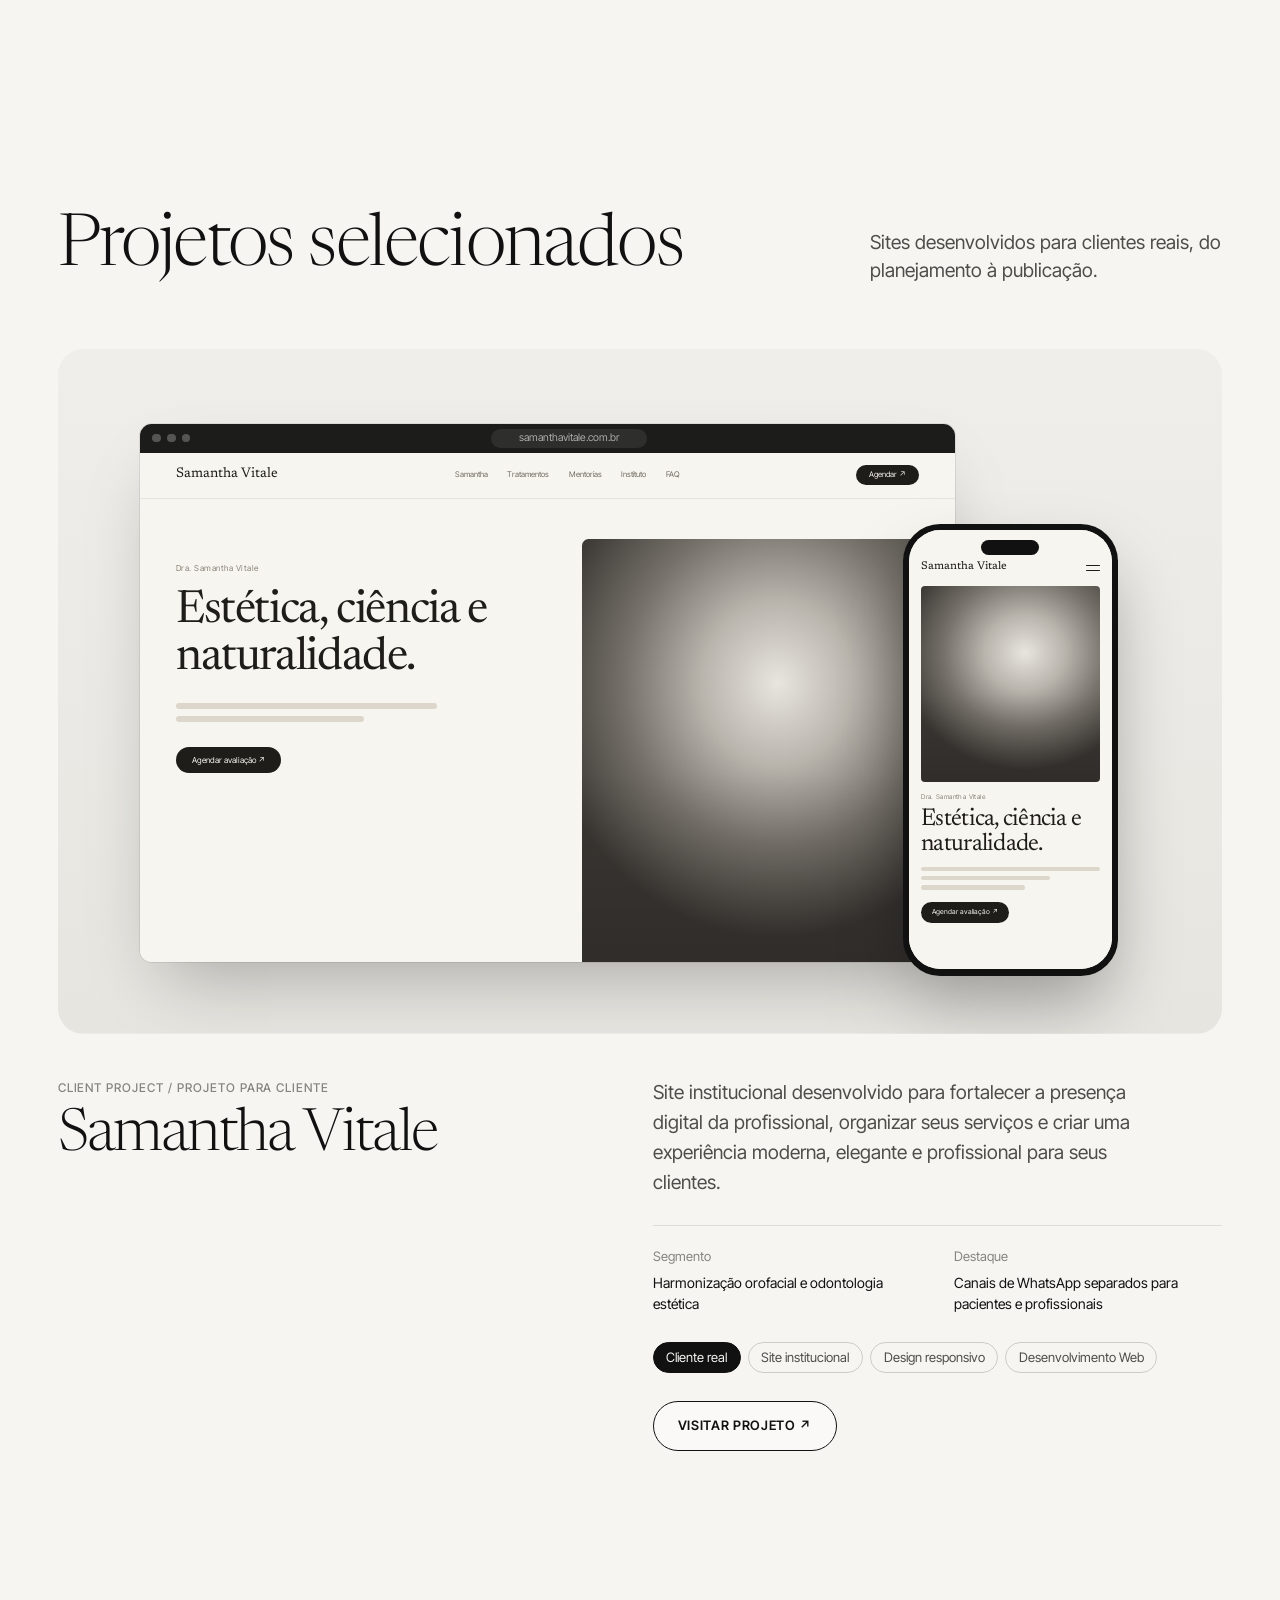
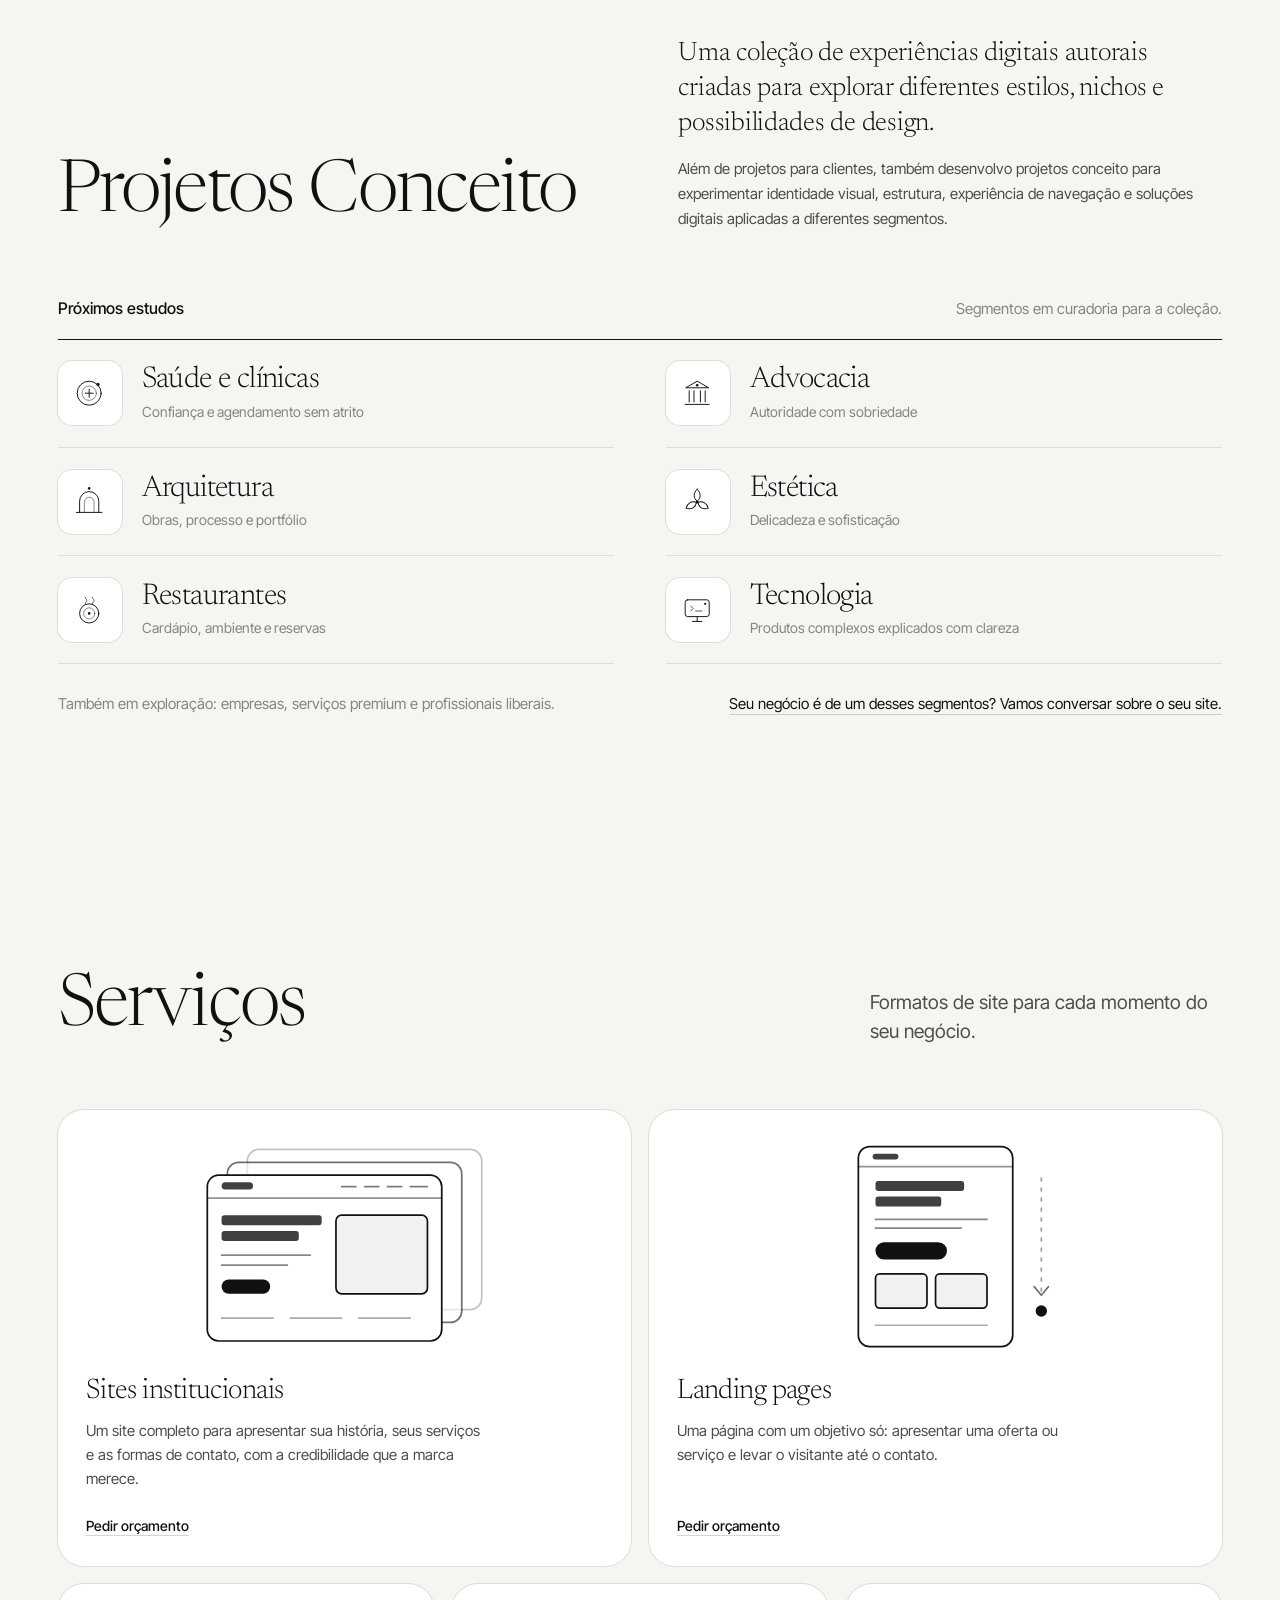
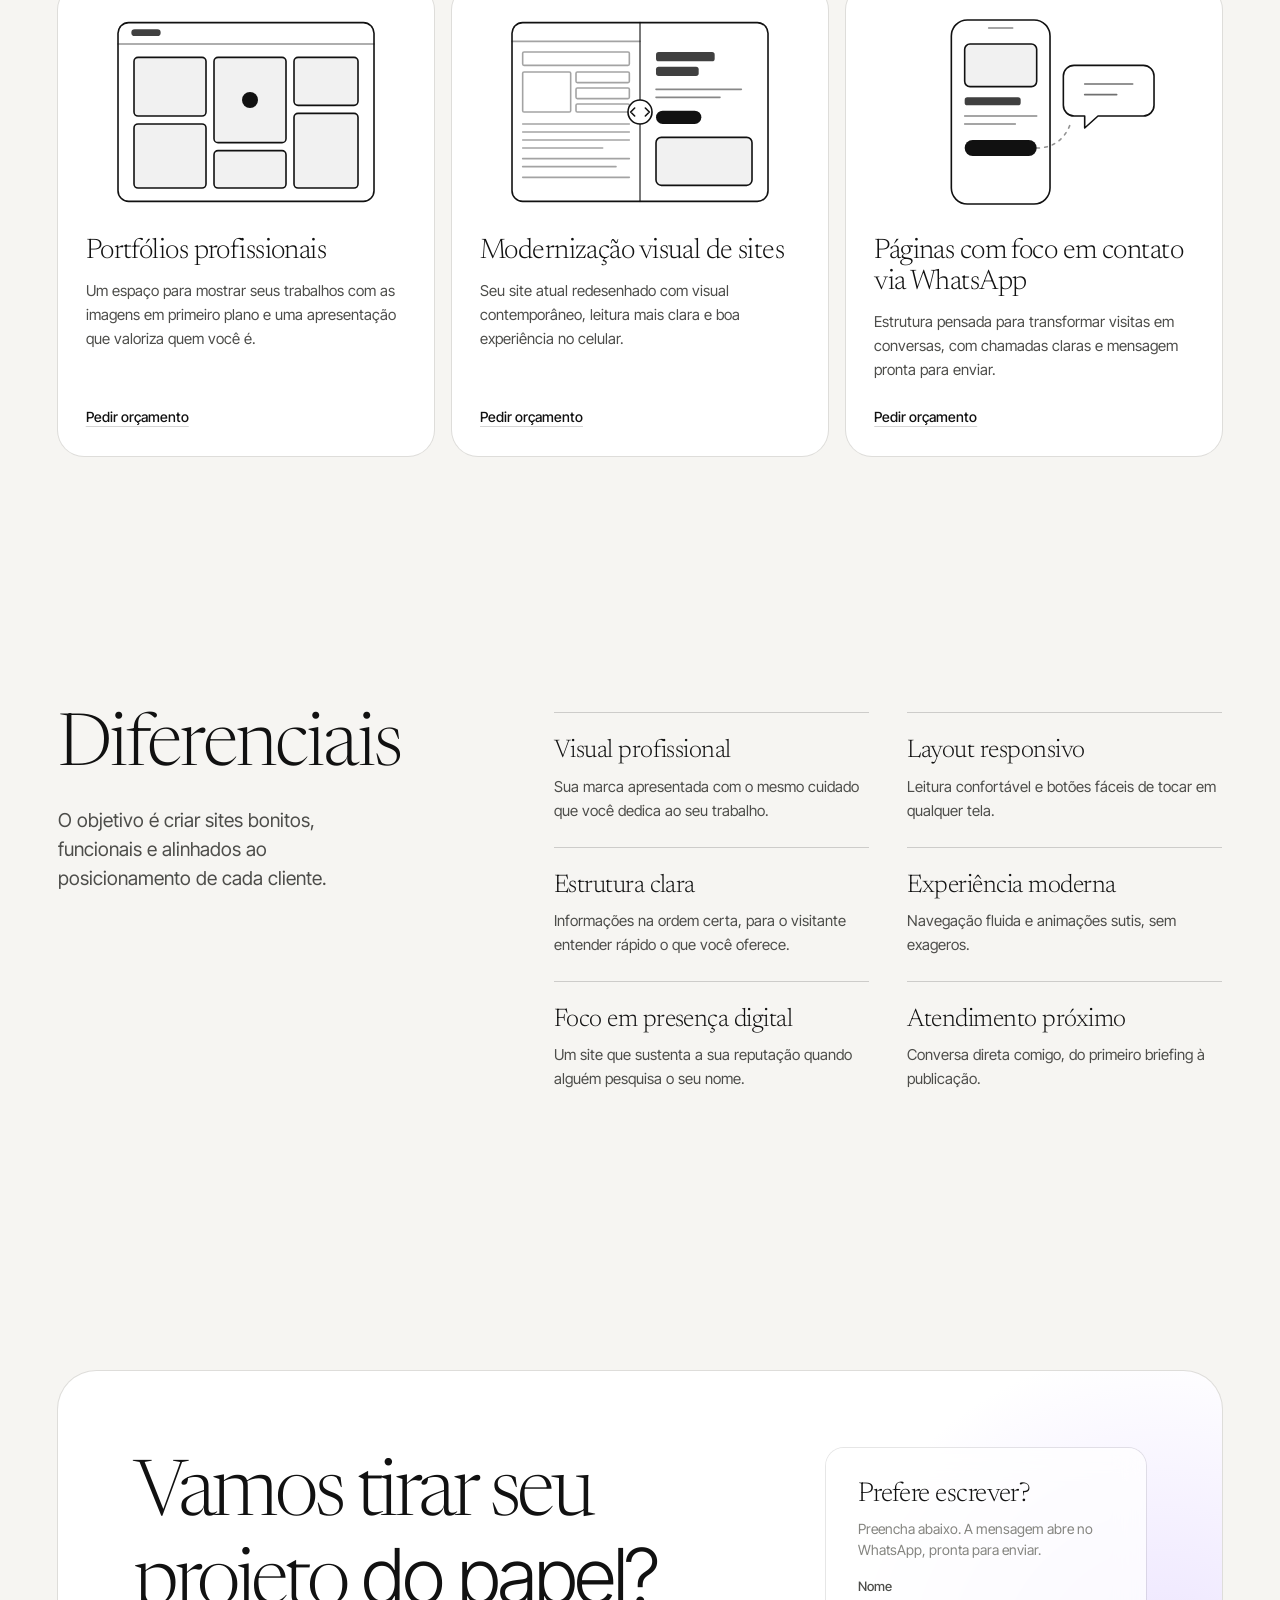
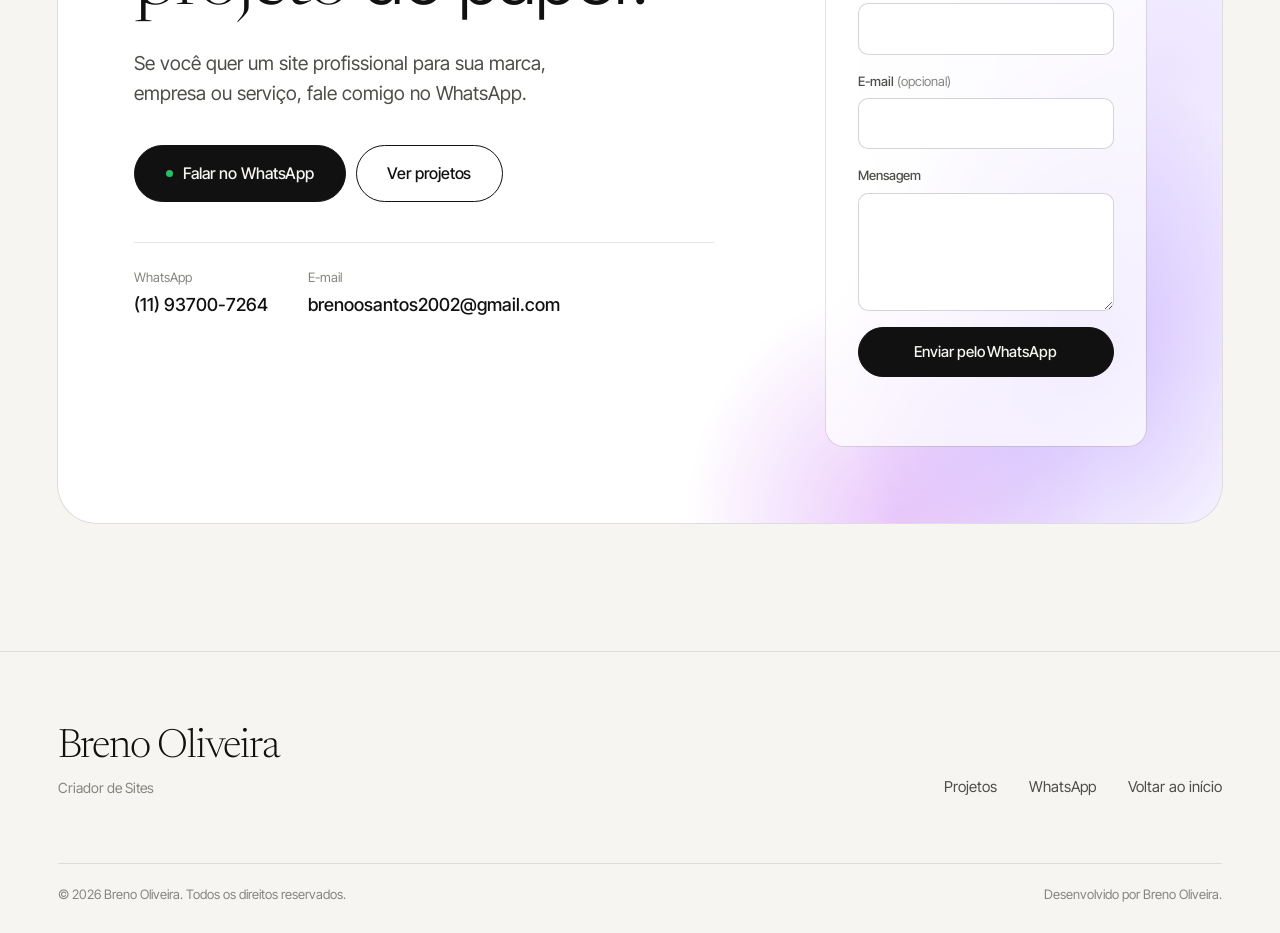
==== commit e6d17d8c: "Novo fundo animado no topo" ====
--- a/index.html
+++ b/index.html
@@ -6,7 +6,7 @@
   <title>Breno Oliveira | Criação de Sites Profissionais</title>
   <meta name="description" content="Portfólio de Breno Oliveira com foco em criação de sites modernos, profissionais e responsivos para empresas, marcas e profissionais.">
   <meta name="author" content="Breno Oliveira">
-  <meta name="theme-color" content="#f6f5f2">
+  <meta name="theme-color" content="#ffffff">
   <meta name="color-scheme" content="light">
   <meta name="format-detection" content="telephone=no">
   <!-- Quando o domínio estiver no ar, descomente e ajuste: -->
@@ -100,8 +100,13 @@
     <!-- ============================== HERO ============================== -->
     <section class="hero" id="inicio" aria-labelledby="hero-title" data-hero>
       <div class="hero__visual" aria-hidden="true">
-        <div class="hero__fallback"></div>
-        <canvas class="hero__canvas" data-hero-canvas></canvas>
+        <video class="hero__video" data-hero-video
+               autoplay muted loop playsinline preload="auto"
+               poster="assets/img/hero-poster.jpg">
+          <source src="assets/video/hero-loop.webm" type="video/webm">
+          <source src="assets/video/hero-loop.mp4" type="video/mp4">
+        </video>
+        <div class="hero__veil"></div>
       </div>
 
       <div class="container hero__inner" data-hero-inner>
@@ -119,7 +124,9 @@
         </div>
 
         <p class="hero__support reveal">Portfólio com foco em criação de sites institucionais, páginas profissionais e experiências digitais elegantes.</p>
-      </div>
+
+      </div>
+
 
       <div class="container hero__bar reveal">
         <p>© <span data-year>2026</span> Breno Oliveira</p>
